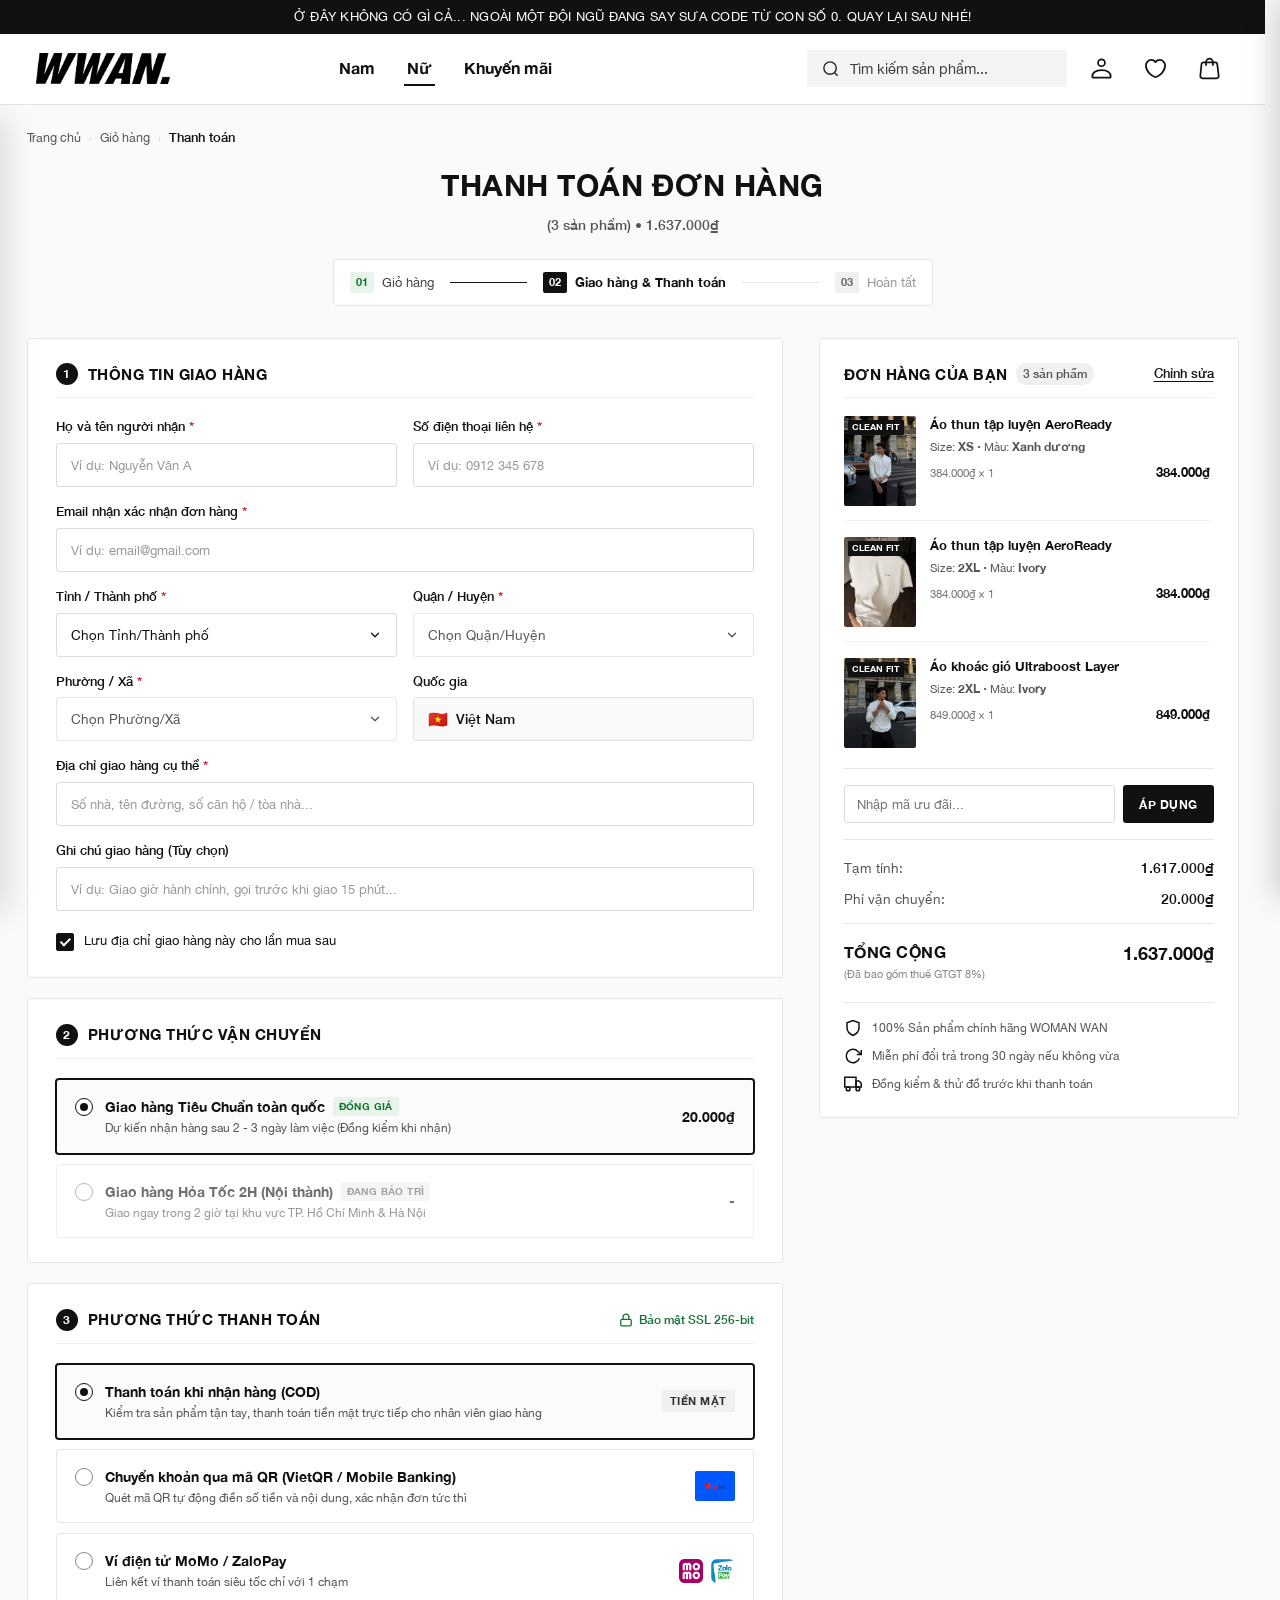
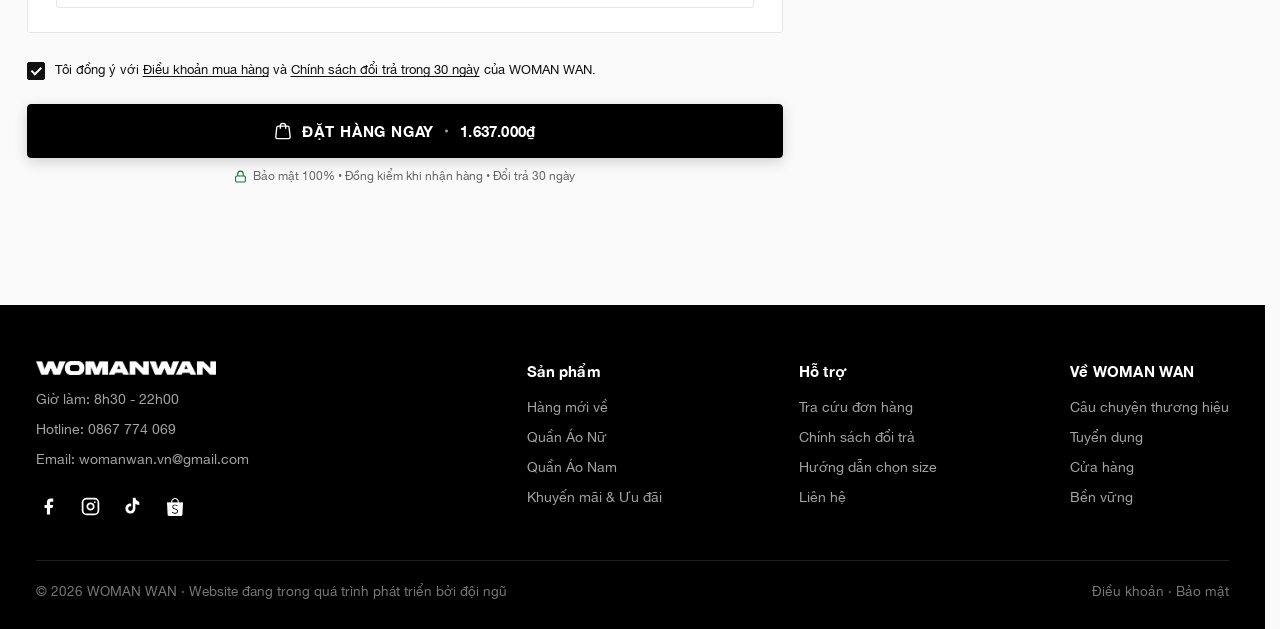
==== checkout/index.html @ 9030b816 "fix 2.1" ====
<!DOCTYPE html>
<html lang="vi">

<head>
  <meta charset="UTF-8">
  <meta name="viewport" content="width=device-width, initial-scale=1.0">
  <title>Thanh toán đơn hàng - WOMAN WAN</title>
  <meta name="description" content="Thanh toán an toàn, nhanh chóng các sản phẩm thời trang Clean Fit tại WOMAN WAN.">
  <link rel="stylesheet" href="../style.css?v=gs_mobile_2">
  <link rel="stylesheet" href="../css/components/page-transition.css?v=gs_mobile_2">
  <link rel="stylesheet" href="checkout.css?v=ww_brand_1">
  <script src="../components/header-widget.js?v=gs_mobile_2" defer></script>
  <script src="../components/footer-widget.js?v=gs_mobile_2" defer></script>
  <script src="../components/page-transition-widget.js?v=gs_mobile_2" defer></script>
</head>

<body class="checkout-page-body">
  <womanwan-header base-path="../"></womanwan-header>
  <womanwan-page-transition base-path="../"></womanwan-page-transition>

  <main class="checkout-page-container">

    <!-- Top Breadcrumb & Clean Header -->
    <div class="checkout-top-bar">
      <nav class="checkout-breadcrumb" aria-label="Đường dẫn">
        <a href="../index.html">Trang chủ</a>
        <span class="sep">›</span>
        <a href="../shop.html">Giỏ hàng</a>
        <span class="sep">›</span>
        <span class="current">Thanh toán</span>
      </nav>

      <div class="checkout-header-main">
        <h1 class="checkout-title">THANH TOÁN ĐƠN HÀNG</h1>
        <p class="checkout-header-summary" id="checkoutHeaderSummary">Đang tải thông tin đơn hàng...</p>
      </div>

      <!-- Checkout Process Indicator (Phong cách Clean Fit WOMAN WAN) -->
      <div class="checkout-stepper">
        <div class="step-item completed">
          <span class="step-num">01</span>
          <span class="step-label">Giỏ hàng</span>
        </div>
        <div class="step-line active"></div>
        <div class="step-item active">
          <span class="step-num">02</span>
          <span class="step-label">Giao hàng & Thanh toán</span>
        </div>
        <div class="step-line"></div>
        <div class="step-item">
          <span class="step-num">03</span>
          <span class="step-label">Hoàn tất</span>
        </div>
      </div>
    </div>

    <!-- Main 2-Column Grid -->
    <div class="checkout-wrapper">

      <!-- ================= LEFT COLUMN: MAIN FORM ================= -->
      <div class="checkout-left">

        <!-- BƯỚC 1: THÔNG TIN GIAO HÀNG -->
        <section class="checkout-card" id="stepShipping">
          <div class="card-header">
            <div class="card-header-left">
              <span class="step-badge">1</span>
              <h2 class="card-title">THÔNG TIN GIAO HÀNG</h2>
            </div>
            <div class="card-header-right">
              <span class="contact-email-tag" id="contactEmailDisplay" style="display: none;"></span>
            </div>
          </div>

          <form id="checkoutShippingForm" class="checkout-form" onsubmit="return false;">

            <!-- Họ tên & Số điện thoại -->
            <div class="form-row">
              <div class="form-group half">
                <label class="form-label" for="shippingFullName">Họ và tên người nhận <span class="req">*</span></label>
                <input type="text" class="form-control" id="shippingFullName" placeholder="Ví dụ: Nguyễn Văn A"
                  required>
              </div>
              <div class="form-group half">
                <label class="form-label" for="shippingPhone">Số điện thoại liên hệ <span class="req">*</span></label>
                <input type="tel" class="form-control" id="shippingPhone" placeholder="Ví dụ: 0912 345 678" required>
              </div>
            </div>

            <!-- Email nhận thông tin -->
            <div class="form-group">
              <label class="form-label" for="shippingEmail">Email nhận xác nhận đơn hàng <span
                  class="req">*</span></label>
              <input type="email" class="form-control" id="shippingEmail" placeholder="Ví dụ: email@gmail.com" required>
            </div>

            <!-- Tỉnh/Thành & Quận/Huyện -->
            <div class="form-row">
              <div class="form-group half">
                <label class="form-label" for="shippingProvince">Tỉnh / Thành phố <span class="req">*</span></label>
                <select class="form-control custom-select" id="shippingProvince" required>
                  <option value="" disabled selected>Chọn Tỉnh/Thành phố</option>
                </select>
              </div>
              <div class="form-group half">
                <label class="form-label" for="shippingDistrict">Quận / Huyện <span class="req">*</span></label>
                <select class="form-control custom-select" id="shippingDistrict" required disabled>
                  <option value="" disabled selected>Chọn Quận/Huyện</option>
                </select>
              </div>
            </div>

            <!-- Phường/Xã & Quốc gia -->
            <div class="form-row">
              <div class="form-group half">
                <label class="form-label" for="shippingWard">Phường / Xã <span class="req">*</span></label>
                <select class="form-control custom-select" id="shippingWard" required disabled>
                  <option value="" disabled selected>Chọn Phường/Xã</option>
                </select>
              </div>
              <div class="form-group half">
                <label class="form-label">Quốc gia</label>
                <div class="static-country-field">
                  <span class="flag-icon">🇻🇳</span>
                  <span class="country-name">Việt Nam</span>
                </div>
              </div>
            </div>

            <!-- Địa chỉ cụ thể -->
            <div class="form-group">
              <label class="form-label" for="shippingAddress">Địa chỉ giao hàng cụ thể <span
                  class="req">*</span></label>
              <input type="text" class="form-control" id="shippingAddress"
                placeholder="Số nhà, tên đường, số căn hộ / tòa nhà..." required>
            </div>

            <!-- Ghi chú cho shipper -->
            <div class="form-group">
              <label class="form-label" for="orderNotes">Ghi chú giao hàng (Tùy chọn)</label>
              <input type="text" class="form-control" id="orderNotes"
                placeholder="Ví dụ: Giao giờ hành chính, gọi trước khi giao 15 phút...">
            </div>

            <!-- Lưu địa chỉ -->
            <div class="checkbox-line">
              <label class="custom-check-wrap">
                <input type="checkbox" id="saveAddressCheck" checked>
                <span class="check-box"></span>
                <span class="check-label">Lưu địa chỉ giao hàng này cho lần mua sau</span>
              </label>
            </div>

          </form>
        </section>


        <!-- BƯỚC 2: PHƯƠNG THỨC VẬN CHUYỂN -->
        <section class="checkout-card" id="stepDelivery">
          <div class="card-header">
            <div class="card-header-left">
              <span class="step-badge">2</span>
              <h2 class="card-title">PHƯƠNG THỨC VẬN CHUYỂN</h2>
            </div>
          </div>

          <div class="shipping-methods-list">
            <!-- Tùy chọn 1: Tiêu chuẩn -->
            <label class="shipping-method-option active" for="shipStandard">
              <div class="option-left">
                <input type="radio" name="shippingMethod" id="shipStandard" value="standard" checked>
                <span class="radio-custom"></span>
                <div class="method-info">
                  <div class="method-title-row">
                    <span class="method-name">Giao hàng Tiêu Chuẩn toàn quốc</span>
                    <span class="badge-pill clean">Đồng giá</span>
                  </div>
                  <p class="method-desc">Dự kiến nhận hàng sau 2 - 3 ngày làm việc (Đồng kiểm khi nhận)</p>
                </div>
              </div>
              <div class="option-price">20.000₫</div>
            </label>

            <!-- Tùy chọn 2: Hỏa tốc -->
            <label class="shipping-method-option" for="shipExpress"
              style="opacity: 0.6; cursor: not-allowed; pointer-events: none;">
              <div class="option-left">
                <input type="radio" name="shippingMethod" id="shipExpress" value="express" disabled>
                <span class="radio-custom"></span>
                <div class="method-info">
                  <div class="method-title-row">
                    <span class="method-name">Giao hàng Hỏa Tốc 2H (Nội thành)</span>
                    <span class="badge-pill" style="background: #f0f0f0; color: #666; border-color: #ddd;">Đang bảo
                      trì</span>
                  </div>
                  <p class="method-desc">Giao ngay trong 2 giờ tại khu vực TP. Hồ Chí Minh & Hà Nội</p>
                </div>
              </div>
              <div class="option-price">-</div>
            </label>
          </div>
        </section>


        <!-- BƯỚC 3: PHƯƠNG THỨC THANH TOÁN -->
        <section class="checkout-card" id="stepPayment">
          <div class="card-header">
            <div class="card-header-left">
              <span class="step-badge">3</span>
              <h2 class="card-title">PHƯƠNG THỨC THANH TOÁN</h2>
            </div>
            <div class="secure-badge">
              <svg width="14" height="14" viewBox="0 0 24 24" fill="none" stroke="currentColor" stroke-width="2.2"
                stroke-linecap="round" stroke-linejoin="round">
                <rect x="3" y="11" width="18" height="11" rx="2" ry="2"></rect>
                <path d="M7 11V7a5 5 0 0 1 10 0v4"></path>
              </svg>
              <span>Bảo mật SSL 256-bit</span>
            </div>
          </div>

          <div class="payment-methods-list">

            <!-- COD -->
            <label class="payment-method-option active" for="payCod">
              <div class="option-header-row">
                <div class="option-left">
                  <input type="radio" name="paymentMethod" id="payCod" value="cod" checked>
                  <span class="radio-custom"></span>
                  <div class="method-info">
                    <span class="method-name">Thanh toán khi nhận hàng (COD)</span>
                    <p class="method-desc">Kiểm tra sản phẩm tận tay, thanh toán tiền mặt trực tiếp cho nhân viên giao
                      hàng</p>
                  </div>
                </div>
                <div class="method-icon-box">
                  <span class="cod-tag">TIỀN MẶT</span>
                </div>
              </div>
            </label>

            <!-- Chuyển khoản VietQR -->
            <label class="payment-method-option" for="payQr">
              <div class="option-header-row">
                <div class="option-left">
                  <input type="radio" name="paymentMethod" id="payQr" value="vietqr">
                  <span class="radio-custom"></span>
                  <div class="method-info">
                    <span class="method-name">Chuyển khoản qua mã QR (VietQR / Mobile Banking)</span>
                    <p class="method-desc">Quét mã QR tự động điền số tiền và nội dung, xác nhận đơn tức thì</p>
                  </div>
                </div>
                <div class="method-icon-box qr-badge" style="display: flex; align-items: center;">
                  <img src="../assets/bank/icon_vietqr.webp" alt="VietQR" style="height: 24px; width: auto; border-radius: 4px; object-fit: contain;">
                </div>
              </div>
            </label>

            <!-- Ví MoMo / ZaloPay -->
            <label class="payment-method-option" for="payEwallet">
              <div class="option-header-row">
                <div class="option-left">
                  <input type="radio" name="paymentMethod" id="payEwallet" value="ewallet">
                  <span class="radio-custom"></span>
                  <div class="method-info">
                    <span class="method-name">Ví điện tử MoMo / ZaloPay</span>
                    <p class="method-desc">Liên kết ví thanh toán siêu tốc chỉ với 1 chạm</p>
                  </div>
                </div>
                <div class="method-icon-box ewallet-badges" style="display: flex; gap: 8px; align-items: center;">
                  <img src="../assets/bank/icon_momo.png" alt="MoMo"
                    style="height: 24px; width: auto; border-radius: 4px; object-fit: contain;">
                  <img src="../assets/bank/icon_zalo.png" alt="ZaloPay"
                    style="height: 24px; width: auto; border-radius: 4px; object-fit: contain;">
                </div>
              </div>
            </label>

          </div>
        </section>


        <!-- BƯỚC 4: HÓA ĐƠN GTGT (VAT) -->
        <!-- <section class="checkout-card vat-card-section">
          <div class="checkbox-line vat-toggle-line">
            <label class="custom-check-wrap" style="opacity: 0.6; cursor: not-allowed; pointer-events: none;">
              <input type="checkbox" id="vatInvoiceCheck" disabled>
              <span class="check-box"></span>
              <span class="check-label font-bold">Yêu cầu xuất hóa đơn điện tử GTGT (VAT) cho doanh nghiệp / cá
                nhân <span class="badge-pill" style="background: #f0f0f0; color: #666; border-color: #ddd; margin-left: 8px; font-weight: 500;">Đang bảo trì</span></span>
            </label>
          </div>

          <div class="vat-expand-form hidden" id="vatExpandForm">
            <div class="vat-alert-info">
              <svg width="16" height="16" viewBox="0 0 24 24" fill="none" stroke="currentColor" stroke-width="2">
                <circle cx="12" cy="12" r="10"></circle>
                <line x1="12" y1="16" x2="12" y2="12"></line>
                <line x1="12" y1="8" x2="12.01" y2="8"></line>
              </svg>
              <span>Hóa đơn điện tử hợp lệ sẽ được gửi tự động qua email sau khi đơn hàng giao thành công.</span>
            </div>

            <div class="form-row">
              <div class="form-group half">
                <label class="form-label">Loại đối tượng xuất</label>
                <select class="form-control custom-select" id="vatCustomerType">
                  <option value="company">Công ty / Doanh nghiệp</option>
                  <option value="personal">Cá nhân</option>
                </select>
              </div>
              <div class="form-group half">
                <label class="form-label">Mã số thuế <span class="req">*</span></label>
                <input type="text" class="form-control" id="vatTaxCode" placeholder="Ví dụ: 0312345678">
              </div>
            </div>

            <div class="form-group">
              <label class="form-label">Tên đầy đủ công ty / đơn vị <span class="req">*</span></label>
              <input type="text" class="form-control" id="vatCompanyName" placeholder="Công ty TNHH / Cổ phần...">
            </div>

            <div class="form-group">
              <label class="form-label">Địa chỉ trụ sở theo đăng ký kinh doanh</label>
              <input type="text" class="form-control" id="vatCompanyAddress"
                placeholder="Địa chỉ ghi trên giấy phép ĐKKD...">
            </div>
          </div>
        </section> -->


        <!-- ĐIỀU KHOẢN & NÚT HOÀN TẤT ĐẶT HÀNG -->
        <div class="checkout-footer-action">
          <div class="checkbox-line terms-line">
            <label class="custom-check-wrap">
              <input type="checkbox" id="termsAgreementCheck" checked required>
              <span class="check-box"></span>
              <span class="check-label">Tôi đồng ý với <a href="#" target="_blank" class="terms-link">Điều khoản mua
                  hàng</a> và <a href="#" target="_blank" class="terms-link">Chính sách đổi trả trong 30 ngày</a> của
                WOMAN WAN.</span>
            </label>
          </div>

          <div class="submit-button-container">
            <button type="button" class="btn-submit-order" id="btnSubmitOrder" aria-label="Đặt hàng ngay">
              <svg class="btn-icon" width="18" height="18" viewBox="0 0 24 24" fill="none" stroke="currentColor"
                stroke-width="1.8" stroke-linecap="round" stroke-linejoin="round">
                <path
                  d="M15.5999 8.3998V5.39981C15.5999 3.41158 13.9881 1.7998 11.9999 1.7998C10.0117 1.7998 8.3999 3.41158 8.3999 5.3998V8.3998M4.72717 22.1998H19.2726C20.5579 22.1998 21.5999 21.1772 21.5999 19.9158L20.109 7.79977C20.109 6.53835 19.067 5.51576 17.7817 5.51576H5.92717C4.64186 5.51576 3.5999 6.53835 3.5999 7.79977L2.3999 19.9158C2.3999 21.1772 3.44186 22.1998 4.72717 22.1998Z">
                </path>
              </svg>
              <span>ĐẶT HÀNG NGAY</span>
              <span class="btn-dot">•</span>
              <span class="btn-total-val" id="btnOrderTotal">1.617.000₫</span>
            </button>
            <p class="btn-guarantee-hint">
              <svg width="13" height="13" viewBox="0 0 24 24" fill="none" stroke="currentColor" stroke-width="2">
                <rect x="3" y="11" width="18" height="11" rx="2" ry="2"></rect>
                <path d="M7 11V7a5 5 0 0 1 10 0v4"></path>
              </svg>
              <span>Bảo mật 100% • Đồng kiểm khi nhận hàng • Đổi trả 30 ngày</span>
            </p>
          </div>
        </div>

      </div>

      <!-- ================= RIGHT COLUMN: ORDER SUMMARY ================= -->
      <aside class="checkout-right">
        <div class="summary-card-sticky">

          <!-- Summary Header -->
          <div class="summary-top">
            <div class="summary-title-wrap">
              <h2 class="summary-heading">ĐƠN HÀNG CỦA BẠN</h2>
              <span class="summary-items-badge" id="summaryItemsBadge">3 sản phẩm</span>
            </div>
            <a href="../shop.html" class="summary-edit-btn" title="Chỉnh sửa giỏ hàng">Chỉnh sửa</a>
          </div>

          <!-- Product Items List -->
          <div class="summary-items-scroll" id="checkoutItemsList">
            <!-- Populated dynamically by checkout.js -->
          </div>

          <!-- Voucher Promo Code -->
          <div class="summary-promo-box">
            <div class="promo-input-group">
              <input type="text" class="promo-input" id="promoInput" placeholder="Nhập mã ưu đãi..." autocomplete="off">
              <button type="button" class="promo-apply-btn" id="promoApplyBtn">Áp dụng</button>
            </div>
            <!-- Quick Voucher Chips gợi ý phong cách WOMAN WAN -->
            <div class="promo-suggestions" style="display: none;">
            </div>
            <div class="promo-feedback-msg" id="promoFeedbackMsg"></div>
          </div>

          <!-- Price Calculation Lines -->
          <div class="summary-financials">
            <div class="fin-row">
              <span class="fin-label">Tạm tính:</span>
              <span class="fin-val" id="summarySubtotal">1.617.000₫</span>
            </div>
            <div class="fin-row">
              <span class="fin-label">Phí vận chuyển:</span>
              <span class="fin-val" id="summaryShippingFee">Miễn phí</span>
            </div>
            <div class="fin-row discount-row hidden" id="summaryDiscountRow">
              <span class="fin-label">Mã giảm giá (<span id="discountCodeName">WOMANWAN</span>):</span>
              <span class="fin-val discount-val" id="summaryDiscountVal">-161.700₫</span>
            </div>
            <div class="fin-divider"></div>
            <div class="fin-row total-row">
              <div class="total-col">
                <span class="fin-total-label">TỔNG CỘNG</span>
                <span class="fin-tax-note">(Đã bao gồm thuế GTGT 8%)</span>
              </div>
              <span class="fin-total-val" id="summaryTotal">1.617.000₫</span>
            </div>
          </div>

          <!-- Brand Commitments / Trust Box (WOMAN WAN Clean Fit Style) -->
          <div class="brand-commitments-box">
            <div class="commitment-item">
              <svg width="18" height="18" viewBox="0 0 24 24" fill="none" stroke="currentColor" stroke-width="2">
                <path d="M12 22s8-4 8-10V5l-8-3-8 3v7c0 6 8 10 8 10z"></path>
              </svg>
              <span>100% Sản phẩm chính hãng WOMAN WAN</span>
            </div>
            <div class="commitment-item">
              <svg width="18" height="18" viewBox="0 0 24 24" fill="none" stroke="currentColor" stroke-width="2">
                <polyline points="23 4 23 10 17 10"></polyline>
                <path d="M20.49 15a9 9 0 1 1-2.12-9.36L23 10"></path>
              </svg>
              <span>Miễn phí đổi trả trong 30 ngày nếu không vừa</span>
            </div>
            <div class="commitment-item">
              <svg width="18" height="18" viewBox="0 0 24 24" fill="none" stroke="currentColor" stroke-width="2">
                <rect x="1" y="3" width="15" height="13"></rect>
                <polygon points="16 8 20 8 23 11 23 16 16 16 16 8"></polygon>
                <circle cx="5.5" cy="18.5" r="2.5"></circle>
                <circle cx="18.5" cy="18.5" r="2.5"></circle>
              </svg>
              <span>Đồng kiểm & thử đồ trước khi thanh toán</span>
            </div>
          </div>

        </div>
      </aside>

    </div>
  </main>

  <!-- ================= SUCCESS CONFIRMATION MODAL ================= -->
  <div class="order-success-modal-backdrop" id="orderSuccessModal" aria-hidden="true">
    <div class="order-success-dialog">
      <div class="success-icon-circle">
        <svg width="36" height="36" viewBox="0 0 24 24" fill="none" stroke="#ffffff" stroke-width="2.6"
          stroke-linecap="round" stroke-linejoin="round">
          <polyline points="20 6 9 17 4 12"></polyline>
        </svg>
      </div>
      <h3 class="success-dialog-title">ĐẶT HÀNG THÀNH CÔNG!</h3>
      <p class="success-dialog-subtitle">Cảm ơn bạn đã lựa chọn phong cách Clean Fit của WOMAN WAN.</p>

      <div class="order-info-card">
        <div class="order-info-line">
          <span>Mã đơn hàng:</span>
          <strong id="modalOrderCode">WW-928471</strong>
        </div>
        <div class="order-info-line">
          <span>Người nhận:</span>
          <strong id="modalCustomerName">Lê Minh Mạnh</strong>
        </div>
        <div class="order-info-line">
          <span>Tổng thanh toán:</span>
          <strong class="highlight-total" id="modalFinalTotal">1.617.000₫</strong>
        </div>
        <div class="order-info-line">
          <span>Phương thức:</span>
          <strong id="modalPaymentMethod">Thanh toán khi nhận hàng (COD)</strong>
        </div>
      </div>

      <p class="order-confirm-hint">Thông báo xác nhận chi tiết đã được gửi tới email của bạn. Chuyên viên chăm sóc
        khách hàng WOMAN WAN sẽ sớm liên hệ xác nhận lộ trình giao hàng.</p>

      <div class="modal-actions">
        <a href="../shop.html" class="btn-continue-shopping">Tiếp tục khám phá</a>
        <a href="../index.html" class="btn-home-return">Về trang chủ</a>
      </div>
    </div>
  </div>

  <womanwan-footer base-path="../"></womanwan-footer>

  <script src="checkout.js?v=ww_brand_1"></script>
</body>

</html>
---- style.css ----
@import url("css/components/site-intro.css");

/* ===== Typography: Helvetica Neue Local Web Fonts ===== */
@font-face {
  font-family: "Helvetica Neue";
  src: local("Helvetica Neue Light"), local("HelveticaNeue-Light"), url("assets/fonts/HelveticaNeue-Light.ttf") format("truetype");
  font-weight: 300;
  font-style: normal;
  font-display: swap;
}

@font-face {
  font-family: "Helvetica Neue";
  src: local("Helvetica Neue"), local("HelveticaNeue"), url("assets/fonts/HelveticaNeue-Regular.ttf") format("truetype");
  font-weight: 400;
  font-style: normal;
  font-display: swap;
}

@font-face {
  font-family: "Helvetica Neue";
  src: local("Helvetica Neue Italic"), local("HelveticaNeue-Italic"), url("assets/fonts/HelveticaNeue-Italic.ttf") format("truetype");
  font-weight: 400;
  font-style: italic;
  font-display: swap;
}

@font-face {
  font-family: "Helvetica Neue";
  src: local("Helvetica Neue Medium"), local("HelveticaNeue-Medium"), url("assets/fonts/HelveticaNeue-Medium.ttf") format("truetype");
  font-weight: 500;
  font-style: normal;
  font-display: swap;
}

@font-face {
  font-family: "Helvetica Neue";
  src: local("Helvetica Neue Medium"), local("HelveticaNeue-Medium"), url("assets/fonts/HelveticaNeue-Medium.ttf") format("truetype");
  font-weight: 600;
  font-style: normal;
  font-display: swap;
}

@font-face {
  font-family: "Helvetica Neue";
  src: local("Helvetica Neue Bold"), local("HelveticaNeue-Bold"), url("assets/fonts/HelveticaNeue-Bold.ttf") format("truetype");
  font-weight: 700;
  font-style: normal;
  font-display: swap;
}

@font-face {
  font-family: "Helvetica Neue";
  src: local("Helvetica Neue Bold"), local("HelveticaNeue-Bold"), url("assets/fonts/HelveticaNeue-Bold.ttf") format("truetype");
  font-weight: 800;
  font-style: normal;
  font-display: swap;
}

@font-face {
  font-family: "Helvetica Neue";
  src: local("Helvetica Neue Bold"), local("HelveticaNeue-Bold"), url("assets/fonts/HelveticaNeue-Bold.ttf") format("truetype");
  font-weight: 900;
  font-style: normal;
  font-display: swap;
}

@font-face {
  font-family: "Helvetica Neue";
  src: local("Helvetica Neue Bold Italic"), local("HelveticaNeue-BoldItalic"), url("assets/fonts/HelveticaNeue-BoldItalic.ttf") format("truetype");
  font-weight: 700;
  font-style: italic;
  font-display: swap;
}

:root {
  --ink: #111111;
  --ink-soft: #4d4d4d;
  --line: #e2e2e2;
  --bg: #ffffff;
  --panel: #f6f6f6;
  --accent: #0057ff;
  --accent-red: #e2231a;
  --radius: 2px;
  --header-bottom: 84px;

  /* Responsive Container & Adaptive Side Gutters (Đồng bộ tỉ lệ chuẩn Image 1 trên mọi màn hình Laptop, Full HD, 2K, 4K) */
  --container-max-width: 100%;
  --container-gutter: clamp(20px, 2.8vw, 64px);
  --container-side-offset: var(--container-gutter);
}

* {
  box-sizing: border-box;
  margin: 0;
  padding: 0;
}

html {
  scrollbar-gutter: stable;
}

body {
  font-family: "Helvetica Neue", Arial, sans-serif;
  font-size: 15px;
  line-height: 1.5;
  color: var(--ink);
  background: var(--bg);
  -webkit-font-smoothing: antialiased;
}

a {
  color: inherit;
  text-decoration: none;
}

img,
svg {
  display: block;
}

ul {
  list-style: none;
}

button {
  font-family: inherit;
  cursor: pointer;
  border: none;
  background: none;
  color: inherit;
  border-radius: 0;
}

/* ===== Top utility bar ===== */
.util-bar {
  background: #111;
  color: #fff;
  font-size: 13px;
  display: flex;
  justify-content: center;
  align-items: center;
  padding: 7px 16px;
  letter-spacing: .02em;
  position: relative;
  z-index: 1005;
}

/* ===== Header ===== */
header.main {
  display: flex;
  align-items: center;
  padding: 15px var(--container-side-offset);
  border-bottom: 1px solid var(--line);
  position: sticky;
  top: 0;
  background: #ffffff;
  z-index: 1005;
}

.header-mobile-left {
  display: none;
}

.mobile-search-dropdown {
  display: none;
}

.logo {
  width: 270px;
  flex-shrink: 0;
  display: flex;
  align-items: center;
  text-decoration: none;
  color: inherit;
}

.logo img {
  height: 32px;
  width: auto;
  object-fit: contain;
  display: block;
}

nav.primary {
  display: flex;
  align-items: center;
  padding-left: 30px;
  font-size: 15.5px;
  font-weight: 650;
  flex: 1;
}

nav.primary ul {
  display: flex;
  gap: 28px;
  margin: 0;
  padding: 0;
  list-style: none;
}

nav.primary a {
  display: inline-block;
  padding: 6px 3px;
  color: inherit;
  text-decoration: none;
  transition: color 0.15s ease;
}

nav.primary a:hover {
  color: var(--muted);
}

nav.primary li.active a {
  color: var(--ink);
  border-bottom: 2px solid var(--ink);
  padding-bottom: 4px;
}

.header-actions {
  display: flex;
  align-items: center;
  gap: 14px;
  margin-left: auto;
}

.action-icon {
  width: 23px;
  height: 23px;
  object-fit: contain;
  display: block;
}

.search-box {
  display: flex;
  align-items: center;
  gap: 10px;
  border-radius: 0px;
  padding: 9px 14px;
  min-width: 260px;
  background: #f4f4f4;
  transition: background .2s, border-color .2s;
}

.search-box:focus-within {
  background: #ffffff;
  border-color: #000000;
}

.search-box .search-icon {
  width: 19px;
  height: 19px;
  opacity: 0.9;
  flex-shrink: 0;
}

.search-input {
  border: none;
  outline: none;
  background: transparent;
  font-family: inherit;
  font-size: 14.5px;
  color: var(--ink);
  width: 100%;
  padding: 0;
}

.search-input::placeholder {
  color: #111111;
  opacity: 0.8;
}

.icon-btn {
  position: relative;
  display: flex;
  align-items: center;
  justify-content: center;
  width: 40px;
  height: 40px;
  border-radius: 50%;
  color: var(--ink);
  cursor: pointer;
  transition: background .15s, transform .15s;
}

.icon-btn:hover {
  background: #f2f2f2;
}

.icon-btn:active {
  transform: scale(0.95);
}

.badge-count {
  position: absolute;
  top: 2px;
  right: 2px;
  background: var(--accent-red);
  color: #fff;
  font-size: 11px;
  font-weight: 700;
  border-radius: 50%;
  width: 17px;
  height: 17px;
  display: flex;
  align-items: center;
  justify-content: center;
  line-height: 1;
  pointer-events: none;
  transform-origin: center center;
  transition: transform 0.2s cubic-bezier(0.175, 0.885, 0.32, 1.275);
}

@keyframes badgePop {
  0% {
    transform: scale(1);
  }

  45% {
    transform: scale(1.4);
  }

  100% {
    transform: scale(1);
  }
}

.badge-count.badge-pop {
  animation: badgePop 0.35s cubic-bezier(0.175, 0.885, 0.32, 1.275);
}

/* ===== Sub category nav ===== */
.subnav {
  display: flex;
  gap: 24px;
  padding: 13px var(--container-side-offset);
  border-bottom: 1px solid var(--line);
  font-size: 14px;
  color: var(--ink-soft);
  overflow-x: auto;
  white-space: nowrap;
}

.subnav a:hover {
  color: var(--ink);
}

.subnav a.active {
  color: var(--ink);
  font-weight: 700;
}

/* ===== Breadcrumb + Title (Hidden / Moved inside products header) ===== */
.page-head,
.breadcrumb {
  display: none !important;
}

/* ===== Layout ===== */
.layout {
  display: flex;
  gap: 0;
  padding: 12px var(--container-side-offset) 60px;
  align-items: flex-start;
}

/* ==========================================================================
   ENHANCED MODERN LUXURY ATHLETIC FILTER SIDEBAR
   ========================================================================== */
.filters {
  width: 280px;
  flex-shrink: 0;
  padding: 0 24px 32px 0;
  position: sticky;
  top: 64px;
  max-height: calc(100vh - 74px);
  overflow-y: auto;
  scrollbar-width: thin;
}

.filters::-webkit-scrollbar {
  width: 4px;
}

.filters::-webkit-scrollbar-thumb {
  background: #e2e2e2;
  border-radius: 4px;
}

.filters-top-title {
  margin-bottom: 10px;
}

.filters-top-title .page-title,
.page-title {
  font-size: 22px;
  font-weight: 900;
  letter-spacing: -0.4px;
  color: #111111;
  margin: 0;
  text-transform: uppercase;
  line-height: 1.15;
}

.filters-header-row {
  display: flex;
  align-items: center;
  justify-content: space-between;
  padding-bottom: 10px;
  border-bottom: 1px solid #111111;
  margin-bottom: 4px;
  min-height: 38px;
  box-sizing: border-box;
}

.filters-title-wrap {
  display: flex;
  align-items: center;
  gap: 8px;
}

.filters-title-wrap svg {
  color: #111111;
  width: 17px;
  height: 17px;
  flex-shrink: 0;
}

.filters-title-wrap h3 {
  font-size: 16px;
  font-weight: 800;
  letter-spacing: 0.5px;
  text-transform: uppercase;
  color: #111111;
  margin: 0;
}

.clear-filters-link {
  font-size: 12px;
  font-weight: 600;
  color: #888888;
  text-decoration: none;
  transition: all 0.2s ease;
  cursor: pointer;
}

.clear-filters-link:hover {
  color: #e2231a;
  text-decoration: underline;
}

.filter-group {
  border-bottom: 1px solid #eaeaea;
  padding: 15px 0;
  transition: border-color 0.2s ease;
}

.filter-group:last-of-type {
  border-bottom: 1px solid #eaeaea;
}

.filter-group summary {
  font-size: 13.5px;
  font-weight: 700;
  text-transform: uppercase;
  letter-spacing: 0.5px;
  color: #111111;
  cursor: pointer;
  display: flex;
  justify-content: space-between;
  align-items: center;
  list-style: none;
  user-select: none;
  transition: color 0.15s ease;
}

.filter-group summary::-webkit-details-marker {
  display: none;
}

.filter-group summary::marker {
  display: none;
}

.filter-group summary .filter-chevron {
  width: 13px;
  height: 13px;
  color: #777777;
  transition: transform 0.25s cubic-bezier(0.16, 1, 0.3, 1), color 0.2s ease;
  flex-shrink: 0;
}

.filter-group:hover summary .filter-chevron {
  color: #111111;
}

.filter-group[open] summary .filter-chevron {
  transform: rotate(180deg);
}

.filter-options {
  margin-top: 13px;
  display: flex;
  flex-direction: column;
  gap: 8px;
}

/* Custom Styled Checkboxes & Count Badges */
.filter-checkbox-item {
  display: flex;
  align-items: center;
  justify-content: space-between;
  gap: 10px;
  font-size: 13px;
  color: #4a4a4a;
  cursor: pointer;
  padding: 4px 0;
  user-select: none;
  transition: color 0.15s ease, transform 0.15s ease;
}

.filter-checkbox-item:hover {
  color: #111111;
  transform: translateX(2px);
}

.filter-checkbox-left {
  display: flex;
  align-items: center;
  gap: 10px;
  flex: 1;
}

.filter-checkbox-item input[type="checkbox"] {
  position: absolute;
  opacity: 0;
  width: 0;
  height: 0;
  pointer-events: none;
}

.custom-checkbox {
  width: 17px;
  height: 17px;
  min-width: 17px;
  border: 1.5px solid #cccccc;
  border-radius: 3px;
  background: #ffffff;
  display: flex;
  align-items: center;
  justify-content: center;
  transition: all 0.18s cubic-bezier(0.16, 1, 0.3, 1);
  box-sizing: border-box;
}

.custom-checkbox svg {
  width: 11px;
  height: 11px;
  color: #ffffff;
  opacity: 0;
  transform: scale(0.6);
  transition: all 0.18s cubic-bezier(0.16, 1, 0.3, 1);
}

.filter-checkbox-item input[type="checkbox"]:checked~.custom-checkbox,
.filter-checkbox-item input[type="checkbox"]:checked+.custom-checkbox,
.filter-checkbox-left input[type="checkbox"]:checked~.custom-checkbox {
  background: #111111;
  border-color: #111111;
}

.filter-checkbox-item input[type="checkbox"]:checked~.custom-checkbox svg,
.filter-checkbox-item input[type="checkbox"]:checked+.custom-checkbox svg,
.filter-checkbox-left input[type="checkbox"]:checked~.custom-checkbox svg {
  opacity: 1;
  transform: scale(1);
}

.filter-checkbox-item:hover .custom-checkbox {
  border-color: #111111;
}

.filter-label-text {
  font-weight: 500;
  line-height: 1.35;
}

.filter-checkbox-item input[type="checkbox"]:checked~.filter-label-text,
.filter-checkbox-left input[type="checkbox"]:checked~.filter-label-text {
  font-weight: 700;
  color: #111111;
}

.filter-count {
  font-size: 11px;
  font-weight: 600;
  color: #888888;
  background: #f4f4f4;
  padding: 2px 7px;
  border-radius: 10px;
  letter-spacing: 0.2px;
}

/* Color Swatches Grid */
.swatches {
  display: flex;
  flex-wrap: wrap;
  gap: 10px;
  margin-top: 13px;
}

.swatch {
  width: 30px;
  height: 30px;
  border-radius: 50%;
  border: 1.5px solid rgba(0, 0, 0, 0.08);
  cursor: pointer;
  position: relative;
  transition: all 0.2s cubic-bezier(0.16, 1, 0.3, 1);
  box-sizing: border-box;
}

.swatch.is-white {
  border-color: #d6d6d6;
}

.swatch:hover {
  transform: translateY(-2px) scale(1.12);
  box-shadow: 0 4px 10px rgba(0, 0, 0, 0.15);
}

.swatch.active {
  box-shadow: 0 0 0 2px #ffffff, 0 0 0 4px #111111;
  transform: scale(1.06);
}

/* Tactile Size Grid */
.size-grid {
  display: grid;
  grid-template-columns: repeat(4, 1fr);
  gap: 8px;
  margin-top: 13px;
}

.size-grid button {
  height: 40px;
  background: #ffffff;
  border: 1.5px solid #e0e0e0;
  border-radius: 3px;
  color: #111111;
  font-family: inherit;
  font-size: 12.5px;
  font-weight: 700;
  cursor: pointer;
  display: flex;
  align-items: center;
  justify-content: center;
  padding: 0;
  transition: all 0.18s cubic-bezier(0.16, 1, 0.3, 1);
}

.size-grid button:hover {
  border-color: #111111;
  background: #f9f9f9;
  transform: translateY(-1px);
}

.size-grid button.active {
  background: #111111 !important;
  color: #ffffff !important;
  border-color: #111111 !important;
  box-shadow: 0 3px 8px rgba(0, 0, 0, 0.18);
  transform: translateY(-1px);
}

/* Bottom Filter Action Button */
.apply-filters-btn,
.btn-apply-filters {
  display: flex;
  align-items: center;
  justify-content: center;
  gap: 8px;
  width: 100%;
  margin-top: 20px;
  padding: 12px 18px;
  background: #f4f4f4;
  color: #111111;
  border: 1px solid #111111;
  border-radius: 4px;
  font-size: 13px;
  font-weight: 700;
  text-transform: uppercase;
  letter-spacing: 0.8px;
  cursor: pointer;
  transition: background 0.2s ease, color 0.2s ease, border-color 0.2s ease, transform 0.2s ease, box-shadow 0.2s ease;
  box-sizing: border-box;
}

.apply-filters-btn:hover,
.btn-apply-filters:hover {
  background: #111111;
  color: #ffffff;
  border-color: #111111;
  transform: translateY(-1px);
  box-shadow: 0 4px 14px rgba(0, 0, 0, 0.18);
}

.apply-filters-btn svg,
.btn-apply-filters svg {
  width: 15px;
  height: 15px;
}

.clear-filters {
  display: flex;
  align-items: center;
  justify-content: center;
  gap: 8px;
  width: 100%;
  margin-top: 20px;
  padding: 11px 16px;
  background: #f6f6f6;
  border: 1px solid #e5e5e5;
  border-radius: 4px;
  font-size: 12.5px;
  font-weight: 700;
  text-transform: uppercase;
  letter-spacing: 0.5px;
  color: #444444;
  text-decoration: none;
  cursor: pointer;
  transition: all 0.2s ease;
  box-sizing: border-box;
}

.clear-filters:hover {
  background: #111111;
  color: #ffffff;
  border-color: #111111;
  transform: translateY(-1px);
  box-shadow: 0 4px 12px rgba(0, 0, 0, 0.12);
}

.clear-filters svg {
  width: 14px;
  height: 14px;
  transition: transform 0.3s ease;
}

.clear-filters:hover svg {
  transform: rotate(-90deg);
}

/* ===== Product area ===== */
.products-col {
  flex: 1;
  padding: 0 0 0 24px;
  border-left: 1px solid var(--line);
}

.results-bar {
  display: flex;
  justify-content: space-between;
  align-items: center;
  padding-bottom: 12px;
  border-bottom: 1px solid var(--line);
  margin-bottom: 16px;
  min-height: 42px;
  box-sizing: border-box;
}

.shop-heading-wrap {
  display: flex;
  align-items: baseline;
  gap: 12px;
  flex-wrap: wrap;
}

.page-title {
  font-size: 20px;
  font-weight: 800;
  letter-spacing: -0.3px;
  color: #111111;
  margin: 0;
  text-transform: uppercase;
  line-height: 1.2;
}

.results-count {
  font-size: 13.5px;
  color: #777777;
  font-weight: 500;
}

.sort-select {
  border: 1px solid var(--line);
  padding: 6px 12px;
  font-size: 13px;
  font-weight: 600;
  border-radius: var(--radius);
  background: #fff;
  color: #111111;
  outline: none;
  cursor: pointer;
}

.grid {
  display: grid;
  grid-template-columns: repeat(4, 1fr);
  gap: 14px 6px;
}

.card {
  display: flex;
  flex-direction: column;
  cursor: pointer;
}

.card-media {
  position: relative;
  aspect-ratio: 3 / 3.9;
  overflow: hidden;
  background: #f2f2f2;
  border-radius: 0;
  border: none;
}

.product-img-wrap {
  width: 100%;
  height: 100%;
  position: relative;
  overflow: hidden;
  border-radius: 0;
  border: none;
}

.product-img {
  width: 100%;
  height: 100%;
  object-fit: cover;
  display: block;
  transition: opacity 0.35s ease;
}

.product-img.primary-img {
  position: relative;
  opacity: 1;
  z-index: 1;
}

.product-img.hover-img {
  position: absolute;
  top: 0;
  left: 0;
  opacity: 0;
  z-index: 2;
  pointer-events: none;
}

.card:hover .product-img.hover-img {
  opacity: 1;
}

.card:hover .product-img.primary-img {
  opacity: 0;
}

.card-media .art {
  width: 100%;
  height: 100%;
  display: flex;
  align-items: center;
  justify-content: center;
}

.card:hover .art {
  /* Giữ nguyên kích thước, không zoom */
}

.tag {
  position: absolute;
  top: 10px;
  left: 10px;
  background: #fff;
  color: #111;
  font-size: 12px;
  font-weight: 700;
  padding: 5px 9px;
  border-radius: 0;
  border: none;
  z-index: 10;
}

.tag.sale {
  background: var(--accent-red);
  color: #fff;
}

.wishlist {
  position: absolute;
  top: 10px;
  right: 10px;
  background: rgba(255, 255, 255, 0.95);
  width: 36px;
  height: 36px;
  border-radius: 50%;
  display: flex;
  align-items: center;
  justify-content: center;
  cursor: pointer;
  z-index: 10;
  transition: transform .2s ease, background .2s ease, box-shadow .2s ease;
  box-shadow: 0 2px 8px rgba(0, 0, 0, 0.12);
}

.wishlist:hover {
  background: #ffffff;
  transform: scale(1.12);
  box-shadow: 0 4px 12px rgba(0, 0, 0, 0.2);
}

.wishlist .card-icon {
  width: 20px;
  height: 20px;
  display: block;
  transition: transform 0.2s ease;
}

/* 1. Mặc định chưa lưu: hiển thị heart.svg (viền) */
.wishlist .heart-icon-outline {
  display: block;
}

.wishlist .heart-icon-filled {
  display: none;
}

/* 2. Di chuột qua khi chưa lưu: chuyển sang heart_click.svg (đậm) */
.wishlist:not(.active):hover .heart-icon-outline {
  display: none;
}

.wishlist:not(.active):hover .heart-icon-filled {
  display: block;
}

/* 3. Trạng thái đã lưu (active): hiển thị heart_click.svg (đậm) */
.wishlist.active {
  background: #ffffff;
  box-shadow: 0 2px 10px rgba(0, 0, 0, 0.18);
}

.wishlist.active .heart-icon-outline {
  display: none;
}

.wishlist.active .heart-icon-filled {
  display: block;
}

/* 4. Khi đã lưu mà di chuột qua: chuyển sang heart.svg (viền) để báo hiệu click sẽ bỏ lưu */
.wishlist.active:hover .heart-icon-outline {
  display: block;
}

.wishlist.active:hover .heart-icon-filled {
  display: none;
}

.quick-add-btn {
  position: absolute;
  bottom: 12px;
  right: 12px;
  background: rgba(17, 17, 17, 0.92);
  color: #ffffff;
  font-size: 12.5px;
  font-weight: 700;
  padding: 9px 16px;
  border-radius: 0;
  border: none;
  display: flex;
  align-items: center;
  gap: 5px;
  cursor: pointer;
  z-index: 10;
  opacity: 0;
  transform: translateY(6px);
  transition: opacity 0.25s ease, transform 0.25s ease, background 0.2s ease;
  backdrop-filter: blur(4px);
  -webkit-backdrop-filter: blur(4px);
  box-shadow: 0 4px 12px rgba(0, 0, 0, 0.2);
}

.card:hover .quick-add-btn {
  opacity: 1;
  transform: translateY(0);
}

.quick-add-btn:hover {
  background: #000000;
  transform: scale(1.04) translateY(0);
}

.quick-add-btn:active {
  transform: scale(0.96);
}

.swatch-row {
  display: none !important;
}

.card-info {
  padding: 12px 2px 6px;
}

.card-info .name {
  font-size: clamp(14.5px, 1.05vw, 17px);
  font-weight: 700;
  margin-bottom: 4px;
  line-height: 1.35;
}

.card-info .desc {
  font-size: clamp(12.5px, 0.9vw, 14.5px);
  color: var(--ink-soft);
  margin-bottom: 6px;
  line-height: 1.4;
}

.price-row {
  display: flex;
  gap: 10px;
  align-items: baseline;
  font-size: clamp(15px, 1.1vw, 18px);
}

.price-row .old {
  color: var(--ink-soft);
  text-decoration: line-through;
  font-size: clamp(12.5px, 0.9vw, 14.5px);
}

.price-row .now {
  font-weight: 700;
}

.price-row .now.sale {
  color: var(--accent-red);
}

.load-more {
  display: flex;
  justify-content: center;
  margin: 40px 0 10px;
}

.load-more button {
  background: #111111;
  color: #ffffff;
  border: none;
  padding: 15px 44px;
  font-size: 15px;
  font-weight: 700;
  border-radius: 0;
  transition: .2s;
  cursor: pointer;
}

.load-more button:hover {
  background: #333333;
  color: #fff;
  transform: translateY(-2px);
}

footer,
.womanwan-footer {
  background: #000000;
  padding: 56px var(--container-gutter) 28px;
  margin-top: 40px;
  font-size: 14px;
  color: #a3a3a3;
}

.footer-grid {
  display: flex;
  justify-content: space-between;
  align-items: flex-start;
  gap: clamp(24px, 4vw, 64px);
  margin-bottom: 40px;
  width: 100%;
}

.footer-brand-col {
  flex: 0 1 360px;
  min-width: 260px;
  display: flex;
  flex-direction: column;
  align-items: flex-start;
}

.footer-grid>div:not(.footer-brand-col) {
  flex: 0 0 auto;
  min-width: 140px;
}

.footer-logo {
  display: inline-block;
  margin-bottom: 14px;
  text-decoration: none;
}

.footer-logo-img {
  width: 180px;
  max-width: 100%;
  height: auto;
  display: block;
  filter: brightness(0) invert(1);
}

.footer-brand-desc {
  font-size: 13.5px;
  color: #a3a3a3;
  line-height: 1.6;
  margin-bottom: 12px;
  max-width: 320px;
}

.footer-brand-info {
  font-size: 14px;
  color: #a3a3a3;
  line-height: 1.5;
  margin-bottom: 20px;
}

.footer-brand-info div {
  margin-bottom: 9px;
}

.footer-brand-info div:last-child {
  margin-bottom: 0;
}

.footer-brand-info a {
  color: #a3a3a3;
  text-decoration: none;
  font-weight: 400;
  transition: color 0.15s ease;
}

.footer-brand-info a:hover {
  color: #ffffff;
  text-decoration: underline;
}

.footer-socials {
  display: flex;
  align-items: center;
  gap: 16px;
  margin-top: 4px;
}

.footer-social-btn {
  background: transparent;
  border: none;
  display: inline-flex;
  align-items: center;
  justify-content: center;
  width: 26px;
  height: 26px;
  padding: 0;
  text-decoration: none;
  line-height: 1;
  transition: transform 0.2s ease, opacity 0.2s ease;
  flex-shrink: 0;
}

.footer-grid .footer-social-btn {
  color: #ffffff !important;
}

.footer-grid .footer-social-btn:hover {
  color: #ffffff !important;
  transform: translateY(-2px);
  opacity: 0.7;
}

.footer-social-btn svg {
  display: block;
  width: 19px;
  height: 19px;
  flex-shrink: 0;
}

.footer-social-btn .icon-tiktok-svg {
  transform: translateY(-0.8px);
}

.footer-social-btn .footer-social-img {
  display: block;
  height: 18px;
  width: auto;
  max-width: 17px;
  object-fit: contain;
  flex-shrink: 0;
  filter: brightness(0) invert(1);
}

.footer-grid h4 {
  font-size: 14.5px;
  font-weight: 700;
  color: #ffffff;
  margin-bottom: 14px;
  letter-spacing: 0.2px;
}

.footer-grid li {
  margin-bottom: 9px;
}

.footer-grid a {
  color: #a3a3a3;
  text-decoration: none;
  transition: color 0.15s ease;
}

.footer-grid a:hover {
  color: #ffffff;
}

.footer-bottom {
  border-top: 1px solid rgba(255, 255, 255, 0.12);
  padding-top: 20px;
  display: flex;
  justify-content: space-between;
  align-items: center;
  font-size: 13.5px;
  color: #777777;
  width: 100%;
}

@media(max-width:1024px) {
  .grid {
    grid-template-columns: repeat(2, 1fr);
  }

  .footer-grid {
    display: grid;
    grid-template-columns: repeat(2, 1fr);
    gap: 36px 24px;
  }
}

@media(max-width:600px) {
  .footer-grid {
    grid-template-columns: 1fr;
    gap: 28px;
  }

  .footer-bottom {
    flex-direction: column;
    gap: 12px;
    align-items: flex-start;
  }
}

@keyframes mobileSearchSlide {
  from {
    opacity: 0;
    transform: translateY(-6px);
  }

  to {
    opacity: 1;
    transform: translateY(0);
  }
}

@media(max-width:860px) {

  /* Gymshark-Style Symmetrical Mobile Header: Left (Menu + Search) - Center (Logo) - Right (User + Bag) */
  header.main {
    display: grid !important;
    grid-template-columns: 1fr auto 1fr !important;
    align-items: center !important;
    padding: 10px var(--container-gutter, 16px) !important;
    column-gap: 8px !important;
    row-gap: 6px !important;
    position: sticky !important;
    top: 0 !important;
    background: #ffffff !important;
    z-index: 1005 !important;
    box-shadow: 0 1px 0 rgba(0, 0, 0, 0.08) !important;
    box-sizing: border-box !important;
    width: 100% !important;
  }

  /* Left controls: 2-line Hamburger Menu + Search */
  .header-mobile-left {
    display: flex !important;
    align-items: center !important;
    gap: 14px !important;
    justify-self: start !important;
  }

  .mobile-menu-btn {
    background: none !important;
    border: none !important;
    padding: 3px !important;
    cursor: pointer !important;
    display: flex !important;
    align-items: center !important;
    justify-content: center !important;
    color: #111111 !important;
    line-height: 1 !important;
  }

  .mobile-menu-btn svg {
    width: 22px !important;
    height: 22px !important;
    display: block !important;
    stroke: currentColor !important;
  }

  .mobile-search-btn {
    background: none !important;
    border: none !important;
    padding: 3px !important;
    cursor: pointer !important;
    display: flex !important;
    align-items: center !important;
    justify-content: center !important;
    color: #111111 !important;
    line-height: 1 !important;
  }

  .mobile-search-btn svg,
  .mobile-search-btn .action-icon {
    width: 20px !important;
    height: 20px !important;
    display: block !important;
    stroke: currentColor !important;
  }

  /* Centered Brand Logo */
  header.main .logo {
    justify-self: center !important;
    margin: 0 auto !important;
    width: auto !important;
    display: flex !important;
    align-items: center !important;
    justify-content: center !important;
    text-decoration: none !important;
  }

  header.main .logo img {
    height: 22px !important;
    width: auto !important;
    max-width: 140px !important;
    object-fit: contain !important;
    display: block !important;
  }

  nav.primary,
  .subnav {
    display: none !important;
  }

  /* Right controls: User Profile + Cart Bag with Badge */
  header.main .header-actions {
    display: flex !important;
    align-items: center !important;
    gap: 14px !important;
    justify-self: end !important;
    margin-left: 0 !important;
  }

  header.main .header-actions .search-box {
    display: none !important;
  }

  header.main .header-actions .icon-btn {
    display: inline-flex !important;
    align-items: center !important;
    justify-content: center !important;
    position: relative !important;
    padding: 3px !important;
    color: #111111 !important;
  }

  header.main .header-actions .action-icon {
    width: 21px !important;
    height: 21px !important;
    display: block !important;
  }

  header.main .header-actions .header-wishlist-btn {
    display: none !important;
    /* Balances header with 2 icons on left, 2 icons on right like Gymshark */
  }

  /* Mobile Search Dropdown */
  .mobile-search-dropdown {
    display: none;
    grid-column: 1 / -1;
    width: 100%;
    padding: 6px 0 2px;
    animation: mobileSearchSlide 0.2s ease forwards;
  }

  .mobile-search-dropdown.open {
    display: block;
  }

  .mobile-search-inner {
    display: flex;
    align-items: center;
    background: #f4f4f4;
    border-radius: 4px;
    padding: 8px 12px;
    gap: 10px;
  }

  .mobile-search-inner .action-icon {
    width: 18px;
    height: 18px;
    opacity: 0.7;
  }

  .mobile-search-input {
    flex: 1;
    border: none;
    background: transparent;
    font-size: 14px;
    color: #111111;
    outline: none;
    padding: 0;
  }

  .mobile-search-close-btn {
    background: none;
    border: none;
    font-size: 14px;
    color: #767676;
    cursor: pointer;
    padding: 2px 4px;
  }

  .layout {
    flex-direction: column;
  }

  .filters {
    width: 100%;
    position: static;
    padding: 16px 0;
  }

  .products-col {
    border-left: none;
    padding-left: 0;
  }
}

@media(max-width:520px) {
  .grid {
    grid-template-columns: 1fr 1fr;
    gap: 6px 10px;
  }

  .page-title {
    font-size: 22px;
  }
}

/* =========================================================
   MEGA NAVIGATION DRAWER (LEFT SLIDE-OUT - GYMSHARK STYLE)
   ========================================================= */

/* Backdrop Overlay for Mega Nav (Starts below header) */
.mega-nav-overlay {
  position: fixed;
  top: var(--header-bottom, 84px);
  left: 0;
  right: 0;
  bottom: 0;
  background: rgba(0, 0, 0, 0.45);
  backdrop-filter: blur(2px);
  -webkit-backdrop-filter: blur(2px);
  z-index: 990;
  opacity: 0;
  pointer-events: none;
  transition: opacity 0.35s cubic-bezier(0.16, 1, 0.3, 1);
}

.mega-nav-overlay.open {
  opacity: 1;
  pointer-events: auto;
}

/* Left Drawer Container (Slides out right below header) */
.mega-nav-drawer {
  position: fixed;
  top: var(--header-bottom, 84px);
  left: 0;
  bottom: 0;
  width: 395px;
  max-width: 90vw;
  background: #ffffff;
  z-index: 1000;
  display: flex;
  flex-direction: column;
  box-shadow: 8px 12px 28px rgba(0, 0, 0, 0.12);
  transform: translateX(-100%);
  transition: transform 0.35s cubic-bezier(0.16, 1, 0.3, 1);
  font-family: inherit;
}

.mega-nav-drawer.open {
  transform: translateX(0);
}

/* Mega Nav Header (Tabs + Close - Matching Image 2) */
.mega-nav-header {
  display: flex;
  align-items: center;
  justify-content: space-between;
  padding: 15px 26px 11px;
  border-bottom: 1px solid #eaeaea;
  background: #ffffff;
  position: sticky;
  top: 0;
  z-index: 10;
}

.mega-nav-tabs {
  display: flex;
  align-items: center;
  gap: 24px;
}

.mega-tab {
  background: none;
  border: none;
  font-size: 16px;
  font-weight: 700;
  color: #767676;
  padding: 7px 0 11px;
  cursor: pointer;
  position: relative;
  transition: color 0.2s;
  font-family: inherit;
}

.mega-tab:hover {
  color: #111111;
}

.mega-tab.active {
  color: #111111;
  font-weight: 800;
}

.mega-tab.active::after {
  content: "";
  position: absolute;
  bottom: 0;
  left: 0;
  right: 0;
  height: 2.5px;
  background: #111111;
  border-radius: 2px;
}

.mega-close-btn {
  width: 38px;
  height: 38px;
  display: flex;
  align-items: center;
  justify-content: center;
  border-radius: 4px;
  color: #111111;
  cursor: pointer;
  background: none;
  border: none;
  transition: background 0.15s, transform 0.15s;
}

.mega-close-btn:hover {
  background: #f2f2f2;
}

.mega-close-btn:active {
  transform: scale(0.92);
}

/* Scrollable Body */
.mega-nav-body {
  flex: 1;
  overflow-y: auto;
  padding: 16px 22px 30px;
  display: flex;
  flex-direction: column;
  gap: 24px;
}

.mega-nav-body::-webkit-scrollbar {
  width: 5px;
}

.mega-nav-body::-webkit-scrollbar-thumb {
  background: #dcdcdc;
  border-radius: 4px;
}

/* Category List */
.mega-nav-list {
  list-style: none;
  margin: 0;
  padding: 0;
  display: flex;
  flex-direction: column;
}

.mega-nav-item {
  border-bottom: 1px solid #f2f2f2;
}

.mega-nav-link {
  display: flex;
  align-items: center;
  justify-content: space-between;
  padding: 16px 8px;
  font-size: 16px;
  font-weight: 700;
  color: #111111;
  text-decoration: none;
  transition: color 0.15s, padding-left 0.15s;
  cursor: pointer;
}

.mega-nav-link:hover {
  color: #000000;
  padding-left: 14px;
}

.mega-chevron {
  width: 18px;
  height: 18px;
  stroke: #222;
  transition: transform 0.2s;
  flex-shrink: 0;
}

.mega-nav-link:hover .mega-chevron {
  transform: translateX(3px);
}

/* Mega Drawer Footer Logo */
.mega-nav-footer {
  padding: 24px 24px 30px;
  display: flex;
  align-items: center;
  justify-content: center;
  margin-top: auto;
  border-top: 1px solid #f2f2f2;
  background: #ffffff;
}

.mega-footer-logo {
  width: 190px;
  max-width: 80%;
  height: auto;
  max-height: 28px;
  object-fit: contain;
  display: block;
}

/* =========================================================
   CART DRAWER & OVERLAY (MATCHING SCREENSHOT)
   ========================================================= */

/* Backdrop Overlay */
.cart-overlay {
  position: fixed;
  inset: 0;
  background: rgba(0, 0, 0, 0.5);
  backdrop-filter: blur(2px);
  -webkit-backdrop-filter: blur(2px);
  z-index: 1010;
  opacity: 0;
  pointer-events: none;
  transition: opacity 0.35s cubic-bezier(0.16, 1, 0.3, 1);
}

.cart-overlay.open {
  opacity: 1;
  pointer-events: auto;
}

/* Slide-out Drawer */
.cart-drawer {
  position: fixed;
  top: 0;
  right: 0;
  bottom: 0;
  width: 450px;
  max-width: 100vw;
  background: #ffffff;
  z-index: 1020;
  display: flex;
  flex-direction: column;
  box-shadow: -6px 0 28px rgba(0, 0, 0, 0.16);
  transform: translateX(100%);
  transition: transform 0.35s cubic-bezier(0.16, 1, 0.3, 1);
  font-family: inherit;
}

.cart-drawer.open {
  transform: translateX(0);
}

/* Cart Header */
.cart-header {
  display: flex;
  align-items: center;
  justify-content: space-between;
  padding: 18px 24px 14px;
  background: #ffffff;
}

.cart-title {
  font-size: 19px;
  font-weight: 800;
  letter-spacing: 0.06em;
  color: #111111;
  text-transform: uppercase;
}

.cart-header-actions {
  display: flex;
  align-items: center;
  gap: 8px;
}

.cart-header-tab {
  width: 40px;
  height: 40px;
  display: flex;
  align-items: center;
  justify-content: center;
  border-radius: 4px;
  border: 1px solid transparent;
  color: #111111;
  background: #ffffff;
  transition: all 0.2s;
  cursor: pointer;
}

.cart-header-tab.active {
  border-color: #111111;
  background: #fafafa;
}

.cart-header-tab:hover:not(.active) {
  background: #f4f4f4;
}

.cart-close-btn {
  width: 40px;
  height: 40px;
  display: flex;
  align-items: center;
  justify-content: center;
  border-radius: 4px;
  color: #111111;
  cursor: pointer;
  transition: background 0.15s, transform 0.15s;
  margin-left: 6px;
}

.cart-close-btn:hover {
  background: #f2f2f2;
}

.cart-close-btn:active {
  transform: scale(0.92);
}

/* Scrollable Body */
.cart-body {
  flex: 1;
  overflow-y: auto;
  overflow-x: hidden;
  padding: 20px 24px;
  display: flex;
  flex-direction: column;
  gap: 20px;
}

.cart-body::-webkit-scrollbar {
  width: 5px;
}

.cart-body::-webkit-scrollbar-thumb {
  background: #d4d4d4;
  border-radius: 3px;
}

/* Free Shipping Box */
.shipping-progress-box {
  display: flex;
  flex-direction: column;
  gap: 6px;
}

.shipping-progress-text {
  display: flex;
  align-items: center;
  justify-content: space-between;
  font-size: 14px;
  color: #111111;
  font-weight: 500;
}

.shipping-progress-text strong {
  font-weight: 700;
}

.shipping-progress-text .info-icon {
  font-size: 14px;
  color: #555555;
  cursor: help;
}

.progress-track {
  width: 100%;
  height: 5px;
  background: #e4e4e4;
  border-radius: 3px;
  overflow: hidden;
}

.progress-bar {
  height: 100%;
  background: #0050d8;
  border-radius: 3px;
  transition: width 0.3s ease;
}

.progress-labels {
  display: flex;
  justify-content: space-between;
  font-size: 11.5px;
  font-weight: 600;
  color: #767676;
}

/* Cart Alert / Reservation Notice */
.cart-alert {
  display: flex;
  align-items: flex-start;
  gap: 10px;
  background: #f4f4f4;
  padding: 11px 15px;
  border-radius: 4px;
  font-size: 13px;
  line-height: 1.45;
  color: #111111;
}

.cart-alert .alert-icon {
  font-size: 14px;
  line-height: 1.2;
  font-weight: 800;
  flex-shrink: 0;
}

.cart-alert p strong {
  font-weight: 700;
}

/* Cart Items List */
.cart-items-list {
  display: flex;
  flex-direction: column;
  gap: 16px;
}

.empty-cart-state {
  text-align: center;
  padding: 36px 12px;
  color: #767676;
  font-size: 14px;
}

.cart-item {
  display: flex;
  gap: 14px;
  padding-bottom: 18px;
  border-bottom: 1px solid #f0f0f0;
}

.cart-item-img {
  width: 74px;
  height: 94px;
  border-radius: 4px;
  overflow: hidden;
  background: #f7f7f7;
  flex-shrink: 0;
}

.cart-item-img img {
  width: 100%;
  height: 100%;
  object-fit: cover;
  display: block;
}

.cart-item-details {
  flex: 1;
  display: flex;
  flex-direction: column;
}

.cart-item-top {
  display: flex;
  align-items: center;
  justify-content: space-between;
  margin-bottom: 4px;
}

.item-tag {
  font-size: 9px;
  font-weight: 800;
  letter-spacing: 0.05em;
  background: #f0f0f0;
  border: none;
  padding: 2px 5px;
  border-radius: 0;
  text-transform: uppercase;
}

.item-fav-btn {
  width: 24px;
  height: 24px;
  display: flex;
  align-items: center;
  justify-content: center;
  cursor: pointer;
  background: none;
  border: none;
  padding: 0;
  transition: transform 0.18s ease;
}

.item-fav-btn:hover {
  transform: scale(1.15);
}

.item-fav-btn .cart-fav-icon {
  width: 17px;
  height: 17px;
  display: block;
  transition: transform 0.18s ease;
}

/* 1. Mặc định chưa lưu trong giỏ: hiển thị heart.svg (viền) */
.item-fav-btn .heart-icon-outline {
  display: block;
}

.item-fav-btn .heart-icon-filled {
  display: none;
}

/* 2. Di chuột qua khi chưa lưu trong giỏ: chuyển sang heart_click.svg (đậm) */
.item-fav-btn:not(.active):hover .heart-icon-outline {
  display: none;
}

.item-fav-btn:not(.active):hover .heart-icon-filled {
  display: block;
}

/* 3. Trạng thái đã lưu trong giỏ (active): hiển thị heart_click.svg (đậm) */
.item-fav-btn.active .heart-icon-outline {
  display: none;
}

.item-fav-btn.active .heart-icon-filled {
  display: block;
}

/* 4. Khi đã lưu trong giỏ mà di chuột qua: chuyển sang heart.svg (viền) */
.item-fav-btn.active:hover .heart-icon-outline {
  display: block;
}

.item-fav-btn.active:hover .heart-icon-filled {
  display: none;
}

.cart-item-name {
  font-size: 14.5px;
  font-weight: 700;
  color: #111111;
  line-height: 1.35;
  margin-bottom: 3px;
}

.cart-item-variant {
  font-size: 13px;
  color: #767676;
  margin-bottom: 8px;
}

.cart-item-bottom {
  display: flex;
  align-items: center;
  justify-content: space-between;
  margin-top: auto;
}

.cart-item-price {
  font-size: 15.5px;
  font-weight: 700;
  color: #111111;
}

/* Quantity Stepper */
.qty-stepper {
  display: flex;
  align-items: center;
  border: 1px solid #d4d4d4;
  border-radius: 3px;
  background: #ffffff;
  height: 30px;
}

.qty-btn {
  width: 30px;
  height: 100%;
  display: flex;
  align-items: center;
  justify-content: center;
  font-size: 15px;
  font-weight: 600;
  color: #111111;
  background: #ffffff;
  transition: background 0.15s;
  cursor: pointer;
}

.qty-btn:hover {
  background: #f2f2f2;
}

.qty-val {
  min-width: 24px;
  text-align: center;
  font-size: 13px;
  font-weight: 700;
  color: #111111;
  user-select: none;
}

/* Cross-Sell Section (ADD A LITTLE EXTRA) */
.cross-sell-section {
  background: #f7f7f7;
  margin: 0 -24px;
  padding: 18px 24px;
  border-top: 1px solid #ebebeb;
  border-bottom: 1px solid #ebebeb;
}

.cross-sell-header h3 {
  font-size: 14px;
  font-weight: 800;
  letter-spacing: 0.05em;
  color: #111111;
  text-transform: uppercase;
  margin-bottom: 2px;
}

.cross-sell-header p {
  font-size: 12px;
  color: #767676;
  margin-bottom: 12px;
}

.cross-sell-grid {
  display: flex;
  gap: 12px;
  overflow-x: auto;
  padding-bottom: 2px;
}

.cross-sell-grid::-webkit-scrollbar {
  height: 4px;
}

.cross-sell-grid::-webkit-scrollbar-thumb {
  background: #ccc;
  border-radius: 2px;
}

.cross-sell-card {
  flex: 0 0 215px;
  background: #ffffff;
  border: 1px solid #e7e7e7;
  border-radius: 6px;
  padding: 10px;
  display: flex;
  gap: 10px;
  align-items: center;
  position: relative;
  box-shadow: 0 1px 3px rgba(0, 0, 0, 0.04);
}

.cross-sell-thumb {
  width: 54px;
  height: 68px;
  border-radius: 4px;
  overflow: hidden;
  background: #eee;
  flex-shrink: 0;
}

.cross-sell-thumb img {
  width: 100%;
  height: 100%;
  object-fit: cover;
  display: block;
}

.cross-sell-info {
  flex: 1;
  min-width: 0;
  padding-right: 28px;
}

.cross-tag {
  font-size: 10px;
  font-weight: 700;
  color: #555;
  display: block;
  margin-bottom: 1px;
}

.cross-name {
  font-size: 12px;
  font-weight: 700;
  color: #111111;
  white-space: nowrap;
  overflow: hidden;
  text-overflow: ellipsis;
  margin-bottom: 3px;
}

.cross-price {
  font-size: 12.5px;
  font-weight: 700;
  color: #111111;
}

.cross-add-btn {
  position: absolute;
  right: 10px;
  bottom: 10px;
  font-size: 11.5px;
  font-weight: 700;
  color: #111111;
  background: none;
  border: none;
  cursor: pointer;
  transition: opacity 0.15s, transform 0.15s;
}

.cross-add-btn:hover {
  text-decoration: underline;
  transform: scale(1.05);
}

/* Discount Code Section */
.discount-section {
  display: flex;
  flex-direction: column;
  gap: 8px;
}

.section-heading {
  font-size: 13.5px;
  font-weight: 800;
  letter-spacing: 0.05em;
  color: #111111;
  text-transform: uppercase;
}

.discount-form {
  display: flex;
  gap: 8px;
}

.discount-input {
  flex: 1;
  height: 44px;
  border: 1px solid #d4d4d4;
  padding: 0 12px;
  font-size: 13.5px;
  font-family: inherit;
  outline: none;
  border-radius: 2px;
  background: #ffffff;
  transition: border-color 0.2s;
}

.discount-input:focus {
  border-color: #111111;
}

.discount-btn {
  width: 90px;
  height: 44px;
  background: #111111;
  color: #ffffff;
  font-size: 13px;
  font-weight: 700;
  letter-spacing: 0.04em;
  border-radius: 0;
  border: none;
  transition: background 0.2s;
  cursor: pointer;
}

.discount-btn:hover {
  background: #333333;
}

.discount-hint {
  font-size: 12px;
  color: #767676;
  line-height: 1.4;
}

/* Order Summary */
.summary-section {
  border-top: 1px solid #ebebeb;
  padding-top: 16px;
  display: flex;
  flex-direction: column;
  gap: 10px;
}

.summary-row {
  display: flex;
  justify-content: space-between;
  font-size: 14px;
  color: #444444;
}

.summary-row.total-row {
  font-size: 16px;
  font-weight: 800;
  color: #111111;
  border-top: 1px dashed #dcdcdc;
  padding-top: 12px;
  margin-top: 4px;
}

/* Cart Sticky Footer */
.cart-footer {
  border-top: 1px solid #eaeaea;
  padding: 16px 24px 20px;
  background: #ffffff;
  display: flex;
  flex-direction: column;
  gap: 12px;
  box-shadow: 0 -4px 16px rgba(0, 0, 0, 0.04);
}

.checkout-btn {
  width: 100%;
  height: 50px;
  background: #111111;
  color: #ffffff;
  font-size: 15px;
  font-weight: 700;
  border-radius: 0;
  border: none;
  display: flex;
  align-items: center;
  justify-content: center;
  gap: 8px;
  letter-spacing: 0.03em;
  transition: background 0.2s, transform 0.1s;
  cursor: pointer;
}

.checkout-btn:hover {
  background: #2a2a2a;
}

.checkout-btn:active {
  transform: scale(0.99);
}

/* Payment Badges */
.payment-badges {
  display: flex;
  justify-content: center;
  align-items: center;
  flex-wrap: wrap;
  gap: 6px;
}

.pay-badge {
  font-size: 9px;
  font-weight: 800;
  padding: 2px 7px;
  border-radius: 3px;
  display: inline-flex;
  align-items: center;
  justify-content: center;
  height: 18px;
  letter-spacing: 0.02em;
  user-select: none;
}

.pay-badge.visa {
  background: #1a1f71;
  color: #f7b600;
  font-style: italic;
  font-weight: 900;
}

.pay-badge.mc {
  background: #000000;
  color: #eb001b;
  font-weight: 900;
}

.pay-badge.paypal {
  background: #003087;
  color: #0079c1;
  font-weight: 800;
}

.pay-badge.apple {
  background: #000000;
  color: #ffffff;
}

.pay-badge.klarna {
  background: #ffb3c7;
  color: #000000;
  font-weight: 700;
}

.pay-badge.amex {
  background: #006fcf;
  color: #ffffff;
  font-weight: 800;
}

.pay-badge.sezzle {
  background: #5d29a6;
  color: #ffffff;
  font-weight: 700;
}

/* Toast Notification */
.wan-toast {
  position: fixed;
  bottom: 30px;
  left: 50%;
  transform: translateX(-50%) translateY(30px);
  background: #111111;
  color: #ffffff;
  padding: 12px 24px;
  border-radius: 30px;
  font-size: 13px;
  font-weight: 600;
  box-shadow: 0 10px 30px rgba(0, 0, 0, 0.3);
  z-index: 10000;
  opacity: 0;
  pointer-events: none;
  transition: opacity 0.3s cubic-bezier(0.16, 1, 0.3, 1), transform 0.3s cubic-bezier(0.16, 1, 0.3, 1);
  display: flex;
  align-items: center;
  gap: 8px;
}

.wan-toast.show {
  opacity: 1;
  transform: translateX(-50%) translateY(0);
  pointer-events: auto;
}

/* Saved Items View in Drawer */
.saved-items-view {
  display: none;
  flex-direction: column;
  gap: 16px;
}

.saved-items-view.active {
  display: flex;
}

.cart-items-view {
  display: flex;
  flex-direction: column;
  gap: 20px;
}

.cart-items-view.hidden {
  display: none;
}

.card {
  cursor: pointer;
}

/* ==========================================================================
   GYMSHARK-INSPIRED HOMEPAGE STYLES (WOMAN WAN)
   ========================================================================== */

/* --- 1. Hero Showcase Banner --- */
.gs-hero {
  position: relative;
  width: 100%;
  height: 76vh;
  min-height: 520px;
  background-color: #0b0b0b;
  display: flex;
  align-items: flex-end;
  color: #fff;
  overflow: hidden;
}

.gs-hero-video {
  position: absolute;
  top: 0;
  left: 0;
  width: 100%;
  height: 100%;
  object-fit: cover;
  object-position: center 22%;
  z-index: 0;
  pointer-events: none;
}

.gs-hero-overlay {
  display: none;
}

.gs-hero-inner {
  position: relative;
  z-index: 2;
  width: 100%;
  max-width: 100%;
  margin: 0;
  padding: 0 var(--container-gutter) clamp(26px, 3.5vh, 52px);
}

.gs-hero-inner .logo {
  width: auto;
  margin-bottom: 14px;
  display: inline-flex;
}

.gs-hero-inner .logo img {
  width: 380px;
  max-width: 100%;
  height: auto;
  display: block;
  object-fit: contain;
  filter: brightness(0) invert(1) drop-shadow(0 4px 12px rgba(0, 0, 0, 0.6));
}



.gs-hero-controls {
  position: absolute;
  bottom: clamp(20px, 2.8vh, 36px);
  right: var(--container-gutter);
  z-index: 3;
  display: flex;
  align-items: center;
  gap: 12px;
}

.gs-hero-ctrl-btn {
  width: clamp(38px, 3.8vh, 46px);
  height: clamp(38px, 3.8vh, 46px);
  border-radius: 50%;
  background: rgba(0, 0, 0, 0.5);
  backdrop-filter: blur(8px);
  -webkit-backdrop-filter: blur(8px);
  border: none;
  color: #ffffff;
  display: flex;
  align-items: center;
  justify-content: center;
  cursor: pointer;
  transition: all 0.2s ease;
}

.gs-hero-ctrl-btn:hover {
  background: rgba(255, 255, 255, 0.25);
  transform: scale(1.08);
}

.gs-hero-badge {
  display: inline-flex;
  align-items: center;
  gap: 6px;
  background: rgba(255, 255, 255, 0.22);
  backdrop-filter: blur(10px);
  -webkit-backdrop-filter: blur(10px);
  color: #ffffff;
  font-size: 13px;
  font-weight: 700;
  letter-spacing: 1.5px;
  text-transform: uppercase;
  padding: 6px 14px;
  border-radius: 0;
  margin-bottom: 16px;
  border: none;
}

.gs-hero-title {
  font-size: clamp(22px, 3.6vw, 44px);
  font-weight: 900;
  text-transform: uppercase;
  line-height: 1.05;
  letter-spacing: -0.5px;
  margin-bottom: 12px;
  max-width: 640px;
  text-shadow: 0 2px 14px rgba(0, 0, 0, 0.4);
}

.gs-hero-sub {
  font-size: 14.5px;
  font-weight: 400;
  color: rgba(255, 255, 255, 0.95);
  max-width: 520px;
  line-height: 1.5;
  margin-bottom: 20px;
  text-shadow: 0 1px 10px rgba(0, 0, 0, 0.75);
}

.gs-hero-actions {
  display: flex;
  flex-wrap: wrap;
  align-items: center;
  gap: 16px;
}

.gs-btn {
  display: inline-flex;
  align-items: center;
  justify-content: center;
  font-family: "Helvetica Neue", Arial, sans-serif;
  font-size: clamp(14px, 1.1vw, 15.5px);
  font-weight: 500;
  text-transform: none;
  letter-spacing: 0;
  padding: 13px 32px;
  /* <-- KÍCH THƯỚC NÚT TO/BÉ: 13px (trên-dưới) 32px (trái-phải) */
  border-radius: 0;
  transition: all 0.2s ease;
  cursor: pointer;
  text-decoration: none;
  outline: none;
  box-sizing: border-box;
}

.gs-btn-white {
  background: #ffffff;
  color: #111111;
  border: 1px solid #ffffff;
  /* <-- Độ dày viền nút trắng (đồng bộ với nút viền) */
}

.gs-btn-white:hover {
  background: #e6e6e6;
  border-color: #e6e6e6;
  color: #111111;
  transform: translateY(-2px);
}

.gs-btn-outline {
  background: transparent;
  color: #ffffff;
  border: 1px solid #ffffff;
  /* <====== CHỈNH ĐỘ DÀY LINE VIỀN TẠI ĐÂY (1px là mảnh nhất, 1.5px, 2px,...) ====== */
}

.gs-btn-outline:hover {
  background: #ffffff;
  color: #111111;
  transform: translateY(-2px);
}

.gs-btn-black {
  background: #111111;
  color: #ffffff;
  border: 2px solid #111111;
  font-weight: 700;
}

.gs-btn-black:hover {
  background: #333333;
  border-color: #333333;
  transform: translateY(-2px);
}

/* --- 2. Shop by Category (Quick Navigation Strip) --- */
.gs-category-section {
  width: 100%;
  max-width: var(--container-max-width);
  margin: 0 auto;
  padding: 28px var(--container-gutter) 16px;
}

.gs-section-header {
  display: flex;
  align-items: flex-end;
  justify-content: space-between;
  margin-bottom: 22px;
}

.gs-section-title {
  font-size: clamp(22px, 3vw, 28px);
  font-weight: 800;
  text-transform: uppercase;
  letter-spacing: -0.3px;
  color: #111;
}

.gs-section-subtitle {
  font-size: 14.5px;
  color: #666;
  margin-top: 4px;
}

.gs-category-grid {
  display: flex;
  gap: 20px;
  overflow-x: auto;
  padding-bottom: 12px;
  scrollbar-width: thin;
  scrollbar-color: #ddd transparent;
}

.gs-category-grid::-webkit-scrollbar {
  height: 4px;
}

.gs-category-grid::-webkit-scrollbar-thumb {
  background: #ccc;
  border-radius: 4px;
}

.gs-cat-card {
  flex: 0 0 calc((100% - 100px) / 6);
  min-width: 140px;
  display: flex;
  flex-direction: column;
  align-items: center;
  text-align: center;
  cursor: pointer;
  text-decoration: none;
  color: inherit;
  transition: transform 0.25s ease;
}

.gs-cat-card:hover {
  transform: translateY(-4px);
}

.gs-cat-circle {
  width: 110px;
  height: 110px;
  border-radius: 50%;
  background: #f3f3f3;
  overflow: hidden;
  display: flex;
  align-items: center;
  justify-content: center;
  margin-bottom: 12px;
  border: 2px solid transparent;
  box-shadow: 0 4px 12px rgba(0, 0, 0, 0.06);
  transition: border-color 0.25s ease, box-shadow 0.25s ease;
}

.gs-cat-card:hover .gs-cat-circle {
  border-color: #111;
  box-shadow: 0 8px 20px rgba(0, 0, 0, 0.12);
}

.gs-cat-img {
  width: 100%;
  height: 100%;
  object-fit: cover;
  transition: transform 0.35s ease;
}

.gs-cat-card:hover .gs-cat-img {
  transform: scale(1.08);
}

.gs-cat-title {
  font-size: 14.5px;
  font-weight: 700;
  color: #111;
  line-height: 1.3;
}

/* --- 3. Dual Campaign Split Banners --- */
.gs-split-section {
  width: 100%;
  max-width: var(--container-max-width);
  margin: 28px auto;
  padding: 0 var(--container-gutter);
}

.gs-split-grid {
  display: grid;
  grid-template-columns: 1fr 1fr;
  gap: 16px;
}

.gs-split-card {
  position: relative;
  height: clamp(520px, 48vh, 750px);
  border-radius: 0;
  border: none;
  overflow: hidden;
  display: flex;
  align-items: flex-end;
  color: #fff;
  text-decoration: none;
  box-shadow: none;
  cursor: pointer;
}

.gs-split-bg {
  position: absolute;
  inset: 0;
  background-size: cover;
  background-position: center;
  transition: transform 0.6s cubic-bezier(0.16, 1, 0.3, 1);
}

.gs-split-card:hover .gs-split-bg {
  transform: scale(1.04);
}

.gs-split-gradient {
  position: absolute;
  inset: 0;
  background: linear-gradient(0deg, rgba(0, 0, 0, 0.85) 0%, rgba(0, 0, 0, 0.3) 50%, rgba(0, 0, 0, 0.05) 100%);
  transition: opacity 0.3s ease;
}

.gs-split-content {
  position: relative;
  z-index: 2;
  padding: 36px;
  width: 100%;
}

.gs-split-tag {
  display: inline-block;
  font-size: 12px;
  font-weight: 800;
  text-transform: uppercase;
  letter-spacing: 1.5px;
  background: rgba(255, 255, 255, 0.25);
  backdrop-filter: blur(8px);
  -webkit-backdrop-filter: blur(8px);
  padding: 5px 12px;
  border-radius: 0;
  border: none;
  margin-bottom: 12px;
}

.gs-split-title {
  font-size: clamp(26px, 3.2vw, 36px);
  font-weight: 900;
  text-transform: uppercase;
  letter-spacing: -0.5px;
  line-height: 1.1;
  margin-bottom: 10px;
}

.gs-split-desc {
  font-size: 15px;
  color: rgba(255, 255, 255, 0.88);
  line-height: 1.4;
  margin-bottom: 20px;
  max-width: 440px;
}

.gs-split-btn {
  display: inline-flex;
  align-items: center;
  justify-content: center;
  padding: 12px 28px;
  background: #fff;
  color: #111;
  font-size: 13.5px;
  font-weight: 800;
  text-transform: uppercase;
  letter-spacing: 0.5px;
  border-radius: 0;
  border: none;
  transition: all 0.25s ease;
}

.gs-split-card:hover .gs-split-btn {
  background: #111;
  color: #fff;
  transform: translateY(-2px);
  box-shadow: 0 4px 14px rgba(0, 0, 0, 0.3);
}

/* --- 4. Trending / Bestsellers Section --- */
.gs-trending-section {
  width: 100%;
  max-width: var(--container-max-width);
  margin: 40px auto 30px;
  padding: 0 var(--container-gutter);
}

.gs-trending-section .grid {
  grid-template-columns: repeat(4, 1fr);
  gap: clamp(24px, 2.2vw, 36px) clamp(14px, 1.4vw, 22px);
}

@media (max-width: 1024px) {
  .gs-trending-section .grid {
    grid-template-columns: repeat(3, 1fr);
    gap: 18px 10px;
  }
}

@media (max-width: 680px) {
  .gs-trending-section .grid {
    grid-template-columns: repeat(2, 1fr);
    gap: 14px 8px;
  }
}

.gs-trending-toolbar {
  display: flex;
  flex-wrap: wrap;
  align-items: center;
  justify-content: space-between;
  gap: 16px;
  margin-bottom: 28px;
}

.gs-tab-group {
  display: flex;
  flex-wrap: wrap;
  gap: 10px;
}

.gs-tab-btn {
  padding: 9px 20px;
  background: #f5f5f5;
  color: #333;
  border: none;
  border-radius: 0;
  font-size: 14px;
  font-weight: 700;
  cursor: pointer;
  transition: all 0.2s ease;
}

.gs-tab-btn:hover {
  background: #ececec;
  color: #111;
}

.gs-tab-btn.active {
  background: #111111;
  color: #ffffff;
  border: none;
}

.gs-view-all-link {
  display: inline-flex;
  align-items: center;
  gap: 6px;
  font-size: 14.5px;
  font-weight: 700;
  color: #111;
  text-decoration: underline;
  text-underline-offset: 4px;
  cursor: pointer;
}

.gs-view-all-link:hover {
  color: var(--accent);
}

/* --- 5. Brand Inspiration Statement (PREMIUM DARK LUXURY) --- */
@keyframes statGlow {

  0%,
  100% {
    box-shadow: 0 0 0 rgba(255, 255, 255, 0);
  }

  50% {
    box-shadow: 0 0 20px rgba(255, 255, 255, 0.06);
  }
}

@keyframes revealUp {
  from {
    opacity: 0;
    transform: translateY(28px);
  }

  to {
    opacity: 1;
    transform: translateY(0);
  }
}

/* ==========================================================================
   5. BRAND INSPIRATION & COMMUNITY STATEMENT (CLEAN FIT LIGHT LUXURY)
   ========================================================================== */
.gs-statement-section {
  background: #ffffff;
  color: #111111;
  padding: 40px var(--container-side-offset) 48px;
  margin: 0;
  border: none;
  text-align: center;
  position: relative;
}

.gs-statement-section::before {
  display: none;
}

.gs-statement-inner {
  max-width: 1360px;
  margin: 0 auto;
  position: relative;
  z-index: 1;
}

/* Static clean reveal */
.gs-statement-inner .reveal-item {
  opacity: 1;
  transform: none;
  animation: none !important;
}

.gs-statement-eyebrow {
  font-size: 12px;
  font-weight: 800;
  letter-spacing: 4px;
  text-transform: uppercase;
  color: #888888;
  margin-bottom: 18px;
}

.gs-statement-heading {
  margin: 0 auto 20px;
  display: flex;
  justify-content: center;
  align-items: center;
}

.gs-statement-logo {
  width: 320px;
  max-width: 100%;
  height: auto;
  display: block;
  filter: none;
  margin: 0 auto;
}

/* Decorative separator hidden */
.gs-statement-separator {
  display: none;
}

.gs-statement-text {
  font-size: 15px;
  color: #444444;
  line-height: 1.8;
  margin-bottom: 36px;
  font-style: italic;
  max-width: 780px;
  margin-left: auto;
  margin-right: auto;
}

/* 4 STATS CARDS: MIDDLE TIER (COMPACT/NARROWER FOR PYRAMID SHAPE) */
.gs-statement-stats {
  display: grid;
  grid-template-columns: repeat(4, 1fr);
  gap: 16px;
  width: 100%;
  max-width: 980px;
  margin: 0 auto;
  padding-top: 0;
  border-top: none;
}

.gs-stat-item {
  display: flex;
  flex-direction: column;
  align-items: center;
  justify-content: center;
  padding: 24px 16px;
  background: #ffffff;
  border: 1px solid #e8e8e8;
  border-radius: 6px;
  cursor: default;
  box-sizing: border-box;
  box-shadow: none;
  transform: none !important;
}

.gs-stat-item:hover {
  border-color: #e8e8e8;
  transform: none;
  box-shadow: none;
}

.gs-stat-num {
  font-size: 32px;
  font-weight: 900;
  color: #111111;
  letter-spacing: -0.5px;
  line-height: 1.15;
  margin-bottom: 8px;
}

.gs-stat-label {
  font-size: 11.5px;
  font-weight: 700;
  color: #666666;
  text-transform: uppercase;
  letter-spacing: 0.8px;
  line-height: 1.4;
  text-align: center;
}

/* --- 6. Editorial & Workout Guides (PREMIUM MAGAZINE LAYOUT) --- */
.gs-guides-section {
  width: 100%;
  max-width: var(--container-max-width);
  margin: 40px auto;
  padding: 0 var(--container-gutter);
}

.gs-guides-grid {
  display: grid;
  grid-template-columns: 1fr 1fr;
  grid-template-rows: auto auto;
  gap: 16px;
}

.gs-guide-card {
  position: relative;
  display: flex;
  flex-direction: column;
  overflow: hidden;
  background: #000;
  text-decoration: none;
  color: #fff;
  cursor: pointer;
  border-radius: 0;
  border: none;
  box-shadow: none;
}

/* Featured (first) card spans full left column */
.gs-guide-card.featured {
  grid-row: 1 / 3;
}

.gs-guide-card.featured .gs-guide-media {
  aspect-ratio: auto;
  height: 100%;
  min-height: 520px;
}

.gs-guide-card:not(.featured) .gs-guide-media {
  aspect-ratio: 16 / 10;
  min-height: 260px;
}

.gs-guide-media {
  position: absolute;
  inset: 0;
  width: 100%;
  height: 100%;
  overflow: hidden;
  background: #111;
}

.gs-guide-img {
  width: 100%;
  height: 100%;
  object-fit: cover;
  transition: transform 0.7s cubic-bezier(0.16, 1, 0.3, 1), filter 0.5s ease;
  filter: brightness(0.82);
}

.gs-guide-card:hover .gs-guide-img {
  transform: scale(1.06);
  filter: brightness(0.7);
}

/* Overlay gradient - bottom heavy for text readability */
.gs-guide-card::after {
  content: "";
  position: absolute;
  inset: 0;
  background: linear-gradient(to top,
      rgba(0, 0, 0, 0.88) 0%,
      rgba(0, 0, 0, 0.45) 40%,
      rgba(0, 0, 0, 0.08) 70%,
      transparent 100%);
  z-index: 1;
  pointer-events: none;
  transition: opacity 0.4s ease;
}

.gs-guide-card:hover::after {
  background: linear-gradient(to top,
      rgba(0, 0, 0, 0.92) 0%,
      rgba(0, 0, 0, 0.55) 45%,
      rgba(0, 0, 0, 0.12) 75%,
      transparent 100%);
}

/* Body sits on top of overlay */
.gs-guide-body {
  position: relative;
  z-index: 2;
  padding: 28px 28px;
  display: flex;
  flex-direction: column;
  justify-content: flex-end;
  flex: 1;
  min-height: 260px;
}

.gs-guide-card.featured .gs-guide-body {
  padding: 36px 32px;
  min-height: 520px;
}

/* Tag with accent color glow */
.gs-guide-tag {
  font-size: 11px;
  font-weight: 800;
  letter-spacing: 2px;
  text-transform: uppercase;
  color: #ffffff;
  background: rgba(255, 255, 255, 0.15);
  backdrop-filter: blur(8px);
  -webkit-backdrop-filter: blur(8px);
  padding: 5px 12px;
  margin-bottom: 12px;
  display: inline-block;
  width: fit-content;
  border: 1px solid rgba(255, 255, 255, 0.12);
  transition: background 0.3s ease, border-color 0.3s ease;
}

.gs-guide-card:hover .gs-guide-tag {
  background: rgba(255, 255, 255, 0.22);
  border-color: rgba(255, 255, 255, 0.25);
}

.gs-guide-title {
  font-size: 18px;
  font-weight: 800;
  color: #ffffff;
  line-height: 1.3;
  margin-bottom: 10px;
  text-shadow: 0 2px 12px rgba(0, 0, 0, 0.5);
  transition: transform 0.35s ease;
}

.gs-guide-card.featured .gs-guide-title {
  font-size: 24px;
  line-height: 1.25;
  margin-bottom: 14px;
}

.gs-guide-card:hover .gs-guide-title {
  transform: translateY(-2px);
}

.gs-guide-excerpt {
  font-size: 13.5px;
  color: rgba(255, 255, 255, 0.78);
  line-height: 1.55;
  margin-bottom: 18px;
  max-width: 440px;
  text-shadow: 0 1px 6px rgba(0, 0, 0, 0.4);
}

.gs-guide-card.featured .gs-guide-excerpt {
  font-size: 15px;
}

.gs-guide-link {
  font-size: 13.5px;
  font-weight: 700;
  color: #ffffff;
  display: inline-flex;
  align-items: center;
  gap: 6px;
  text-decoration: none;
  position: relative;
  padding-bottom: 2px;
  transition: gap 0.3s ease;
}

.gs-guide-link::after {
  content: "";
  position: absolute;
  bottom: 0;
  left: 0;
  width: 0;
  height: 1.5px;
  background: #ffffff;
  transition: width 0.35s cubic-bezier(0.16, 1, 0.3, 1);
}

.gs-guide-card:hover .gs-guide-link {
  gap: 10px;
}

.gs-guide-card:hover .gs-guide-link::after {
  width: 100%;
}

/* --- 7. Features & Value Propositions Bar (GLASSMORPHISM STYLE) --- */
@keyframes featureIconPulse {

  0%,
  100% {
    transform: scale(1);
  }

  50% {
    transform: scale(1.08);
  }
}

@keyframes featureFadeUp {
  from {
    opacity: 0;
    transform: translateY(18px);
  }

  to {
    opacity: 1;
    transform: translateY(0);
  }
}

/* ==========================================================================
   7. VALUE PROPOSITIONS & TRUST FEATURES BAR (CLEAN FIT WHITE LUXURY)
   ========================================================================== */
.gs-features-bar {
  background: transparent;
  border: none;
  width: 100%;
  padding: 0;
  position: relative;
}

/* Subtle decorative dot pattern */
.gs-features-bar::before {
  display: none;
}

.gs-features-grid {
  width: 100%;
  max-width: 1320px;
  margin: 20px auto 0;
  padding: 0;
  display: grid;
  grid-template-columns: repeat(4, 1fr);
  gap: 16px;
  position: relative;
  z-index: 1;
  text-align: left;
}

.gs-feature-item {
  display: flex;
  align-items: flex-start;
  gap: 14px;
  padding: 20px 18px;
  background: #ffffff;
  border: 1px solid #e8e8e8;
  border-radius: 6px;
  box-shadow: none;
  transform: none !important;
  animation: none !important;
  box-sizing: border-box;
}

.gs-feature-item:hover {
  border-color: #e8e8e8;
  transform: none;
  box-shadow: none;
}

.gs-feature-icon {
  width: 40px;
  height: 40px;
  min-width: 40px;
  flex-shrink: 0;
  color: #111111;
  padding: 8px;
  background: #f5f5f5;
  border: 1px solid #e8e8e8;
  border-radius: 6px;
  box-sizing: border-box;
  animation: none !important;
  transform: none !important;
}

.gs-feature-item:hover .gs-feature-icon {
  background: #f5f5f5;
  color: #111111;
  border-color: #e8e8e8;
  transform: none;
}

.gs-feature-title {
  font-size: 14px;
  font-weight: 800;
  color: #111111;
  margin-bottom: 4px;
  letter-spacing: -0.2px;
  line-height: 1.35;
}

.gs-feature-desc {
  font-size: 12.5px;
  color: #666666;
  line-height: 1.45;
}

/* --- 8. Newsletter Signup --- */
.gs-newsletter-section {
  max-width: 900px;
  margin: 50px auto 70px;
  padding: 0 32px;
  text-align: center;
}

.gs-newsletter-box {
  background: var(--panel);
  border: none;
  border-radius: 0;
  padding: 44px 36px;
  box-shadow: none;
}

.gs-newsletter-title {
  font-size: clamp(22px, 3vw, 28px);
  font-weight: 900;
  text-transform: uppercase;
  letter-spacing: -0.3px;
  margin-bottom: 10px;
}

.gs-newsletter-sub {
  font-size: 15px;
  color: #666;
  max-width: 540px;
  margin: 0 auto 24px;
  line-height: 1.5;
}

.gs-newsletter-form {
  display: flex;
  max-width: 520px;
  margin: 0 auto;
  gap: 10px;
}

.gs-newsletter-input {
  flex: 1;
  padding: 14px 20px;
  border: 1.5px solid #ccc;
  border-radius: 0;
  font-size: 14.5px;
  outline: none;
  transition: border-color 0.2s ease;
}

.gs-newsletter-input:focus {
  border-color: #111;
}

.gs-newsletter-btn {
  padding: 14px 30px;
  background: #111;
  color: #fff;
  border: none;
  border-radius: 0;
  font-size: 14px;
  font-weight: 800;
  text-transform: uppercase;
  letter-spacing: 0.5px;
  cursor: pointer;
  transition: background 0.2s ease, transform 0.2s ease;
}

.gs-newsletter-btn:hover {
  background: #333;
  transform: translateY(-1px);
}

/* --- Responsive Breakpoints for Gymshark Homepage --- */
@media (max-width: 1024px) {
  .gs-hero {
    min-height: 380px;
    height: 50vh;
  }

  .gs-hero-inner {
    padding: 0 24px 28px;
  }


  .gs-hero-sub {
    font-size: 12px;
    line-height: 1.45;
    margin-bottom: 14px;
    max-width: 480px;
  }

  .gs-btn {
    padding: 10px 22px;
    font-size: 13px;
  }

  .gs-split-grid {
    gap: 16px;
  }

  .gs-split-card {
    height: 420px;
  }

  .gs-guides-grid {
    grid-template-columns: 1fr 1fr;
  }

  .gs-guide-card.featured {
    grid-row: auto;
  }

  .gs-guide-card.featured .gs-guide-media {
    min-height: 340px;
  }

  .gs-guide-card.featured .gs-guide-body {
    min-height: 340px;
  }

  .gs-features-grid {
    grid-template-columns: repeat(2, 1fr);
    gap: 16px;
  }

  .gs-stat-item {
    min-width: 140px;
    padding: 20px 24px;
  }
}

@media (max-width: 768px) {
  .gs-hero {
    min-height: 520px;
    height: calc(100svh - 56px);
    max-height: 740px;
    position: relative;
  }

  .gs-hero-inner {
    padding: 0 16px 28px;
    display: flex;
    flex-direction: column;
    justify-content: flex-end;
    align-items: flex-start;
    text-align: left;
    background: linear-gradient(to top, rgba(0, 0, 0, 0.85) 0%, rgba(0, 0, 0, 0.35) 45%, transparent 100%);
  }

  .gs-hero-inner .logo,
  .gs-hero-inner .hero-desktop-logo {
    display: inline-flex !important;
    margin-bottom: 16px;
  }

  .gs-hero-inner .logo img,
  .gs-hero-inner .hero-desktop-logo img {
    width: clamp(220px, 65vw, 340px);
    height: auto;
  }

  .gs-hero-sub {
    font-size: 13px;
    font-weight: 400;
    color: rgba(255, 255, 255, 0.92);
    line-height: 1.45;
    margin-bottom: 16px;
    text-shadow: 0 1px 8px rgba(0, 0, 0, 0.8);
    max-width: 100%;
  }

  .gs-hero-actions {
    display: flex !important;
    flex-direction: row !important;
    width: 100% !important;
    gap: 10px !important;
  }

  .gs-hero-actions .gs-btn,
  .gs-btn {
    flex: 1 1 0 !important;
    width: auto !important;
    padding: 13px 12px !important;
    font-size: 13.5px !important;
    font-weight: 700 !important;
    text-align: center !important;
    border-radius: 0 !important;
    white-space: nowrap !important;
    box-sizing: border-box !important;
    text-transform: none !important;
  }

  .gs-btn-white {
    background: #ffffff;
    color: #111111;
    border: 1.5px solid #ffffff;
  }

  .gs-btn-outline {
    background: rgba(0, 0, 0, 0.3);
    color: #ffffff;
    border: 1.5px solid #ffffff;
    backdrop-filter: blur(4px);
    -webkit-backdrop-filter: blur(4px);
  }

  .gs-hero-controls {
    top: 16px;
    bottom: auto;
    right: 16px;
    gap: 8px;
  }

  .gs-hero-ctrl-btn {
    width: 34px;
    height: 34px;
  }

  .gs-split-grid {
    grid-template-columns: 1fr;
  }

  .gs-split-card {
    height: 380px;
  }

  .gs-guides-grid {
    grid-template-columns: 1fr;
  }

  .gs-guide-card.featured {
    grid-row: auto;
  }

  .gs-guide-card.featured .gs-guide-media {
    min-height: 320px;
  }

  .gs-guide-card.featured .gs-guide-body {
    min-height: 320px;
    padding: 24px 20px;
  }

  .gs-guide-card:not(.featured) .gs-guide-media {
    min-height: 240px;
  }

  .gs-guide-body {
    min-height: 240px;
    padding: 20px 20px;
  }

  .gs-guide-card.featured .gs-guide-title {
    font-size: 20px;
  }

  .gs-features-grid {
    grid-template-columns: 1fr;
    gap: 12px;
  }

  .gs-statement-section {
    padding: 56px 20px 48px;
  }

  .gs-statement-stats {
    grid-template-columns: repeat(2, 1fr);
    gap: 12px;
  }

  .gs-stat-item {
    width: 100%;
    max-width: none;
    padding: 18px 14px;
  }

  .gs-stat-num {
    font-size: 26px;
  }

  .gs-newsletter-form {
    flex-direction: column;
  }

  .gs-newsletter-btn {
    width: 100%;
  }

  .gs-category-section,
  .gs-split-section,
  .gs-trending-section,
  .gs-guides-section,
  .gs-features-bar,
  .gs-newsletter-section {
    padding-left: 16px;
    padding-right: 16px;
  }
}
---- css/components/page-transition.css ----
/* ==========================================================================
   PAGE TRANSITION OVERLAY — WOMANWAN LOGO SPLASH
   Hiệu ứng chuyển trang: Trắng (logo đen) -> Đen (logo trắng) -> Chuyển trang
   Tương tự site-intro nhưng ngắn hơn (1.4s) để UX mượt mà
   ========================================================================== */

.page-transition-overlay {
  position: fixed;
  inset: 0;
  z-index: 2147483646;
  display: flex;
  align-items: center;
  justify-content: center;
  background-color: #ffffff;
  opacity: 0;
  visibility: hidden;
  pointer-events: none;
  will-change: opacity, background-color, transform;
  transition: none;
}

/* Khi active: chạy animation */
.page-transition-overlay.is-active {
  opacity: 1;
  visibility: visible;
  pointer-events: all;
  animation: ptBgTransition 1.4s cubic-bezier(0.65, 0, 0.35, 1) forwards;
}

.page-transition-overlay .pt-content {
  display: flex;
  flex-direction: column;
  align-items: center;
  justify-content: center;
  gap: 14px;
  will-change: transform, opacity;
}

.page-transition-overlay.is-active .pt-content {
  animation: ptContentScale 1.4s cubic-bezier(0.2, 0.8, 0.2, 1) forwards;
}

.page-transition-overlay .pt-logo {
  width: min(280px, 65vw);
  height: auto;
  display: block;
  will-change: filter, opacity, transform;
}

.page-transition-overlay.is-active .pt-logo {
  animation: ptLogoInvert 1.4s cubic-bezier(0.65, 0, 0.35, 1) forwards;
}

.page-transition-overlay .pt-tagline {
  font-family: -apple-system, BlinkMacSystemFont, "Segoe UI", Roboto, "Helvetica Neue", Arial, sans-serif;
  font-size: 10.5px;
  font-weight: 700;
  letter-spacing: 5px;
  text-transform: uppercase;
  color: #111111;
  padding-left: 5px;
  will-change: color, opacity;
}

.page-transition-overlay.is-active .pt-tagline {
  animation: ptTaglineColor 1.4s cubic-bezier(0.65, 0, 0.35, 1) forwards;
}

/*
   Keyframe Timeline (1.4s total):
   0.0s - 0.45s (0% - 32%):  Nền trắng, logo đen (fade-in nhanh)
   0.45s - 0.7s (32% - 50%): Chuyển sang nền đen, logo trắng
   0.7s - 1.0s (50% - 72%):  Giữ nền đen sang trọng
   1.0s - 1.4s (72% - 100%): Giữ nguyên (chuyển trang trong giai đoạn này)
*/
@keyframes ptBgTransition {
  0% {
    background-color: #ffffff;
    opacity: 1;
    visibility: visible;
  }
  32% {
    background-color: #ffffff;
  }
  50% {
    background-color: #000000;
    opacity: 1;
  }
  72% {
    background-color: #000000;
    opacity: 1;
  }
  100% {
    background-color: #000000;
    opacity: 1;
    visibility: visible;
  }
}

@keyframes ptLogoInvert {
  0% {
    filter: invert(1);
    opacity: 0;
    transform: scale(0.94);
  }
  15% {
    filter: invert(1);
    opacity: 1;
    transform: scale(1);
  }
  32% {
    filter: invert(1);
  }
  50% {
    filter: invert(0);
  }
  100% {
    filter: invert(0);
    opacity: 1;
  }
}

@keyframes ptTaglineColor {
  0% {
    color: #111111;
    opacity: 0;
  }
  15% {
    color: #111111;
    opacity: 0.9;
  }
  32% {
    color: #111111;
  }
  50% {
    color: #888888;
  }
  100% {
    color: #888888;
    opacity: 0.9;
  }
}

@keyframes ptContentScale {
  0% {
    transform: scale(0.94);
  }
  32% {
    transform: scale(1);
  }
  100% {
    transform: scale(1);
  }
}
---- checkout/checkout.css ----
/* ==========================================================================
   WOMAN WAN - CLEAN FIT LUXURY CHECKOUT STYLES
   Minimalist, High-Converting, Authentic Brand Aesthetics
   ========================================================================== */

:root {
  --ck-ink: #111111;
  --ck-ink-soft: #555555;
  --ck-line: #e6e6e6;
  --ck-line-subtle: #f0f0f0;
  --ck-bg: #ffffff;
  --ck-card-bg: #ffffff;
  --ck-accent: #0057ff;
  --ck-sale: #d01e29;
  --ck-radius: 3px;
  --ck-header-offset: 88px;
}

body.checkout-page-body {
  background-color: #fafafa;
  color: var(--ck-ink);
  font-family: "Helvetica Neue", -apple-system, BlinkMacSystemFont, "Segoe UI", Roboto, Arial, sans-serif;
  -webkit-font-smoothing: antialiased;
  margin: 0;
  padding: 0;
}

.checkout-page-container {
  max-width: 1260px;
  margin: 0 auto;
  padding: 24px 24px 80px;
  box-sizing: border-box;
}

/* --------------------------------------------------------------------------
   Top Bar, Breadcrumb & Stepper
   -------------------------------------------------------------------------- */
.checkout-top-bar {
  margin-bottom: 32px;
}

.checkout-breadcrumb {
  display: flex;
  align-items: center;
  gap: 8px;
  font-size: 12.5px;
  color: var(--ck-ink-soft);
  margin-bottom: 16px;
}

.checkout-breadcrumb a {
  color: var(--ck-ink-soft);
  text-decoration: none;
  transition: color 0.15s ease;
}

.checkout-breadcrumb a:hover {
  color: var(--ck-ink);
}

.checkout-breadcrumb .sep {
  color: #ccc;
  font-size: 11px;
}

.checkout-breadcrumb .current {
  color: var(--ck-ink);
  font-weight: 600;
}

.checkout-header-main {
  text-align: center;
  margin-bottom: 24px;
}

.checkout-title {
  font-size: clamp(24px, 2.5vw, 30px);
  font-weight: 800;
  letter-spacing: 0.5px;
  text-transform: uppercase;
  color: var(--ck-ink);
  margin: 0 0 6px 0;
}

.checkout-header-summary {
  font-size: 14px;
  font-weight: 500;
  color: var(--ck-ink-soft);
  margin: 0;
}

/* Progress Stepper */
.checkout-stepper {
  display: flex;
  align-items: center;
  justify-content: center;
  max-width: 600px;
  margin: 0 auto 12px;
  padding: 12px 16px;
  background: #ffffff;
  border: 1px solid var(--ck-line);
  border-radius: var(--ck-radius);
}

.step-item {
  display: flex;
  align-items: center;
  gap: 8px;
  font-size: 13px;
  color: #999999;
}

.step-item.active {
  color: var(--ck-ink);
  font-weight: 700;
}

.step-item.completed {
  color: #444444;
}

.step-num {
  font-size: 11px;
  font-weight: 800;
  padding: 2px 6px;
  border-radius: 2px;
  background: #f0f0f0;
  color: #666;
}

.step-item.active .step-num {
  background: var(--ck-ink);
  color: #ffffff;
}

.step-item.completed .step-num {
  background: #e6f4ea;
  color: #137333;
}

.step-line {
  flex: 1;
  height: 1px;
  background: var(--ck-line);
  margin: 0 16px;
}

.step-line.active {
  background: var(--ck-ink);
}

/* --------------------------------------------------------------------------
   Main 2-Column Grid
   -------------------------------------------------------------------------- */
.checkout-wrapper {
  display: grid;
  grid-template-columns: minmax(0, 1.4fr) minmax(360px, 420px);
  gap: 36px;
  align-items: start;
}

/* --------------------------------------------------------------------------
   LEFT COLUMN: FORM CARDS
   -------------------------------------------------------------------------- */
.checkout-left {
  display: flex;
  flex-direction: column;
  gap: 20px;
}

.checkout-card {
  background: var(--ck-card-bg);
  border: 1px solid var(--ck-line);
  border-radius: var(--ck-radius);
  padding: 24px 28px;
  box-sizing: border-box;
}

.card-header {
  display: flex;
  justify-content: space-between;
  align-items: center;
  margin-bottom: 20px;
  padding-bottom: 12px;
  border-bottom: 1px solid var(--ck-line-subtle);
}

.card-header-left {
  display: flex;
  align-items: center;
  gap: 10px;
}

.step-badge {
  display: inline-flex;
  align-items: center;
  justify-content: center;
  width: 22px;
  height: 22px;
  background: var(--ck-ink);
  color: #ffffff;
  font-size: 12px;
  font-weight: 800;
  border-radius: 50%;
}

.card-title {
  font-size: 15px;
  font-weight: 800;
  letter-spacing: 0.5px;
  text-transform: uppercase;
  color: var(--ck-ink);
  margin: 0;
}

.contact-email-tag {
  font-size: 12.5px;
  color: var(--ck-ink-soft);
  background: #f5f5f5;
  padding: 4px 10px;
  border-radius: 2px;
}

.secure-badge {
  display: flex;
  align-items: center;
  gap: 6px;
  font-size: 11.5px;
  font-weight: 600;
  color: #137333;
}

/* Forms & Fields */
.checkout-form {
  display: flex;
  flex-direction: column;
  gap: 16px;
}

.form-row {
  display: flex;
  gap: 16px;
}

.form-group {
  position: relative;
  display: flex;
  flex-direction: column;
}

.form-group.half {
  flex: 1;
}

.form-label {
  font-size: 12.5px;
  font-weight: 600;
  color: var(--ck-ink);
  margin-bottom: 6px;
}

.form-label .req {
  color: var(--ck-sale);
  font-weight: 700;
}

.form-control {
  width: 100%;
  height: 44px;
  padding: 0 14px;
  box-sizing: border-box;
  font-family: inherit;
  font-size: 13.5px;
  color: var(--ck-ink);
  background: #ffffff;
  border: 1px solid #dcdcdc;
  border-radius: var(--ck-radius);
  outline: none;
  transition: border-color 0.15s ease, box-shadow 0.15s ease;
}

.form-control::placeholder {
  color: #999999;
  font-size: 13px;
}

.form-control:focus {
  border-color: var(--ck-ink);
  box-shadow: 0 0 0 1px var(--ck-ink);
}

select.custom-select {
  appearance: none;
  -webkit-appearance: none;
  background-image: url("data:image/svg+xml,%3Csvg xmlns='http://www.w3.org/2000/svg' width='14' height='14' viewBox='0 0 24 24' fill='none' stroke='%23111111' stroke-width='2.2' stroke-linecap='round' stroke-linejoin='round'%3E%3Cpolyline points='6 9 12 15 18 9'%3E%3C/polyline%3E%3C/svg%3E");
  background-repeat: no-repeat;
  background-position: right 14px center;
  padding-right: 38px;
  cursor: pointer;
}

.static-country-field {
  height: 44px;
  display: flex;
  align-items: center;
  gap: 8px;
  padding: 0 14px;
  background: #f9f9f9;
  border: 1px solid #e2e2e2;
  border-radius: var(--ck-radius);
  font-size: 13.5px;
  font-weight: 600;
  color: var(--ck-ink);
  box-sizing: border-box;
}

.flag-icon {
  font-size: 16px;
}

/* Custom Checkbox */
.checkbox-line {
  margin-top: 4px;
}

.custom-check-wrap {
  display: inline-flex;
  align-items: flex-start;
  gap: 10px;
  cursor: pointer;
  user-select: none;
}

.custom-check-wrap input[type="checkbox"] {
  position: absolute;
  opacity: 0;
  width: 0;
  height: 0;
  pointer-events: none;
}

.check-box {
  width: 18px;
  height: 18px;
  border: 1.5px solid #888888;
  border-radius: 2px;
  background: #ffffff;
  display: inline-flex;
  align-items: center;
  justify-content: center;
  flex-shrink: 0;
  margin-top: 1px;
  transition: all 0.15s ease;
  box-sizing: border-box;
}

.custom-check-wrap input[type="checkbox"]:checked ~ .check-box {
  background: var(--ck-ink);
  border-color: var(--ck-ink);
}

.custom-check-wrap input[type="checkbox"]:checked ~ .check-box::after {
  content: "";
  width: 4px;
  height: 8px;
  border: solid #ffffff;
  border-width: 0 2px 2px 0;
  transform: rotate(45deg) translate(-0.5px, -1px);
  display: block;
}

.check-label {
  font-size: 13px;
  color: var(--ck-ink);
  line-height: 1.45;
}

.check-label.font-bold {
  font-weight: 600;
}

/* --------------------------------------------------------------------------
   SHIPPING & PAYMENT OPTIONS (INTERACTIVE RADIOS)
   -------------------------------------------------------------------------- */
.shipping-methods-list,
.payment-methods-list {
  display: flex;
  flex-direction: column;
  gap: 10px;
}

.shipping-method-option,
.payment-method-option {
  display: flex;
  justify-content: space-between;
  align-items: center;
  padding: 16px 18px;
  border: 1px solid var(--ck-line);
  border-radius: var(--ck-radius);
  background: #ffffff;
  cursor: pointer;
  transition: all 0.2s ease;
  user-select: none;
}

.shipping-method-option:hover,
.payment-method-option:hover {
  border-color: #b0b0b0;
}

.shipping-method-option.active,
.payment-method-option.active {
  border-color: var(--ck-ink);
  background: #fbfbfb;
  box-shadow: 0 0 0 1px var(--ck-ink);
}

.option-left {
  display: flex;
  align-items: flex-start;
  gap: 12px;
}

.shipping-method-option input[type="radio"],
.payment-method-option input[type="radio"] {
  position: absolute;
  opacity: 0;
  width: 0;
  height: 0;
  pointer-events: none;
}

.radio-custom {
  width: 18px;
  height: 18px;
  border: 1.5px solid #888888;
  border-radius: 50%;
  background: #ffffff;
  display: inline-flex;
  align-items: center;
  justify-content: center;
  flex-shrink: 0;
  margin-top: 2px;
  transition: all 0.15s ease;
}

.shipping-method-option input[type="radio"]:checked ~ .radio-custom,
.payment-method-option input[type="radio"]:checked ~ .radio-custom {
  border-color: var(--ck-ink);
}

.shipping-method-option input[type="radio"]:checked ~ .radio-custom::after,
.payment-method-option input[type="radio"]:checked ~ .radio-custom::after {
  content: "";
  width: 8px;
  height: 8px;
  background: var(--ck-ink);
  border-radius: 50%;
  display: block;
}

.method-info {
  display: flex;
  flex-direction: column;
  gap: 3px;
}

.method-title-row {
  display: flex;
  align-items: center;
  gap: 8px;
  flex-wrap: wrap;
}

.method-name {
  font-size: 14px;
  font-weight: 700;
  color: var(--ck-ink);
}

.method-desc {
  font-size: 12px;
  color: var(--ck-ink-soft);
  margin: 0;
  line-height: 1.4;
}

.badge-pill {
  font-size: 10px;
  font-weight: 700;
  text-transform: uppercase;
  letter-spacing: 0.4px;
  padding: 2px 6px;
  border-radius: 2px;
}

.badge-pill.clean {
  background: #e6f4ea;
  color: #137333;
}

.badge-pill.fast {
  background: #ffebe8;
  color: #d01e29;
}

.option-price {
  font-size: 14px;
  font-weight: 700;
  color: var(--ck-ink);
  white-space: nowrap;
}

/* Payment Badges */
.option-header-row {
  width: 100%;
  display: flex;
  justify-content: space-between;
  align-items: center;
}

.method-icon-box {
  display: flex;
  align-items: center;
  gap: 6px;
  flex-shrink: 0;
}

.cod-tag {
  font-size: 11px;
  font-weight: 800;
  padding: 3px 8px;
  background: #f0f0f0;
  color: #333;
  border-radius: 2px;
  letter-spacing: 0.5px;
}

.qr-badge {
  font-size: 11px;
  font-weight: 800;
  padding: 3px 8px;
  background: #0057ff;
  color: #ffffff;
  border-radius: 2px;
  letter-spacing: 0.5px;
}

.cards-row {
  display: flex;
  gap: 4px;
}

.card-logo {
  font-size: 10px;
  font-weight: 900;
  padding: 2px 6px;
  border: 1px solid #d0d0d0;
  border-radius: 2px;
  background: #fff;
}

.card-logo.visa {
  color: #0057ff;
}

.card-logo.mastercard {
  color: #eb001b;
}

.ewallet-badges .momo {
  font-size: 10px;
  font-weight: 800;
  padding: 2px 6px;
  background: #a50064;
  color: #ffffff;
  border-radius: 2px;
}

/* --------------------------------------------------------------------------
   VAT EXPAND FORM
   -------------------------------------------------------------------------- */
.vat-card-section {
  padding-bottom: 20px;
}

.vat-toggle-line {
  margin: 0;
}

.vat-expand-form {
  margin-top: 18px;
  padding-top: 16px;
  border-top: 1px dashed var(--ck-line);
  display: flex;
  flex-direction: column;
  gap: 14px;
}

.vat-expand-form.hidden {
  display: none;
}

.vat-alert-info {
  display: flex;
  align-items: flex-start;
  gap: 8px;
  font-size: 12px;
  color: var(--ck-ink-soft);
  background: #f8f9fa;
  padding: 10px 12px;
  border-radius: var(--ck-radius);
  line-height: 1.4;
}

/* --------------------------------------------------------------------------
   CTA Submit Button & Terms
   -------------------------------------------------------------------------- */
.checkout-footer-action {
  display: flex;
  flex-direction: column;
  gap: 16px;
  margin-top: 4px;
}

.terms-line {
  font-size: 12.5px;
}

.terms-link {
  color: var(--ck-ink);
  text-decoration: underline;
  text-underline-offset: 2px;
}

.submit-button-container {
  display: flex;
  flex-direction: column;
  align-items: center;
  gap: 10px;
  width: 100%;
  margin-top: 6px;
}

.btn-submit-order {
  width: 100%;
  height: 54px;
  padding: 0 28px;
  background: #000000;
  color: #ffffff;
  border: 1px solid #000000;
  border-radius: 4px;
  font-family: inherit;
  font-size: 15px;
  font-weight: 800;
  letter-spacing: 0.8px;
  text-transform: uppercase;
  cursor: pointer;
  display: flex;
  align-items: center;
  justify-content: center;
  gap: 10px;
  box-sizing: border-box;
  box-shadow: 0 4px 14px rgba(0, 0, 0, 0.16);
  transition: all 0.2s cubic-bezier(0.16, 1, 0.3, 1);
  user-select: none;
}

.btn-submit-order:hover {
  background: #222222;
  border-color: #222222;
  transform: translateY(-2px);
  box-shadow: 0 8px 22px rgba(0, 0, 0, 0.24);
}

.btn-submit-order:active {
  transform: translateY(1px) scale(0.99);
  box-shadow: 0 2px 8px rgba(0, 0, 0, 0.14);
}

.btn-submit-order .btn-icon {
  width: 18px;
  height: 18px;
  flex-shrink: 0;
  transition: transform 0.2s ease;
}

.btn-submit-order:hover .btn-icon {
  transform: scale(1.1);
}

.btn-submit-order .btn-dot {
  opacity: 0.6;
  font-size: 14px;
}

.btn-submit-order .btn-total-val {
  font-size: 15px;
  font-weight: 800;
  letter-spacing: 0.2px;
}

.btn-guarantee-hint {
  display: flex;
  align-items: center;
  justify-content: center;
  gap: 6px;
  font-size: 12px;
  color: #666666;
  margin: 0;
  line-height: 1.4;
  text-align: center;
}

.btn-guarantee-hint svg {
  color: #137333;
  flex-shrink: 0;
}

/* --------------------------------------------------------------------------
   RIGHT COLUMN: STICKY ORDER SUMMARY
   -------------------------------------------------------------------------- */
.checkout-right {
  position: sticky;
  top: calc(var(--ck-header-offset) + 16px);
}

.summary-card-sticky {
  background: #ffffff;
  border: 1px solid var(--ck-line);
  border-radius: var(--ck-radius);
  padding: 24px;
  box-sizing: border-box;
}

.summary-top {
  display: flex;
  justify-content: space-between;
  align-items: center;
  margin-bottom: 18px;
  padding-bottom: 12px;
  border-bottom: 1px solid var(--ck-line-subtle);
}

.summary-title-wrap {
  display: flex;
  align-items: center;
  gap: 8px;
}

.summary-heading {
  font-size: 15px;
  font-weight: 800;
  letter-spacing: 0.5px;
  text-transform: uppercase;
  color: var(--ck-ink);
  margin: 0;
}

.summary-items-badge {
  font-size: 11.5px;
  font-weight: 600;
  color: var(--ck-ink-soft);
  background: #f0f0f0;
  padding: 2px 7px;
  border-radius: 10px;
}

.summary-edit-btn {
  font-size: 12.5px;
  font-weight: 600;
  color: var(--ck-ink);
  text-decoration: underline;
  text-underline-offset: 3px;
  transition: opacity 0.15s ease;
}

.summary-edit-btn:hover {
  opacity: 0.7;
}

/* Scrollable Products List */
.summary-items-scroll {
  display: flex;
  flex-direction: column;
  gap: 16px;
  max-height: 360px;
  overflow-y: auto;
  padding-right: 4px;
  margin-bottom: 20px;
}

.summary-items-scroll::-webkit-scrollbar {
  width: 4px;
}
.summary-items-scroll::-webkit-scrollbar-thumb {
  background: #dcdcdc;
  border-radius: 4px;
}

.cart-item-card {
  display: flex;
  gap: 14px;
  align-items: flex-start;
  padding-bottom: 14px;
  border-bottom: 1px solid #f2f2f2;
}

.cart-item-card:last-child {
  border-bottom: none;
  padding-bottom: 0;
}

.item-thumb-frame {
  width: 72px;
  height: 90px;
  background: #f5f5f5;
  border-radius: 2px;
  overflow: hidden;
  flex-shrink: 0;
  position: relative;
}

.item-thumb-frame img {
  width: 100%;
  height: 100%;
  object-fit: cover;
  display: block;
}

.item-badge-corner {
  position: absolute;
  top: 4px;
  left: 4px;
  font-size: 8.5px;
  font-weight: 800;
  background: #111;
  color: #fff;
  padding: 1px 4px;
  border-radius: 1px;
  text-transform: uppercase;
}

.item-details-block {
  flex: 1;
  display: flex;
  flex-direction: column;
  gap: 2px;
}

.item-title-name {
  font-size: 13px;
  font-weight: 700;
  color: var(--ck-ink);
  line-height: 1.35;
  margin: 0;
  display: -webkit-box;
  -webkit-line-clamp: 2;
  -webkit-box-orient: vertical;
  overflow: hidden;
}

.item-variant-line {
  font-size: 11.5px;
  color: var(--ck-ink-soft);
  margin-top: 2px;
}

.item-price-calc {
  display: flex;
  justify-content: space-between;
  align-items: center;
  margin-top: 6px;
}

.item-unit-price {
  font-size: 11.5px;
  color: #777;
}

.item-total-price {
  font-size: 13px;
  font-weight: 800;
  color: var(--ck-ink);
}

/* Promo Voucher Box */
.summary-promo-box {
  padding: 16px 0;
  border-top: 1px solid var(--ck-line);
  border-bottom: 1px solid var(--ck-line);
  margin-bottom: 18px;
}

.promo-input-group {
  display: flex;
  gap: 8px;
}

.promo-input {
  flex: 1;
  height: 38px;
  padding: 0 12px;
  border: 1px solid #dcdcdc;
  border-radius: var(--ck-radius);
  font-family: inherit;
  font-size: 13px;
  outline: none;
  box-sizing: border-box;
}

.promo-input:focus {
  border-color: var(--ck-ink);
}

.promo-apply-btn {
  height: 38px;
  padding: 0 16px;
  background: #111111;
  color: #ffffff;
  font-family: inherit;
  font-size: 12px;
  font-weight: 700;
  text-transform: uppercase;
  letter-spacing: 0.5px;
  border: none;
  border-radius: var(--ck-radius);
  cursor: pointer;
  transition: background 0.15s ease;
}

.promo-apply-btn:hover {
  background: #333333;
}

.promo-suggestions {
  display: flex;
  gap: 8px;
  margin-top: 10px;
  flex-wrap: wrap;
}

.voucher-chip {
  background: #f4f4f4;
  border: 1px dashed #c8c8c8;
  border-radius: 2px;
  padding: 3px 8px;
  font-family: inherit;
  font-size: 11px;
  font-weight: 600;
  color: #333333;
  cursor: pointer;
  transition: all 0.15s ease;
}

.voucher-chip:hover {
  background: #e8e8e8;
  border-color: #111111;
  color: #111111;
}

.promo-feedback-msg {
  font-size: 11.5px;
  margin-top: 6px;
  display: none;
}

.promo-feedback-msg.success {
  display: block;
  color: #137333;
}

.promo-feedback-msg.error {
  display: block;
  color: #d01e29;
}

/* Financials Breakdown */
.summary-financials {
  display: flex;
  flex-direction: column;
  gap: 10px;
  margin-bottom: 20px;
}

.fin-row {
  display: flex;
  justify-content: space-between;
  align-items: center;
  font-size: 13.5px;
}

.fin-label {
  color: var(--ck-ink-soft);
}

.fin-val {
  font-weight: 600;
  color: var(--ck-ink);
}

.discount-row {
  color: #137333;
}

.discount-row .fin-label,
.discount-row .fin-val {
  color: #137333;
  font-weight: 700;
}

.discount-row.hidden {
  display: none;
}

.fin-divider {
  height: 1px;
  background: var(--ck-line);
  margin: 4px 0;
}

.fin-row.total-row {
  align-items: flex-start;
  margin-top: 2px;
}

.total-col {
  display: flex;
  flex-direction: column;
  gap: 2px;
}

.fin-total-label {
  font-size: 16px;
  font-weight: 800;
  letter-spacing: 0.5px;
  color: var(--ck-ink);
}

.fin-tax-note {
  font-size: 11px;
  color: #888888;
}

.fin-total-val {
  font-size: 18px;
  font-weight: 800;
  color: var(--ck-ink);
}

/* Trust Commitments Box */
.brand-commitments-box {
  padding-top: 16px;
  border-top: 1px solid var(--ck-line);
  display: flex;
  flex-direction: column;
  gap: 10px;
}

.commitment-item {
  display: flex;
  align-items: center;
  gap: 10px;
  font-size: 12px;
  color: var(--ck-ink-soft);
  line-height: 1.35;
}

.commitment-item svg {
  color: var(--ck-ink);
  flex-shrink: 0;
}

/* --------------------------------------------------------------------------
   ORDER SUCCESS MODAL DIALOG
   -------------------------------------------------------------------------- */
.order-success-modal-backdrop {
  position: fixed;
  inset: 0;
  background: rgba(0, 0, 0, 0.65);
  backdrop-filter: blur(4px);
  display: flex;
  align-items: center;
  justify-content: center;
  padding: 20px;
  z-index: 99999;
  opacity: 0;
  visibility: hidden;
  transition: opacity 0.25s ease, visibility 0.25s ease;
}

.order-success-modal-backdrop.is-open {
  opacity: 1;
  visibility: visible;
}

.order-success-dialog {
  background: #ffffff;
  border-radius: 4px;
  max-width: 480px;
  width: 100%;
  padding: 36px 32px;
  text-align: center;
  box-shadow: 0 20px 50px rgba(0, 0, 0, 0.25);
  box-sizing: border-box;
  transform: translateY(20px);
  transition: transform 0.25s cubic-bezier(0.16, 1, 0.3, 1);
}

.order-success-modal-backdrop.is-open .order-success-dialog {
  transform: translateY(0);
}

.success-icon-circle {
  width: 64px;
  height: 64px;
  background: #111111;
  border-radius: 50%;
  display: inline-flex;
  align-items: center;
  justify-content: center;
  margin-bottom: 20px;
}

.success-dialog-title {
  font-size: 20px;
  font-weight: 800;
  letter-spacing: 0.5px;
  text-transform: uppercase;
  margin: 0 0 8px 0;
  color: var(--ck-ink);
}

.success-dialog-subtitle {
  font-size: 13.5px;
  color: var(--ck-ink-soft);
  margin: 0 0 24px 0;
}

.order-info-card {
  background: #f8f8f8;
  border: 1px solid #eeeeee;
  border-radius: var(--ck-radius);
  padding: 16px;
  display: flex;
  flex-direction: column;
  gap: 10px;
  text-align: left;
  font-size: 13px;
  margin-bottom: 20px;
}

.order-info-line {
  display: flex;
  justify-content: space-between;
  align-items: center;
}

.order-info-line span {
  color: var(--ck-ink-soft);
}

.highlight-total {
  color: var(--ck-ink);
  font-size: 15px;
  font-weight: 800;
}

.order-confirm-hint {
  font-size: 12px;
  color: #777777;
  line-height: 1.5;
  margin: 0 0 24px 0;
}

.modal-actions {
  display: flex;
  gap: 12px;
}

.btn-continue-shopping {
  flex: 1;
  height: 44px;
  background: #111111;
  color: #ffffff;
  display: block;
  text-align: center;
  line-height: 44px;
  box-sizing: border-box;
  font-size: 13px;
  font-weight: 700;
  font-family: inherit;
  text-transform: uppercase;
  letter-spacing: 0.5px;
  text-decoration: none;
  border-radius: var(--ck-radius);
  transition: background 0.15s ease;
}

.btn-continue-shopping:hover {
  background: #333333;
}

.btn-home-return {
  flex: 1;
  height: 44px;
  background: #f0f0f0;
  color: #111111;
  display: block;
  text-align: center;
  line-height: 44px;
  box-sizing: border-box;
  font-size: 13px;
  font-weight: 700;
  font-family: inherit;
  text-transform: uppercase;
  letter-spacing: 0.5px;
  text-decoration: none;
  border-radius: var(--ck-radius);
  transition: background 0.15s ease;
}

.btn-home-return:hover {
  background: #e2e2e2;
}

/* --------------------------------------------------------------------------
   Responsive Layout
   -------------------------------------------------------------------------- */
@media (max-width: 980px) {
  .checkout-wrapper {
    grid-template-columns: 1fr;
    gap: 32px;
  }

  .checkout-right {
    position: static;
    order: 2;
  }

  .checkout-left {
    order: 1;
  }
}

@media (max-width: 640px) {
  .checkout-page-container {
    padding: 16px 14px 60px;
  }

  .checkout-card {
    padding: 18px 16px;
  }

  .form-row {
    flex-direction: column;
    gap: 14px;
  }

  .form-group.half {
    width: 100%;
  }

  .checkout-stepper {
    padding: 10px;
  }

  .step-label {
    display: none;
  }

  .modal-actions {
    flex-direction: column;
  }
}
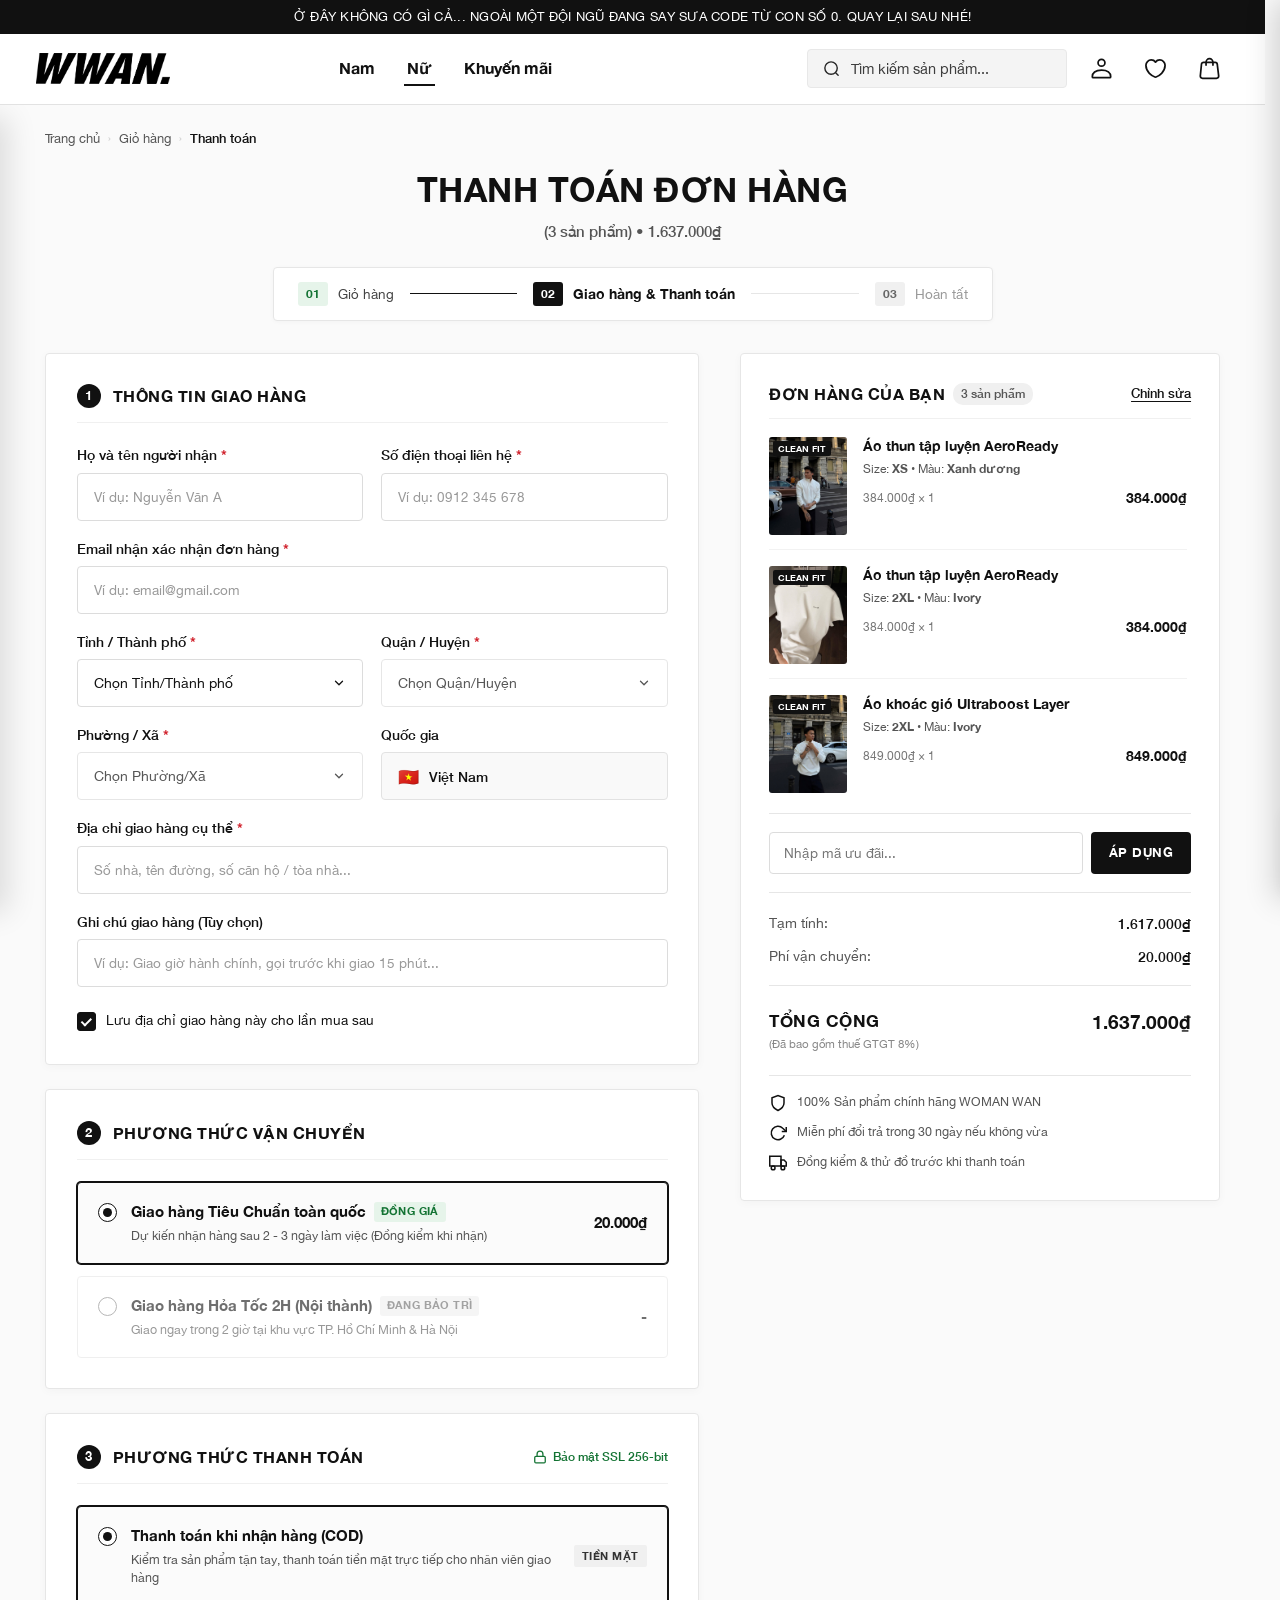
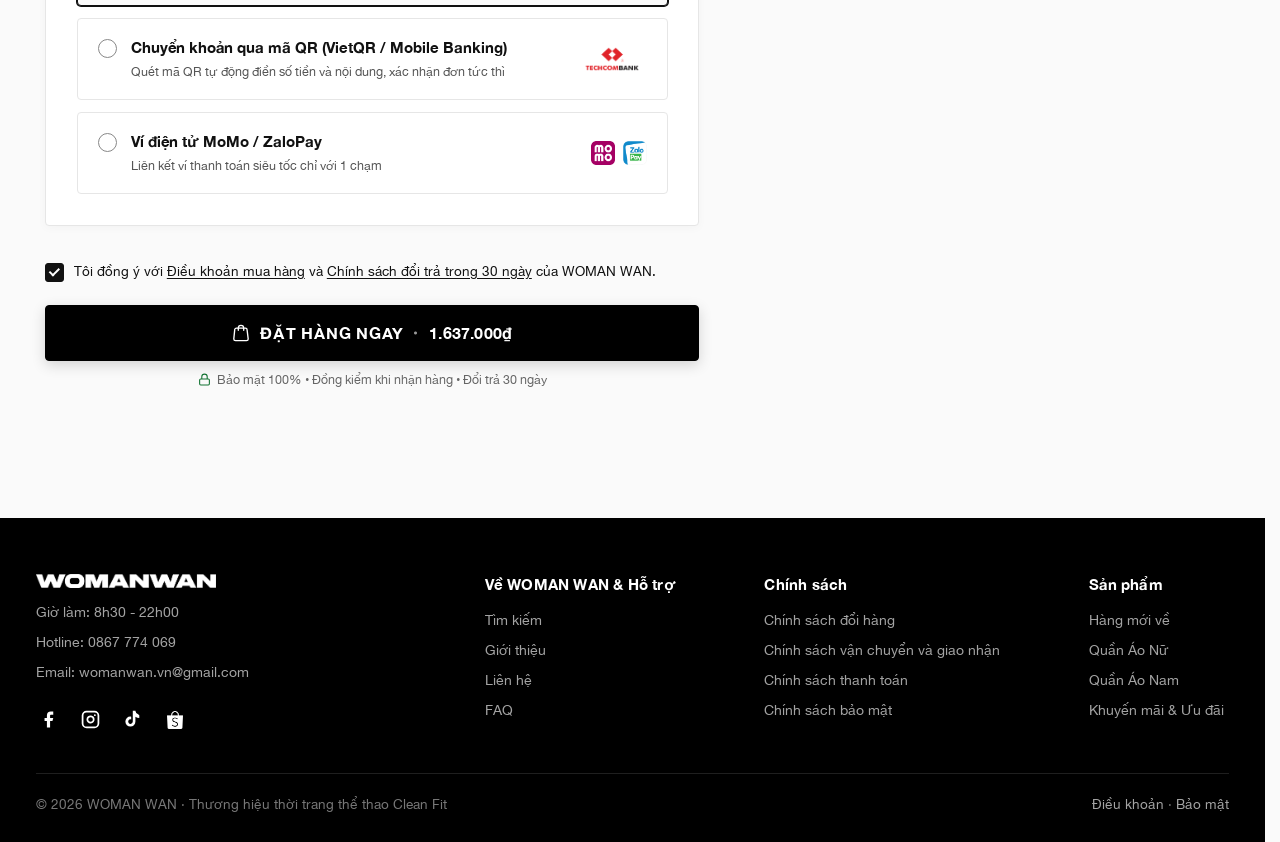
==== commit 415c3ece: "feat(ui): update brand statement layout, size filters, fast smooth page transition dissolve" ====
--- a/checkout/index.html
+++ b/checkout/index.html
@@ -6,12 +6,12 @@
   <meta name="viewport" content="width=device-width, initial-scale=1.0">
   <title>Thanh toán đơn hàng - WOMAN WAN</title>
   <meta name="description" content="Thanh toán an toàn, nhanh chóng các sản phẩm thời trang Clean Fit tại WOMAN WAN.">
-  <link rel="stylesheet" href="../style.css?v=gs_mobile_2">
-  <link rel="stylesheet" href="../css/components/page-transition.css?v=gs_mobile_2">
+  <link rel="stylesheet" href="../style.css?v=gs_dissolve_1">
+  <link rel="stylesheet" href="../css/components/page-transition.css?v=gs_dissolve_1">
   <link rel="stylesheet" href="checkout.css?v=ww_brand_1">
-  <script src="../components/header-widget.js?v=gs_mobile_2" defer></script>
-  <script src="../components/footer-widget.js?v=gs_mobile_2" defer></script>
-  <script src="../components/page-transition-widget.js?v=gs_mobile_2" defer></script>
+  <script src="../components/header-widget.js?v=gs_dissolve_1" defer></script>
+  <script src="../components/footer-widget.js?v=gs_dissolve_1" defer></script>
+  <script src="../components/page-transition-widget.js?v=gs_dissolve_1" defer></script>
 </head>
 
 <body class="checkout-page-body">
@@ -250,8 +250,9 @@
                     <p class="method-desc">Quét mã QR tự động điền số tiền và nội dung, xác nhận đơn tức thì</p>
                   </div>
                 </div>
-                <div class="method-icon-box qr-badge" style="display: flex; align-items: center;">
-                  <img src="../assets/bank/icon_vietqr.webp" alt="VietQR" style="height: 24px; width: auto; border-radius: 4px; object-fit: contain;">
+                <div class="method-icon-box" style="display: flex; align-items: center;">
+                  <img src="../assets/bank/icon_techcombank.png" alt="Techcombank"
+                    style="height: 26px; width: auto; object-fit: contain;">
                 </div>
               </div>
             </label>
--- a/style.css
+++ b/style.css
@@ -235,16 +235,23 @@
   display: flex;
   align-items: center;
   gap: 10px;
-  border-radius: 0px;
+  border-radius: 4px;
   padding: 9px 14px;
   min-width: 260px;
   background: #f4f4f4;
-  transition: background .2s, border-color .2s;
+  border: 1px solid #e8e8e8;
+  transition: background .2s ease, border-color .2s ease, box-shadow .2s ease;
+}
+
+.search-box:hover {
+  background: #ededed;
+  border-color: #d8d8d8;
 }
 
 .search-box:focus-within {
-  background: #ffffff;
-  border-color: #000000;
+  background: #f4f4f4;
+  border-color: #111111;
+  box-shadow: 0 0 0 1px #111111;
 }
 
 .search-box .search-icon {
@@ -257,12 +264,17 @@
 .search-input {
   border: none;
   outline: none;
-  background: transparent;
+  background: transparent !important;
   font-family: inherit;
   font-size: 14.5px;
   color: var(--ink);
   width: 100%;
   padding: 0;
+}
+
+.search-input:focus {
+  background: transparent !important;
+  outline: none;
 }
 
 .search-input::placeholder {
@@ -645,12 +657,12 @@
 .size-grid button {
   height: 40px;
   background: #ffffff;
-  border: 1.5px solid #e0e0e0;
+  border: 1px solid #e0e0e0;
   border-radius: 3px;
   color: #111111;
   font-family: inherit;
-  font-size: 12.5px;
-  font-weight: 700;
+  font-size: 13px;
+  font-weight: 500;
   cursor: pointer;
   display: flex;
   align-items: center;
@@ -668,6 +680,7 @@
 .size-grid button.active {
   background: #111111 !important;
   color: #ffffff !important;
+  font-weight: 600 !important;
   border-color: #111111 !important;
   box-shadow: 0 3px 8px rgba(0, 0, 0, 0.18);
   transform: translateY(-1px);
@@ -2831,7 +2844,7 @@
 .gs-trending-section {
   width: 100%;
   max-width: var(--container-max-width);
-  margin: 40px auto 30px;
+  margin: 40px auto 20px;
   padding: 0 var(--container-gutter);
 }
 
@@ -2939,7 +2952,7 @@
 .gs-statement-section {
   background: #ffffff;
   color: #111111;
-  padding: 40px var(--container-side-offset) 48px;
+  padding: 28px var(--container-side-offset) 48px;
   margin: 0;
   border: none;
   text-align: center;
@@ -2966,10 +2979,10 @@
 
 .gs-statement-eyebrow {
   font-size: 12px;
-  font-weight: 800;
-  letter-spacing: 4px;
+  font-weight: 600;
+  letter-spacing: 2.5px;
   text-transform: uppercase;
-  color: #888888;
+  color: #666666;
   margin-bottom: 18px;
 }
 
@@ -2981,7 +2994,7 @@
 }
 
 .gs-statement-logo {
-  width: 320px;
+  width: 290px;
   max-width: 100%;
   height: auto;
   display: block;
@@ -2995,12 +3008,12 @@
 }
 
 .gs-statement-text {
-  font-size: 15px;
+  font-size: 15.5px;
   color: #444444;
-  line-height: 1.8;
-  margin-bottom: 36px;
+  line-height: 1.85;
+  margin-bottom: 18px;
   font-style: italic;
-  max-width: 780px;
+  max-width: 760px;
   margin-left: auto;
   margin-right: auto;
 }
@@ -3012,7 +3025,7 @@
   gap: 16px;
   width: 100%;
   max-width: 980px;
-  margin: 0 auto;
+  margin: 0 auto 20px;
   padding-top: 0;
   border-top: none;
 }
@@ -3022,38 +3035,39 @@
   flex-direction: column;
   align-items: center;
   justify-content: center;
-  padding: 24px 16px;
+  padding: 24px 18px;
   background: #ffffff;
   border: 1px solid #e8e8e8;
   border-radius: 6px;
   cursor: default;
   box-sizing: border-box;
-  box-shadow: none;
-  transform: none !important;
+  box-shadow: 0 1px 3px rgba(0, 0, 0, 0.02);
+  transition: border-color 0.2s ease, transform 0.2s ease;
 }
 
 .gs-stat-item:hover {
-  border-color: #e8e8e8;
-  transform: none;
-  box-shadow: none;
+  border-color: #dcdcdc;
+  transform: translateY(-2px);
+  box-shadow: 0 4px 12px rgba(0, 0, 0, 0.04);
 }
 
 .gs-stat-num {
-  font-size: 32px;
-  font-weight: 900;
-  color: #111111;
-  letter-spacing: -0.5px;
-  line-height: 1.15;
+  font-size: 27px;
+  font-weight: 500;
+  color: #111111;
+  letter-spacing: -0.2px;
+  line-height: 1.2;
   margin-bottom: 8px;
+  font-feature-settings: "tnum" 1;
 }
 
 .gs-stat-label {
-  font-size: 11.5px;
-  font-weight: 700;
-  color: #666666;
+  font-size: 11px;
+  font-weight: 500;
+  color: #767676;
   text-transform: uppercase;
-  letter-spacing: 0.8px;
-  line-height: 1.4;
+  letter-spacing: 1.2px;
+  line-height: 1.45;
   text-align: center;
 }
 
@@ -3295,8 +3309,8 @@
 
 .gs-features-grid {
   width: 100%;
-  max-width: 1320px;
-  margin: 20px auto 0;
+  max-width: 1280px;
+  margin: 0 auto;
   padding: 0;
   display: grid;
   grid-template-columns: repeat(4, 1fr);
@@ -3628,6 +3642,10 @@
     padding: 56px 20px 48px;
   }
 
+  .gs-statement-text br.desktop-br {
+    display: none;
+  }
+
   .gs-statement-stats {
     grid-template-columns: repeat(2, 1fr);
     gap: 12px;
@@ -3640,7 +3658,8 @@
   }
 
   .gs-stat-num {
-    font-size: 26px;
+    font-size: 24px;
+    font-weight: 500;
   }
 
   .gs-newsletter-form {
--- a/css/components/page-transition.css
+++ b/css/components/page-transition.css
@@ -1,7 +1,7 @@
 /* ==========================================================================
    PAGE TRANSITION OVERLAY — WOMANWAN LOGO SPLASH
-   Hiệu ứng chuyển trang: Trắng (logo đen) -> Đen (logo trắng) -> Chuyển trang
-   Tương tự site-intro nhưng ngắn hơn (1.4s) để UX mượt mà
+   Hiệu ứng chuyển trang: Trắng (logo đen) -> Đen (logo trắng) -> Hòa tan mượt mà (Dissolve)
+   Thời lượng: 2.1s (Nhanh hơn 1/4), giai đoạn cuối hòa tan (75% - 100%) tránh cứng khi chuyển cảnh
    ========================================================================== */
 
 .page-transition-overlay {
@@ -19,12 +19,12 @@
   transition: none;
 }
 
-/* Khi active: chạy animation */
+/* Khi active: chạy animation chuyển trang */
 .page-transition-overlay.is-active {
   opacity: 1;
   visibility: visible;
   pointer-events: all;
-  animation: ptBgTransition 1.4s cubic-bezier(0.65, 0, 0.35, 1) forwards;
+  animation: ptBgTransition 2.1s cubic-bezier(0.65, 0, 0.35, 1) forwards;
 }
 
 .page-transition-overlay .pt-content {
@@ -32,46 +32,46 @@
   flex-direction: column;
   align-items: center;
   justify-content: center;
-  gap: 14px;
+  gap: 18px;
   will-change: transform, opacity;
 }
 
 .page-transition-overlay.is-active .pt-content {
-  animation: ptContentScale 1.4s cubic-bezier(0.2, 0.8, 0.2, 1) forwards;
+  animation: ptContentScale 2.1s cubic-bezier(0.2, 0.8, 0.2, 1) forwards;
 }
 
 .page-transition-overlay .pt-logo {
-  width: min(280px, 65vw);
+  width: min(390px, 82vw);
   height: auto;
   display: block;
   will-change: filter, opacity, transform;
 }
 
 .page-transition-overlay.is-active .pt-logo {
-  animation: ptLogoInvert 1.4s cubic-bezier(0.65, 0, 0.35, 1) forwards;
+  animation: ptLogoInvert 2.1s cubic-bezier(0.65, 0, 0.35, 1) forwards;
 }
 
 .page-transition-overlay .pt-tagline {
   font-family: -apple-system, BlinkMacSystemFont, "Segoe UI", Roboto, "Helvetica Neue", Arial, sans-serif;
-  font-size: 10.5px;
+  font-size: clamp(12.5px, 2.8vw, 15px);
   font-weight: 700;
-  letter-spacing: 5px;
+  letter-spacing: clamp(5px, 1.2vw, 7.5px);
   text-transform: uppercase;
   color: #111111;
-  padding-left: 5px;
-  will-change: color, opacity;
+  padding-left: clamp(5px, 1.2vw, 7.5px);
+  will-change: color, opacity, transform;
 }
 
 .page-transition-overlay.is-active .pt-tagline {
-  animation: ptTaglineColor 1.4s cubic-bezier(0.65, 0, 0.35, 1) forwards;
+  animation: ptTaglineColor 2.1s cubic-bezier(0.65, 0, 0.35, 1) forwards;
 }
 
 /*
-   Keyframe Timeline (1.4s total):
-   0.0s - 0.45s (0% - 32%):  Nền trắng, logo đen (fade-in nhanh)
-   0.45s - 0.7s (32% - 50%): Chuyển sang nền đen, logo trắng
-   0.7s - 1.0s (50% - 72%):  Giữ nền đen sang trọng
-   1.0s - 1.4s (72% - 100%): Giữ nguyên (chuyển trang trong giai đoạn này)
+   Keyframe Timeline (2.1s total):
+   0.0s - 0.67s (0% - 32%):  Nền trắng, logo đen (fade-in & hiển thị rõ)
+   0.67s - 1.05s (32% - 50%): Chuyển sắc tương phản sang nền đen, logo trắng
+   1.05s - 1.57s (50% - 75%): Giữ nền đen sang trọng
+   1.57s - 2.1s (75% - 100%): HÒA TAN (Dissolve fade-out mượt mà, tránh bị cứng khi chuyển cảnh)
 */
 @keyframes ptBgTransition {
   0% {
@@ -86,14 +86,17 @@
     background-color: #000000;
     opacity: 1;
   }
-  72% {
-    background-color: #000000;
-    opacity: 1;
-  }
-  100% {
-    background-color: #000000;
-    opacity: 1;
-    visibility: visible;
+  75% {
+    background-color: #000000;
+    opacity: 1;
+    transform: scale(1);
+  }
+  100% {
+    background-color: #000000;
+    opacity: 0;
+    visibility: hidden;
+    transform: scale(1.03);
+    pointer-events: none;
   }
 }
 
@@ -113,10 +116,18 @@
   }
   50% {
     filter: invert(0);
-  }
-  100% {
+    opacity: 1;
+    transform: scale(1);
+  }
+  75% {
     filter: invert(0);
     opacity: 1;
+    transform: scale(1);
+  }
+  100% {
+    filter: invert(0);
+    opacity: 0;
+    transform: scale(1.06);
   }
 }
 
@@ -134,10 +145,17 @@
   }
   50% {
     color: #888888;
-  }
-  100% {
+    opacity: 0.9;
+  }
+  75% {
     color: #888888;
     opacity: 0.9;
+    transform: translateY(0);
+  }
+  100% {
+    color: #888888;
+    opacity: 0;
+    transform: translateY(3px);
   }
 }
 
@@ -148,7 +166,53 @@
   32% {
     transform: scale(1);
   }
-  100% {
-    transform: scale(1);
-  }
-}
+  75% {
+    transform: scale(1);
+  }
+  100% {
+    transform: scale(1.03);
+  }
+}
+
+/* ==========================================================================
+   INCOMING PAGE REVEAL DISSOLVE
+   Khi trang mới tải lên sau khi chuyển cảnh: lớp màn đen hòa tan nhẹ nhàng hé lộ trang mới
+   ========================================================================== */
+.page-transition-overlay.is-revealing {
+  opacity: 1;
+  visibility: visible;
+  background-color: #000000;
+  animation: ptRevealDissolve 0.65s cubic-bezier(0.16, 1, 0.3, 1) forwards;
+  pointer-events: none;
+}
+
+.page-transition-overlay.is-revealing .pt-content {
+  animation: ptContentRevealDissolve 0.65s cubic-bezier(0.16, 1, 0.3, 1) forwards;
+}
+
+@keyframes ptRevealDissolve {
+  0% {
+    opacity: 1;
+    background-color: #000000;
+    backdrop-filter: blur(8px);
+    -webkit-backdrop-filter: blur(8px);
+  }
+  100% {
+    opacity: 0;
+    background-color: #000000;
+    backdrop-filter: blur(0px);
+    -webkit-backdrop-filter: blur(0px);
+    visibility: hidden;
+  }
+}
+
+@keyframes ptContentRevealDissolve {
+  0% {
+    opacity: 0.85;
+    transform: scale(1);
+  }
+  100% {
+    opacity: 0;
+    transform: scale(1.04);
+  }
+}
--- a/checkout/checkout.css
+++ b/checkout/checkout.css
@@ -12,7 +12,7 @@
   --ck-card-bg: #ffffff;
   --ck-accent: #0057ff;
   --ck-sale: #d01e29;
-  --ck-radius: 3px;
+  --ck-radius: 4px;
   --ck-header-offset: 88px;
 }
 
@@ -26,9 +26,9 @@
 }
 
 .checkout-page-container {
-  max-width: 1260px;
+  max-width: 1560px;
   margin: 0 auto;
-  padding: 24px 24px 80px;
+  padding: 24px clamp(20px, 3.5vw, 56px) 90px;
   box-sizing: border-box;
 }
 
@@ -43,7 +43,7 @@
   display: flex;
   align-items: center;
   gap: 8px;
-  font-size: 12.5px;
+  font-size: 13px;
   color: var(--ck-ink-soft);
   margin-bottom: 16px;
 }
@@ -74,7 +74,7 @@
 }
 
 .checkout-title {
-  font-size: clamp(24px, 2.5vw, 30px);
+  font-size: clamp(26px, 2.8vw, 34px);
   font-weight: 800;
   letter-spacing: 0.5px;
   text-transform: uppercase;
@@ -83,7 +83,7 @@
 }
 
 .checkout-header-summary {
-  font-size: 14px;
+  font-size: 14.5px;
   font-weight: 500;
   color: var(--ck-ink-soft);
   margin: 0;
@@ -94,19 +94,20 @@
   display: flex;
   align-items: center;
   justify-content: center;
-  max-width: 600px;
-  margin: 0 auto 12px;
-  padding: 12px 16px;
+  max-width: 720px;
+  margin: 0 auto 16px;
+  padding: 14px 24px;
   background: #ffffff;
   border: 1px solid var(--ck-line);
   border-radius: var(--ck-radius);
+  box-shadow: 0 1px 4px rgba(0, 0, 0, 0.03);
 }
 
 .step-item {
   display: flex;
   align-items: center;
-  gap: 8px;
-  font-size: 13px;
+  gap: 10px;
+  font-size: 13.5px;
   color: #999999;
 }
 
@@ -120,10 +121,10 @@
 }
 
 .step-num {
-  font-size: 11px;
-  font-weight: 800;
-  padding: 2px 6px;
-  border-radius: 2px;
+  font-size: 12px;
+  font-weight: 800;
+  padding: 3px 8px;
+  border-radius: 3px;
   background: #f0f0f0;
   color: #666;
 }
@@ -150,12 +151,12 @@
 }
 
 /* --------------------------------------------------------------------------
-   Main 2-Column Grid
+   Main 2-Column Grid (Sleek High-Res Proportions)
    -------------------------------------------------------------------------- */
 .checkout-wrapper {
   display: grid;
-  grid-template-columns: minmax(0, 1.4fr) minmax(360px, 420px);
-  gap: 36px;
+  grid-template-columns: minmax(0, 1.55fr) minmax(380px, 480px);
+  gap: clamp(28px, 3.2vw, 56px);
   align-items: start;
 }
 
@@ -165,47 +166,48 @@
 .checkout-left {
   display: flex;
   flex-direction: column;
-  gap: 20px;
+  gap: 24px;
 }
 
 .checkout-card {
   background: var(--ck-card-bg);
   border: 1px solid var(--ck-line);
   border-radius: var(--ck-radius);
-  padding: 24px 28px;
+  padding: clamp(26px, 2.4vw, 36px);
   box-sizing: border-box;
+  box-shadow: 0 2px 10px rgba(0, 0, 0, 0.03);
 }
 
 .card-header {
   display: flex;
   justify-content: space-between;
   align-items: center;
-  margin-bottom: 20px;
-  padding-bottom: 12px;
+  margin-bottom: 22px;
+  padding-bottom: 14px;
   border-bottom: 1px solid var(--ck-line-subtle);
 }
 
 .card-header-left {
   display: flex;
   align-items: center;
-  gap: 10px;
+  gap: 12px;
 }
 
 .step-badge {
   display: inline-flex;
   align-items: center;
   justify-content: center;
-  width: 22px;
-  height: 22px;
+  width: 24px;
+  height: 24px;
   background: var(--ck-ink);
   color: #ffffff;
-  font-size: 12px;
+  font-size: 12.5px;
   font-weight: 800;
   border-radius: 50%;
 }
 
 .card-title {
-  font-size: 15px;
+  font-size: 16px;
   font-weight: 800;
   letter-spacing: 0.5px;
   text-transform: uppercase;
@@ -214,18 +216,18 @@
 }
 
 .contact-email-tag {
-  font-size: 12.5px;
+  font-size: 13px;
   color: var(--ck-ink-soft);
   background: #f5f5f5;
-  padding: 4px 10px;
-  border-radius: 2px;
+  padding: 4px 12px;
+  border-radius: 3px;
 }
 
 .secure-badge {
   display: flex;
   align-items: center;
   gap: 6px;
-  font-size: 11.5px;
+  font-size: 12px;
   font-weight: 600;
   color: #137333;
 }
@@ -234,12 +236,12 @@
 .checkout-form {
   display: flex;
   flex-direction: column;
-  gap: 16px;
+  gap: 18px;
 }
 
 .form-row {
   display: flex;
-  gap: 16px;
+  gap: 18px;
 }
 
 .form-group {
@@ -253,10 +255,10 @@
 }
 
 .form-label {
-  font-size: 12.5px;
+  font-size: 13.5px;
   font-weight: 600;
   color: var(--ck-ink);
-  margin-bottom: 6px;
+  margin-bottom: 7px;
 }
 
 .form-label .req {
@@ -266,11 +268,11 @@
 
 .form-control {
   width: 100%;
-  height: 44px;
-  padding: 0 14px;
+  height: 48px;
+  padding: 0 16px;
   box-sizing: border-box;
   font-family: inherit;
-  font-size: 13.5px;
+  font-size: 14px;
   color: var(--ck-ink);
   background: #ffffff;
   border: 1px solid #dcdcdc;
@@ -281,7 +283,7 @@
 
 .form-control::placeholder {
   color: #999999;
-  font-size: 13px;
+  font-size: 13.5px;
 }
 
 .form-control:focus {
@@ -294,33 +296,33 @@
   -webkit-appearance: none;
   background-image: url("data:image/svg+xml,%3Csvg xmlns='http://www.w3.org/2000/svg' width='14' height='14' viewBox='0 0 24 24' fill='none' stroke='%23111111' stroke-width='2.2' stroke-linecap='round' stroke-linejoin='round'%3E%3Cpolyline points='6 9 12 15 18 9'%3E%3C/polyline%3E%3C/svg%3E");
   background-repeat: no-repeat;
-  background-position: right 14px center;
-  padding-right: 38px;
+  background-position: right 16px center;
+  padding-right: 42px;
   cursor: pointer;
 }
 
 .static-country-field {
-  height: 44px;
-  display: flex;
-  align-items: center;
-  gap: 8px;
-  padding: 0 14px;
+  height: 48px;
+  display: flex;
+  align-items: center;
+  gap: 10px;
+  padding: 0 16px;
   background: #f9f9f9;
   border: 1px solid #e2e2e2;
   border-radius: var(--ck-radius);
-  font-size: 13.5px;
+  font-size: 14px;
   font-weight: 600;
   color: var(--ck-ink);
   box-sizing: border-box;
 }
 
 .flag-icon {
-  font-size: 16px;
+  font-size: 17px;
 }
 
 /* Custom Checkbox */
 .checkbox-line {
-  margin-top: 4px;
+  margin-top: 6px;
 }
 
 .custom-check-wrap {
@@ -340,10 +342,10 @@
 }
 
 .check-box {
-  width: 18px;
-  height: 18px;
+  width: 19px;
+  height: 19px;
   border: 1.5px solid #888888;
-  border-radius: 2px;
+  border-radius: 3px;
   background: #ffffff;
   display: inline-flex;
   align-items: center;
@@ -370,7 +372,7 @@
 }
 
 .check-label {
-  font-size: 13px;
+  font-size: 13.5px;
   color: var(--ck-ink);
   line-height: 1.45;
 }
@@ -386,7 +388,7 @@
 .payment-methods-list {
   display: flex;
   flex-direction: column;
-  gap: 10px;
+  gap: 12px;
 }
 
 .shipping-method-option,
@@ -394,7 +396,7 @@
   display: flex;
   justify-content: space-between;
   align-items: center;
-  padding: 16px 18px;
+  padding: 18px 20px;
   border: 1px solid var(--ck-line);
   border-radius: var(--ck-radius);
   background: #ffffff;
@@ -418,7 +420,7 @@
 .option-left {
   display: flex;
   align-items: flex-start;
-  gap: 12px;
+  gap: 14px;
 }
 
 .shipping-method-option input[type="radio"],
@@ -431,8 +433,8 @@
 }
 
 .radio-custom {
-  width: 18px;
-  height: 18px;
+  width: 19px;
+  height: 19px;
   border: 1.5px solid #888888;
   border-radius: 50%;
   background: #ffffff;
@@ -452,8 +454,8 @@
 .shipping-method-option input[type="radio"]:checked ~ .radio-custom::after,
 .payment-method-option input[type="radio"]:checked ~ .radio-custom::after {
   content: "";
-  width: 8px;
-  height: 8px;
+  width: 9px;
+  height: 9px;
   background: var(--ck-ink);
   border-radius: 50%;
   display: block;
@@ -462,7 +464,7 @@
 .method-info {
   display: flex;
   flex-direction: column;
-  gap: 3px;
+  gap: 4px;
 }
 
 .method-title-row {
@@ -473,25 +475,25 @@
 }
 
 .method-name {
-  font-size: 14px;
+  font-size: 14.5px;
   font-weight: 700;
   color: var(--ck-ink);
 }
 
 .method-desc {
-  font-size: 12px;
+  font-size: 12.5px;
   color: var(--ck-ink-soft);
   margin: 0;
-  line-height: 1.4;
+  line-height: 1.45;
 }
 
 .badge-pill {
-  font-size: 10px;
+  font-size: 10.5px;
   font-weight: 700;
   text-transform: uppercase;
   letter-spacing: 0.4px;
-  padding: 2px 6px;
-  border-radius: 2px;
+  padding: 2px 7px;
+  border-radius: 3px;
 }
 
 .badge-pill.clean {
@@ -505,7 +507,7 @@
 }
 
 .option-price {
-  font-size: 14px;
+  font-size: 14.5px;
   font-weight: 700;
   color: var(--ck-ink);
   white-space: nowrap;
@@ -539,9 +541,9 @@
 .qr-badge {
   font-size: 11px;
   font-weight: 800;
-  padding: 3px 8px;
-  background: #0057ff;
-  color: #ffffff;
+  padding: 0;
+  background: transparent;
+  color: #111111;
   border-radius: 2px;
   letter-spacing: 0.5px;
 }
@@ -605,10 +607,10 @@
   display: flex;
   align-items: flex-start;
   gap: 8px;
-  font-size: 12px;
+  font-size: 12.5px;
   color: var(--ck-ink-soft);
   background: #f8f9fa;
-  padding: 10px 12px;
+  padding: 10px 14px;
   border-radius: var(--ck-radius);
   line-height: 1.4;
 }
@@ -620,11 +622,11 @@
   display: flex;
   flex-direction: column;
   gap: 16px;
-  margin-top: 4px;
+  margin-top: 6px;
 }
 
 .terms-line {
-  font-size: 12.5px;
+  font-size: 13px;
 }
 
 .terms-link {
@@ -644,14 +646,14 @@
 
 .btn-submit-order {
   width: 100%;
-  height: 54px;
+  height: 56px;
   padding: 0 28px;
   background: #000000;
   color: #ffffff;
   border: 1px solid #000000;
   border-radius: 4px;
   font-family: inherit;
-  font-size: 15px;
+  font-size: 15.5px;
   font-weight: 800;
   letter-spacing: 0.8px;
   text-transform: uppercase;
@@ -695,7 +697,7 @@
 }
 
 .btn-submit-order .btn-total-val {
-  font-size: 15px;
+  font-size: 16px;
   font-weight: 800;
   letter-spacing: 0.2px;
 }
@@ -705,7 +707,7 @@
   align-items: center;
   justify-content: center;
   gap: 6px;
-  font-size: 12px;
+  font-size: 12.5px;
   color: #666666;
   margin: 0;
   line-height: 1.4;
@@ -729,8 +731,9 @@
   background: #ffffff;
   border: 1px solid var(--ck-line);
   border-radius: var(--ck-radius);
-  padding: 24px;
+  padding: clamp(24px, 2.2vw, 34px);
   box-sizing: border-box;
+  box-shadow: 0 2px 10px rgba(0, 0, 0, 0.03);
 }
 
 .summary-top {
@@ -749,7 +752,7 @@
 }
 
 .summary-heading {
-  font-size: 15px;
+  font-size: 16px;
   font-weight: 800;
   letter-spacing: 0.5px;
   text-transform: uppercase;
@@ -758,16 +761,16 @@
 }
 
 .summary-items-badge {
-  font-size: 11.5px;
+  font-size: 12px;
   font-weight: 600;
   color: var(--ck-ink-soft);
   background: #f0f0f0;
-  padding: 2px 7px;
+  padding: 2px 8px;
   border-radius: 10px;
 }
 
 .summary-edit-btn {
-  font-size: 12.5px;
+  font-size: 13px;
   font-weight: 600;
   color: var(--ck-ink);
   text-decoration: underline;
@@ -784,7 +787,7 @@
   display: flex;
   flex-direction: column;
   gap: 16px;
-  max-height: 360px;
+  max-height: 380px;
   overflow-y: auto;
   padding-right: 4px;
   margin-bottom: 20px;
@@ -800,7 +803,7 @@
 
 .cart-item-card {
   display: flex;
-  gap: 14px;
+  gap: 16px;
   align-items: flex-start;
   padding-bottom: 14px;
   border-bottom: 1px solid #f2f2f2;
@@ -812,10 +815,10 @@
 }
 
 .item-thumb-frame {
-  width: 72px;
-  height: 90px;
+  width: 78px;
+  height: 98px;
   background: #f5f5f5;
-  border-radius: 2px;
+  border-radius: 3px;
   overflow: hidden;
   flex-shrink: 0;
   position: relative;
@@ -832,12 +835,12 @@
   position: absolute;
   top: 4px;
   left: 4px;
-  font-size: 8.5px;
+  font-size: 9px;
   font-weight: 800;
   background: #111;
   color: #fff;
-  padding: 1px 4px;
-  border-radius: 1px;
+  padding: 1px 5px;
+  border-radius: 2px;
   text-transform: uppercase;
 }
 
@@ -845,11 +848,11 @@
   flex: 1;
   display: flex;
   flex-direction: column;
-  gap: 2px;
+  gap: 3px;
 }
 
 .item-title-name {
-  font-size: 13px;
+  font-size: 13.5px;
   font-weight: 700;
   color: var(--ck-ink);
   line-height: 1.35;
@@ -861,7 +864,7 @@
 }
 
 .item-variant-line {
-  font-size: 11.5px;
+  font-size: 12px;
   color: var(--ck-ink-soft);
   margin-top: 2px;
 }
@@ -874,22 +877,22 @@
 }
 
 .item-unit-price {
-  font-size: 11.5px;
+  font-size: 12px;
   color: #777;
 }
 
 .item-total-price {
-  font-size: 13px;
+  font-size: 14px;
   font-weight: 800;
   color: var(--ck-ink);
 }
 
 /* Promo Voucher Box */
 .summary-promo-box {
-  padding: 16px 0;
+  padding: 18px 0;
   border-top: 1px solid var(--ck-line);
   border-bottom: 1px solid var(--ck-line);
-  margin-bottom: 18px;
+  margin-bottom: 20px;
 }
 
 .promo-input-group {
@@ -899,12 +902,12 @@
 
 .promo-input {
   flex: 1;
-  height: 38px;
-  padding: 0 12px;
+  height: 42px;
+  padding: 0 14px;
   border: 1px solid #dcdcdc;
   border-radius: var(--ck-radius);
   font-family: inherit;
-  font-size: 13px;
+  font-size: 13.5px;
   outline: none;
   box-sizing: border-box;
 }
@@ -914,12 +917,12 @@
 }
 
 .promo-apply-btn {
-  height: 38px;
-  padding: 0 16px;
+  height: 42px;
+  padding: 0 18px;
   background: #111111;
   color: #ffffff;
   font-family: inherit;
-  font-size: 12px;
+  font-size: 12.5px;
   font-weight: 700;
   text-transform: uppercase;
   letter-spacing: 0.5px;
@@ -943,10 +946,10 @@
 .voucher-chip {
   background: #f4f4f4;
   border: 1px dashed #c8c8c8;
-  border-radius: 2px;
-  padding: 3px 8px;
+  border-radius: 3px;
+  padding: 4px 10px;
   font-family: inherit;
-  font-size: 11px;
+  font-size: 11.5px;
   font-weight: 600;
   color: #333333;
   cursor: pointer;
@@ -960,7 +963,7 @@
 }
 
 .promo-feedback-msg {
-  font-size: 11.5px;
+  font-size: 12px;
   margin-top: 6px;
   display: none;
 }
@@ -979,15 +982,15 @@
 .summary-financials {
   display: flex;
   flex-direction: column;
-  gap: 10px;
-  margin-bottom: 20px;
+  gap: 12px;
+  margin-bottom: 22px;
 }
 
 .fin-row {
   display: flex;
   justify-content: space-between;
   align-items: center;
-  font-size: 13.5px;
+  font-size: 14px;
 }
 
 .fin-label {
@@ -1016,12 +1019,12 @@
 .fin-divider {
   height: 1px;
   background: var(--ck-line);
-  margin: 4px 0;
+  margin: 6px 0;
 }
 
 .fin-row.total-row {
   align-items: flex-start;
-  margin-top: 2px;
+  margin-top: 4px;
 }
 
 .total-col {
@@ -1031,37 +1034,38 @@
 }
 
 .fin-total-label {
-  font-size: 16px;
+  font-size: 17px;
   font-weight: 800;
   letter-spacing: 0.5px;
+  text-transform: uppercase;
   color: var(--ck-ink);
 }
 
 .fin-tax-note {
-  font-size: 11px;
+  font-size: 11.5px;
   color: #888888;
 }
 
 .fin-total-val {
-  font-size: 18px;
+  font-size: 19px;
   font-weight: 800;
   color: var(--ck-ink);
 }
 
 /* Trust Commitments Box */
 .brand-commitments-box {
-  padding-top: 16px;
+  padding-top: 18px;
   border-top: 1px solid var(--ck-line);
   display: flex;
   flex-direction: column;
+  gap: 12px;
+}
+
+.commitment-item {
+  display: flex;
+  align-items: center;
   gap: 10px;
-}
-
-.commitment-item {
-  display: flex;
-  align-items: center;
-  gap: 10px;
-  font-size: 12px;
+  font-size: 12.5px;
   color: var(--ck-ink-soft);
   line-height: 1.35;
 }
@@ -1096,81 +1100,77 @@
 
 .order-success-dialog {
   background: #ffffff;
-  border-radius: 4px;
-  max-width: 480px;
+  border-radius: 6px;
+  max-width: 500px;
   width: 100%;
-  padding: 36px 32px;
+  padding: 32px 28px 24px;
+  box-sizing: border-box;
+  box-shadow: 0 20px 48px rgba(0, 0, 0, 0.2);
   text-align: center;
-  box-shadow: 0 20px 50px rgba(0, 0, 0, 0.25);
-  box-sizing: border-box;
-  transform: translateY(20px);
+  transform: scale(0.94);
   transition: transform 0.25s cubic-bezier(0.16, 1, 0.3, 1);
 }
 
 .order-success-modal-backdrop.is-open .order-success-dialog {
-  transform: translateY(0);
-}
-
-.success-icon-circle {
-  width: 64px;
-  height: 64px;
-  background: #111111;
+  transform: scale(1);
+}
+
+.modal-icon-circle {
+  width: 54px;
+  height: 54px;
   border-radius: 50%;
-  display: inline-flex;
+  background: #e6f4ea;
+  color: #137333;
+  display: flex;
   align-items: center;
   justify-content: center;
-  margin-bottom: 20px;
-}
-
-.success-dialog-title {
+  margin: 0 auto 16px;
+}
+
+.modal-title {
   font-size: 20px;
   font-weight: 800;
-  letter-spacing: 0.5px;
-  text-transform: uppercase;
-  margin: 0 0 8px 0;
-  color: var(--ck-ink);
-}
-
-.success-dialog-subtitle {
+  color: var(--ck-ink);
+  margin: 0 0 8px;
+}
+
+.modal-desc {
   font-size: 13.5px;
   color: var(--ck-ink-soft);
-  margin: 0 0 24px 0;
-}
-
-.order-info-card {
-  background: #f8f8f8;
+  margin: 0 0 20px;
+  line-height: 1.5;
+}
+
+.modal-order-card {
+  background: #f9f9f9;
   border: 1px solid #eeeeee;
-  border-radius: var(--ck-radius);
+  border-radius: 4px;
   padding: 16px;
-  display: flex;
-  flex-direction: column;
-  gap: 10px;
+  margin-bottom: 24px;
   text-align: left;
+}
+
+.modal-info-row {
+  display: flex;
+  justify-content: space-between;
+  margin-bottom: 8px;
   font-size: 13px;
-  margin-bottom: 20px;
-}
-
-.order-info-line {
-  display: flex;
-  justify-content: space-between;
-  align-items: center;
-}
-
-.order-info-line span {
+}
+
+.modal-info-row:last-child {
+  margin-bottom: 0;
+  padding-top: 8px;
+  border-top: 1px solid #e8e8e8;
+  font-weight: 700;
+}
+
+.modal-info-row .lbl {
   color: var(--ck-ink-soft);
 }
 
-.highlight-total {
-  color: var(--ck-ink);
-  font-size: 15px;
-  font-weight: 800;
-}
-
-.order-confirm-hint {
-  font-size: 12px;
-  color: #777777;
-  line-height: 1.5;
-  margin: 0 0 24px 0;
+.modal-info-row .val {
+  color: var(--ck-ink);
+  font-weight: 600;
 }
 
 .modal-actions {
@@ -1178,45 +1178,37 @@
   gap: 12px;
 }
 
-.btn-continue-shopping {
+.btn-track-order,
+.btn-home-return {
   flex: 1;
-  height: 44px;
+  height: 46px;
+  border-radius: 4px;
+  font-family: inherit;
+  font-size: 13.5px;
+  font-weight: 700;
+  cursor: pointer;
+  display: flex;
+  align-items: center;
+  justify-content: center;
+  text-decoration: none;
+  box-sizing: border-box;
+}
+
+.btn-track-order {
   background: #111111;
   color: #ffffff;
-  display: block;
-  text-align: center;
-  line-height: 44px;
-  box-sizing: border-box;
-  font-size: 13px;
-  font-weight: 700;
-  font-family: inherit;
-  text-transform: uppercase;
-  letter-spacing: 0.5px;
-  text-decoration: none;
-  border-radius: var(--ck-radius);
+  border: 1px solid #111111;
   transition: background 0.15s ease;
 }
 
-.btn-continue-shopping:hover {
+.btn-track-order:hover {
   background: #333333;
 }
 
 .btn-home-return {
-  flex: 1;
-  height: 44px;
-  background: #f0f0f0;
+  background: #eeeeee;
   color: #111111;
-  display: block;
-  text-align: center;
-  line-height: 44px;
-  box-sizing: border-box;
-  font-size: 13px;
-  font-weight: 700;
-  font-family: inherit;
-  text-transform: uppercase;
-  letter-spacing: 0.5px;
-  text-decoration: none;
-  border-radius: var(--ck-radius);
+  border: 1px solid #dddddd;
   transition: background 0.15s ease;
 }
 
@@ -1225,8 +1217,43 @@
 }
 
 /* --------------------------------------------------------------------------
-   Responsive Layout
+   Responsive Layout & 2K Ultra-Wide Screen Optimizations
    -------------------------------------------------------------------------- */
+@media (min-width: 1600px) {
+  .checkout-page-container {
+    max-width: 1640px;
+    padding: 36px 64px 100px;
+  }
+
+  .checkout-wrapper {
+    grid-template-columns: minmax(0, 1.55fr) minmax(420px, 500px);
+    gap: 60px;
+  }
+
+  .checkout-card,
+  .summary-card-sticky {
+    padding: 36px 42px;
+  }
+
+  .form-control,
+  .static-country-field {
+    height: 50px;
+    font-size: 14.5px;
+  }
+
+  .btn-submit-order {
+    height: 58px;
+    font-size: 16px;
+  }
+}
+
+@media (max-width: 1100px) {
+  .checkout-wrapper {
+    grid-template-columns: minmax(0, 1.4fr) minmax(340px, 420px);
+    gap: 28px;
+  }
+}
+
 @media (max-width: 980px) {
   .checkout-wrapper {
     grid-template-columns: 1fr;
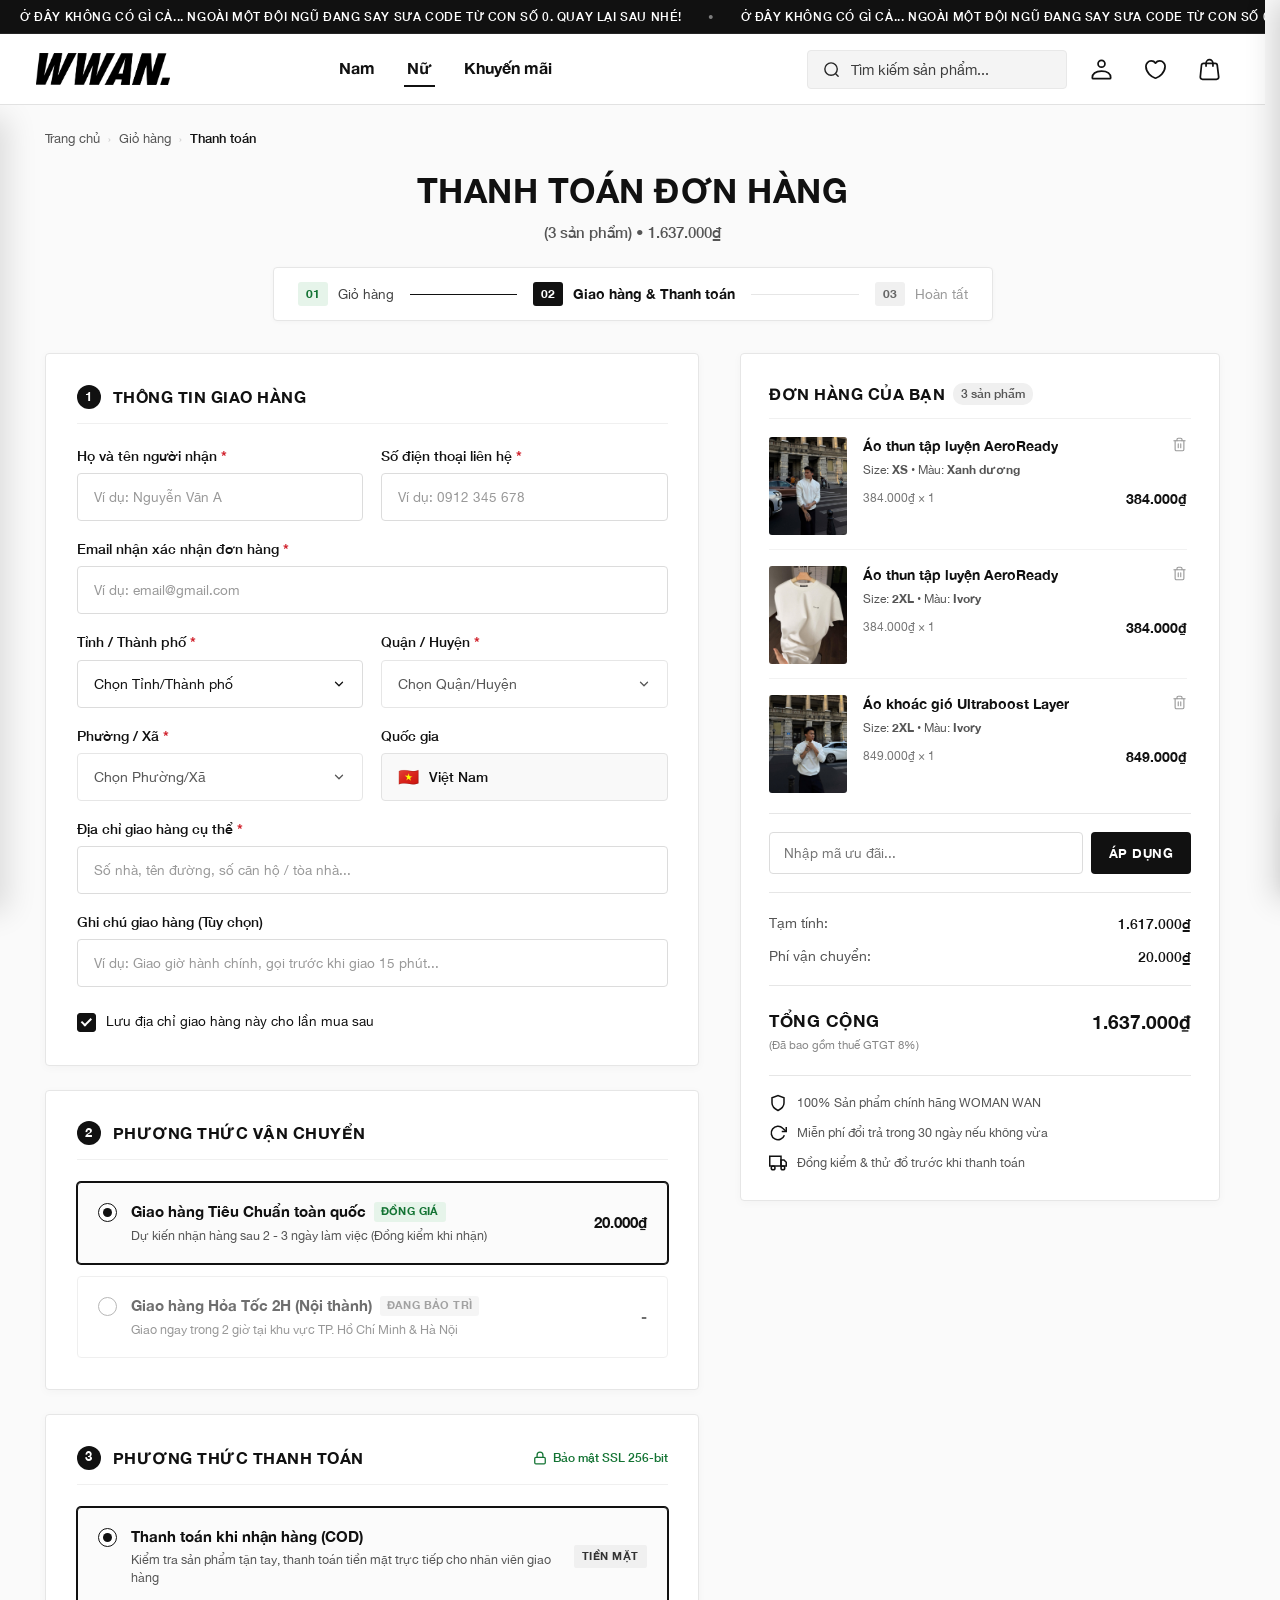
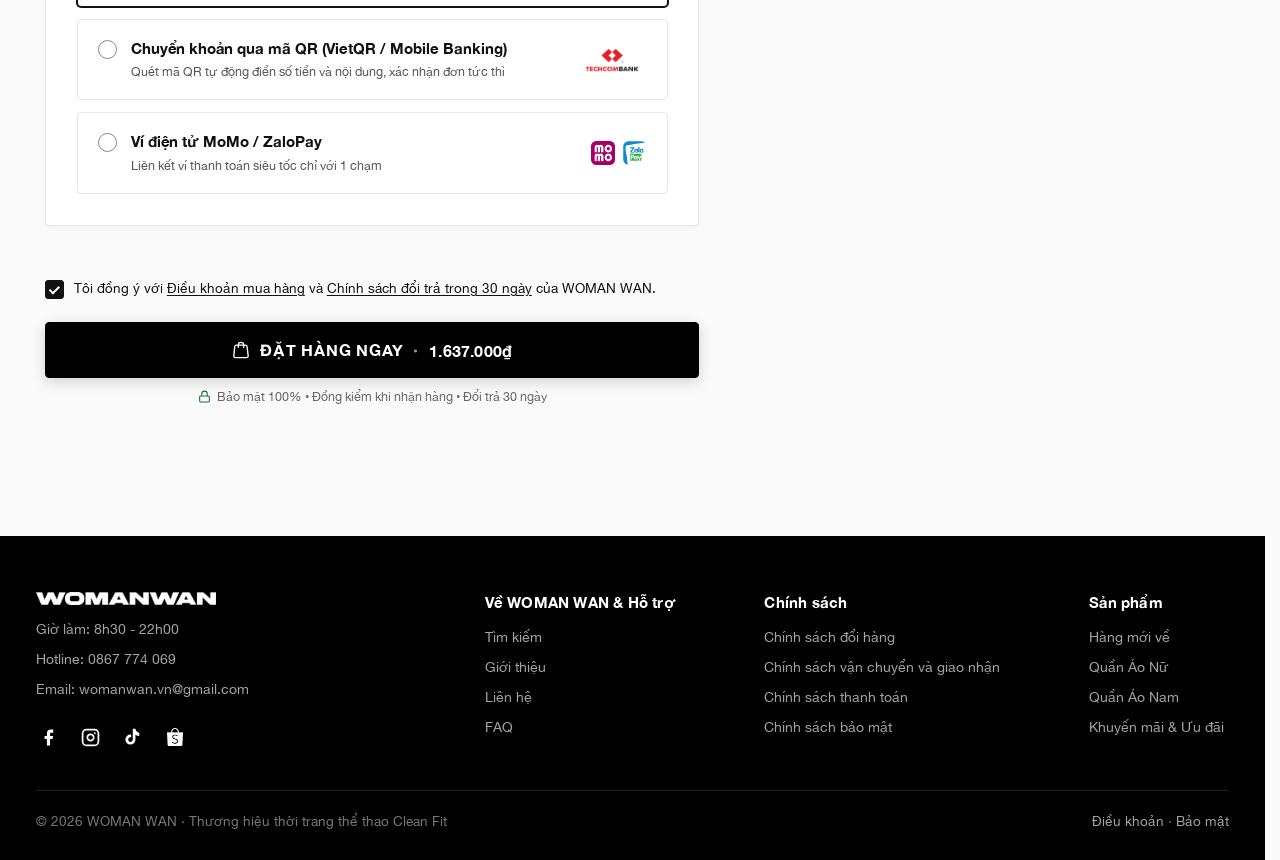
==== commit 466fd2a1: "fix 2.5" ====
--- a/checkout/index.html
+++ b/checkout/index.html
@@ -8,7 +8,7 @@
   <meta name="description" content="Thanh toán an toàn, nhanh chóng các sản phẩm thời trang Clean Fit tại WOMAN WAN.">
   <link rel="stylesheet" href="../style.css?v=gs_dissolve_1">
   <link rel="stylesheet" href="../css/components/page-transition.css?v=gs_dissolve_1">
-  <link rel="stylesheet" href="checkout.css?v=ww_brand_1">
+  <link rel="stylesheet" href="checkout.css?v=ww_mobile_3">
   <script src="../components/header-widget.js?v=gs_dissolve_1" defer></script>
   <script src="../components/footer-widget.js?v=gs_dissolve_1" defer></script>
   <script src="../components/page-transition-widget.js?v=gs_dissolve_1" defer></script>
@@ -160,7 +160,7 @@
           <div class="card-header">
             <div class="card-header-left">
               <span class="step-badge">2</span>
-              <h2 class="card-title">PHƯƠNG THỨC VẬN CHUYỂN</h2>
+              <h2 class="card-title"><span class="title-full">PHƯƠNG THỨC VẬN CHUYỂN</span><span class="title-short">VẬN CHUYỂN</span></h2>
             </div>
           </div>
 
@@ -207,7 +207,7 @@
           <div class="card-header">
             <div class="card-header-left">
               <span class="step-badge">3</span>
-              <h2 class="card-title">PHƯƠNG THỨC THANH TOÁN</h2>
+              <h2 class="card-title"><span class="title-full">PHƯƠNG THỨC THANH TOÁN</span><span class="title-short">THANH TOÁN</span></h2>
             </div>
             <div class="secure-badge">
               <svg width="14" height="14" viewBox="0 0 24 24" fill="none" stroke="currentColor" stroke-width="2.2"
@@ -280,90 +280,6 @@
           </div>
         </section>
 
-
-        <!-- BƯỚC 4: HÓA ĐƠN GTGT (VAT) -->
-        <!-- <section class="checkout-card vat-card-section">
-          <div class="checkbox-line vat-toggle-line">
-            <label class="custom-check-wrap" style="opacity: 0.6; cursor: not-allowed; pointer-events: none;">
-              <input type="checkbox" id="vatInvoiceCheck" disabled>
-              <span class="check-box"></span>
-              <span class="check-label font-bold">Yêu cầu xuất hóa đơn điện tử GTGT (VAT) cho doanh nghiệp / cá
-                nhân <span class="badge-pill" style="background: #f0f0f0; color: #666; border-color: #ddd; margin-left: 8px; font-weight: 500;">Đang bảo trì</span></span>
-            </label>
-          </div>
-
-          <div class="vat-expand-form hidden" id="vatExpandForm">
-            <div class="vat-alert-info">
-              <svg width="16" height="16" viewBox="0 0 24 24" fill="none" stroke="currentColor" stroke-width="2">
-                <circle cx="12" cy="12" r="10"></circle>
-                <line x1="12" y1="16" x2="12" y2="12"></line>
-                <line x1="12" y1="8" x2="12.01" y2="8"></line>
-              </svg>
-              <span>Hóa đơn điện tử hợp lệ sẽ được gửi tự động qua email sau khi đơn hàng giao thành công.</span>
-            </div>
-
-            <div class="form-row">
-              <div class="form-group half">
-                <label class="form-label">Loại đối tượng xuất</label>
-                <select class="form-control custom-select" id="vatCustomerType">
-                  <option value="company">Công ty / Doanh nghiệp</option>
-                  <option value="personal">Cá nhân</option>
-                </select>
-              </div>
-              <div class="form-group half">
-                <label class="form-label">Mã số thuế <span class="req">*</span></label>
-                <input type="text" class="form-control" id="vatTaxCode" placeholder="Ví dụ: 0312345678">
-              </div>
-            </div>
-
-            <div class="form-group">
-              <label class="form-label">Tên đầy đủ công ty / đơn vị <span class="req">*</span></label>
-              <input type="text" class="form-control" id="vatCompanyName" placeholder="Công ty TNHH / Cổ phần...">
-            </div>
-
-            <div class="form-group">
-              <label class="form-label">Địa chỉ trụ sở theo đăng ký kinh doanh</label>
-              <input type="text" class="form-control" id="vatCompanyAddress"
-                placeholder="Địa chỉ ghi trên giấy phép ĐKKD...">
-            </div>
-          </div>
-        </section> -->
-
-
-        <!-- ĐIỀU KHOẢN & NÚT HOÀN TẤT ĐẶT HÀNG -->
-        <div class="checkout-footer-action">
-          <div class="checkbox-line terms-line">
-            <label class="custom-check-wrap">
-              <input type="checkbox" id="termsAgreementCheck" checked required>
-              <span class="check-box"></span>
-              <span class="check-label">Tôi đồng ý với <a href="#" target="_blank" class="terms-link">Điều khoản mua
-                  hàng</a> và <a href="#" target="_blank" class="terms-link">Chính sách đổi trả trong 30 ngày</a> của
-                WOMAN WAN.</span>
-            </label>
-          </div>
-
-          <div class="submit-button-container">
-            <button type="button" class="btn-submit-order" id="btnSubmitOrder" aria-label="Đặt hàng ngay">
-              <svg class="btn-icon" width="18" height="18" viewBox="0 0 24 24" fill="none" stroke="currentColor"
-                stroke-width="1.8" stroke-linecap="round" stroke-linejoin="round">
-                <path
-                  d="M15.5999 8.3998V5.39981C15.5999 3.41158 13.9881 1.7998 11.9999 1.7998C10.0117 1.7998 8.3999 3.41158 8.3999 5.3998V8.3998M4.72717 22.1998H19.2726C20.5579 22.1998 21.5999 21.1772 21.5999 19.9158L20.109 7.79977C20.109 6.53835 19.067 5.51576 17.7817 5.51576H5.92717C4.64186 5.51576 3.5999 6.53835 3.5999 7.79977L2.3999 19.9158C2.3999 21.1772 3.44186 22.1998 4.72717 22.1998Z">
-                </path>
-              </svg>
-              <span>ĐẶT HÀNG NGAY</span>
-              <span class="btn-dot">•</span>
-              <span class="btn-total-val" id="btnOrderTotal">1.617.000₫</span>
-            </button>
-            <p class="btn-guarantee-hint">
-              <svg width="13" height="13" viewBox="0 0 24 24" fill="none" stroke="currentColor" stroke-width="2">
-                <rect x="3" y="11" width="18" height="11" rx="2" ry="2"></rect>
-                <path d="M7 11V7a5 5 0 0 1 10 0v4"></path>
-              </svg>
-              <span>Bảo mật 100% • Đồng kiểm khi nhận hàng • Đổi trả 30 ngày</span>
-            </p>
-          </div>
-        </div>
-
       </div>
 
       <!-- ================= RIGHT COLUMN: ORDER SUMMARY ================= -->
@@ -376,7 +292,6 @@
               <h2 class="summary-heading">ĐƠN HÀNG CỦA BẠN</h2>
               <span class="summary-items-badge" id="summaryItemsBadge">3 sản phẩm</span>
             </div>
-            <a href="../shop.html" class="summary-edit-btn" title="Chỉnh sửa giỏ hàng">Chỉnh sửa</a>
           </div>
 
           <!-- Product Items List -->
@@ -442,12 +357,46 @@
                 <circle cx="5.5" cy="18.5" r="2.5"></circle>
                 <circle cx="18.5" cy="18.5" r="2.5"></circle>
               </svg>
-              <span>Đồng kiểm & thử đồ trước khi thanh toán</span>
+              <span>Đồng kiểm &amp; thử đồ trước khi thanh toán</span>
             </div>
           </div>
 
         </div>
       </aside>
+
+      <!-- ================= FOOTER ACTION: TERMS & SUBMIT ================= -->
+      <div class="checkout-footer-action">
+        <div class="checkbox-line terms-line">
+          <label class="custom-check-wrap">
+            <input type="checkbox" id="termsAgreementCheck" checked required>
+            <span class="check-box"></span>
+            <span class="check-label">Tôi đồng ý với <a href="#" target="_blank" class="terms-link">Điều khoản mua
+                hàng</a> và <a href="#" target="_blank" class="terms-link">Chính sách đổi trả trong 30 ngày</a> của
+              WOMAN WAN.</span>
+          </label>
+        </div>
+
+        <div class="submit-button-container">
+          <button type="button" class="btn-submit-order" id="btnSubmitOrder" aria-label="Đặt hàng ngay">
+            <svg class="btn-icon" width="18" height="18" viewBox="0 0 24 24" fill="none" stroke="currentColor"
+              stroke-width="1.8" stroke-linecap="round" stroke-linejoin="round">
+              <path
+                d="M15.5999 8.3998V5.39981C15.5999 3.41158 13.9881 1.7998 11.9999 1.7998C10.0117 1.7998 8.3999 3.41158 8.3999 5.3998V8.3998M4.72717 22.1998H19.2726C20.5579 22.1998 21.5999 21.1772 21.5999 19.9158L20.109 7.79977C20.109 6.53835 19.067 5.51576 17.7817 5.51576H5.92717C4.64186 5.51576 3.5999 6.53835 3.5999 7.79977L2.3999 19.9158C2.3999 21.1772 3.44186 22.1998 4.72717 22.1998Z">
+              </path>
+            </svg>
+            <span>ĐẶT HÀNG NGAY</span>
+            <span class="btn-dot">•</span>
+            <span class="btn-total-val" id="btnOrderTotal">1.617.000₫</span>
+          </button>
+          <p class="btn-guarantee-hint">
+            <svg width="13" height="13" viewBox="0 0 24 24" fill="none" stroke="currentColor" stroke-width="2">
+              <rect x="3" y="11" width="18" height="11" rx="2" ry="2"></rect>
+              <path d="M7 11V7a5 5 0 0 1 10 0v4"></path>
+            </svg>
+            <span>Bảo mật 100% • Đồng kiểm khi nhận hàng • Đổi trả 30 ngày</span>
+          </p>
+        </div>
+      </div>
 
     </div>
   </main>
@@ -495,7 +444,7 @@
 
   <womanwan-footer base-path="../"></womanwan-footer>
 
-  <script src="checkout.js?v=ww_brand_1"></script>
+  <script src="checkout.js?v=ww_mobile_3"></script>
 </body>
 
 </html>
--- a/style.css
+++ b/style.css
@@ -98,6 +98,8 @@
 
 html {
   scrollbar-gutter: stable;
+  overflow-x: hidden;
+  max-width: 100vw;
 }
 
 body {
@@ -107,6 +109,8 @@
   color: var(--ink);
   background: var(--bg);
   -webkit-font-smoothing: antialiased;
+  overflow-x: hidden;
+  max-width: 100vw;
 }
 
 a {
@@ -132,18 +136,75 @@
   border-radius: 0;
 }
 
-/* ===== Top utility bar ===== */
+/* ===== Top utility bar (Infinite Marquee) ===== */
 .util-bar {
-  background: #111;
-  color: #fff;
-  font-size: 13px;
-  display: flex;
-  justify-content: center;
-  align-items: center;
-  padding: 7px 16px;
-  letter-spacing: .02em;
+  background: #111111;
+  color: #ffffff;
+  font-size: 12px;
+  font-weight: 600;
+  letter-spacing: 0.05em;
+  text-transform: uppercase;
+  height: 34px;
+  display: flex;
+  align-items: center;
+  overflow: hidden;
   position: relative;
   z-index: 1005;
+  user-select: none;
+  border-bottom: 1px solid rgba(255, 255, 255, 0.08);
+}
+
+.util-bar:hover .util-track {
+  animation-play-state: paused;
+}
+
+.util-track {
+  display: flex;
+  align-items: center;
+  width: max-content;
+  will-change: transform;
+  animation: utilMarquee 32s linear infinite;
+}
+
+.util-content {
+  display: flex;
+  align-items: center;
+  flex-shrink: 0;
+}
+
+.util-item {
+  display: inline-flex;
+  align-items: center;
+  white-space: nowrap;
+  padding: 0 20px;
+}
+
+.util-item a,
+.util-item .util-link {
+  color: #ffffff;
+  text-decoration: none;
+  transition: opacity 0.2s ease;
+}
+
+.util-item a:hover,
+.util-item .util-link:hover {
+  opacity: 0.75;
+}
+
+.util-sep {
+  display: inline-block;
+  opacity: 0.45;
+  font-size: 11px;
+  padding: 0 6px;
+}
+
+@keyframes utilMarquee {
+  0% {
+    transform: translateX(0);
+  }
+  100% {
+    transform: translateX(-50%);
+  }
 }
 
 /* ===== Header ===== */
@@ -819,7 +880,7 @@
 
 .grid {
   display: grid;
-  grid-template-columns: repeat(4, 1fr);
+  grid-template-columns: repeat(4, minmax(0, 1fr));
   gap: 14px 6px;
 }
 
@@ -827,6 +888,8 @@
   display: flex;
   flex-direction: column;
   cursor: pointer;
+  min-width: 0;
+  max-width: 100%;
 }
 
 .card-media {
@@ -911,31 +974,41 @@
 
 .wishlist {
   position: absolute;
-  top: 10px;
-  right: 10px;
-  background: rgba(255, 255, 255, 0.95);
-  width: 36px;
-  height: 36px;
-  border-radius: 50%;
+  bottom: 12px;
+  left: 12px;
+  background: transparent;
+  width: 42px;
+  height: 42px;
+  padding: 0;
+  border-radius: 0;
   display: flex;
   align-items: center;
   justify-content: center;
   cursor: pointer;
   z-index: 10;
-  transition: transform .2s ease, background .2s ease, box-shadow .2s ease;
-  box-shadow: 0 2px 8px rgba(0, 0, 0, 0.12);
+  border: none;
+  box-shadow: none !important;
+  filter: none !important;
+  transition: transform 0.2s cubic-bezier(0.16, 1, 0.3, 1);
 }
 
 .wishlist:hover {
-  background: #ffffff;
-  transform: scale(1.12);
-  box-shadow: 0 4px 12px rgba(0, 0, 0, 0.2);
+  background: transparent;
+  transform: scale(1.18);
+  box-shadow: none !important;
+  filter: none !important;
+}
+
+.wishlist:active {
+  transform: scale(0.92);
 }
 
 .wishlist .card-icon {
-  width: 20px;
-  height: 20px;
+  width: 28px;
+  height: 28px;
   display: block;
+  filter: none !important;
+  box-shadow: none !important;
   transition: transform 0.2s ease;
 }
 
@@ -959,8 +1032,9 @@
 
 /* 3. Trạng thái đã lưu (active): hiển thị heart_click.svg (đậm) */
 .wishlist.active {
-  background: #ffffff;
-  box-shadow: 0 2px 10px rgba(0, 0, 0, 0.18);
+  background: transparent;
+  box-shadow: none !important;
+  filter: none !important;
 }
 
 .wishlist.active .heart-icon-outline {
@@ -984,38 +1058,39 @@
   position: absolute;
   bottom: 12px;
   right: 12px;
-  background: rgba(17, 17, 17, 0.92);
-  color: #ffffff;
-  font-size: 12.5px;
-  font-weight: 700;
-  padding: 9px 16px;
-  border-radius: 0;
-  border: none;
-  display: flex;
-  align-items: center;
-  gap: 5px;
+  background: transparent;
+  width: 42px;
+  height: 42px;
+  padding: 0;
+  display: flex;
+  align-items: center;
+  justify-content: center;
   cursor: pointer;
   z-index: 10;
-  opacity: 0;
-  transform: translateY(6px);
-  transition: opacity 0.25s ease, transform 0.25s ease, background 0.2s ease;
-  backdrop-filter: blur(4px);
-  -webkit-backdrop-filter: blur(4px);
-  box-shadow: 0 4px 12px rgba(0, 0, 0, 0.2);
-}
-
-.card:hover .quick-add-btn {
-  opacity: 1;
-  transform: translateY(0);
+  border: none;
+  box-shadow: none !important;
+  filter: none !important;
+  transition: transform 0.2s cubic-bezier(0.16, 1, 0.3, 1);
 }
 
 .quick-add-btn:hover {
-  background: #000000;
-  transform: scale(1.04) translateY(0);
+  background: transparent;
+  transform: scale(1.18);
+  box-shadow: none !important;
+  filter: none !important;
 }
 
 .quick-add-btn:active {
-  transform: scale(0.96);
+  transform: scale(0.92);
+}
+
+.quick-add-btn .card-icon,
+.quick-add-btn img {
+  width: 28px;
+  height: 28px;
+  display: block;
+  filter: none !important;
+  box-shadow: none !important;
 }
 
 .swatch-row {
@@ -1024,6 +1099,9 @@
 
 .card-info {
   padding: 12px 2px 6px;
+  min-width: 0;
+  width: 100%;
+  overflow: hidden;
 }
 
 .card-info .name {
@@ -1031,6 +1109,9 @@
   font-weight: 700;
   margin-bottom: 4px;
   line-height: 1.35;
+  min-width: 0;
+  white-space: normal;
+  word-break: break-word;
 }
 
 .card-info .desc {
@@ -1038,6 +1119,11 @@
   color: var(--ink-soft);
   margin-bottom: 6px;
   line-height: 1.4;
+  white-space: nowrap;
+  overflow: hidden;
+  text-overflow: ellipsis;
+  min-width: 0;
+  display: block;
 }
 
 .price-row {
@@ -1253,7 +1339,7 @@
 
 @media(max-width:1024px) {
   .grid {
-    grid-template-columns: repeat(2, 1fr);
+    grid-template-columns: repeat(2, minmax(0, 1fr));
   }
 
   .footer-grid {
@@ -1289,8 +1375,11 @@
 }
 
 @media(max-width:860px) {
-
-  /* Gymshark-Style Symmetrical Mobile Header: Left (Menu + Search) - Center (Logo) - Right (User + Bag) */
+  html {
+    scrollbar-gutter: auto;
+  }
+
+  /* Gymshark-Style Symmetrical Mobile Header: Left (Menu) - Center (Logo) - Right (Bag) */
   header.main {
     display: grid !important;
     grid-template-columns: 1fr auto 1fr !important;
@@ -1307,7 +1396,7 @@
     width: 100% !important;
   }
 
-  /* Left controls: 2-line Hamburger Menu + Search */
+  /* Left controls: 3-line Hamburger Menu */
   .header-mobile-left {
     display: flex !important;
     align-items: center !important;
@@ -1335,23 +1424,7 @@
   }
 
   .mobile-search-btn {
-    background: none !important;
-    border: none !important;
-    padding: 3px !important;
-    cursor: pointer !important;
-    display: flex !important;
-    align-items: center !important;
-    justify-content: center !important;
-    color: #111111 !important;
-    line-height: 1 !important;
-  }
-
-  .mobile-search-btn svg,
-  .mobile-search-btn .action-icon {
-    width: 20px !important;
-    height: 20px !important;
-    display: block !important;
-    stroke: currentColor !important;
+    display: none !important;
   }
 
   /* Centered Brand Logo */
@@ -1378,17 +1451,13 @@
     display: none !important;
   }
 
-  /* Right controls: User Profile + Cart Bag with Badge */
+  /* Right controls: Cart Bag with Badge */
   header.main .header-actions {
     display: flex !important;
     align-items: center !important;
     gap: 14px !important;
     justify-self: end !important;
     margin-left: 0 !important;
-  }
-
-  header.main .header-actions .search-box {
-    display: none !important;
   }
 
   header.main .header-actions .icon-btn {
@@ -1406,9 +1475,36 @@
     display: block !important;
   }
 
+  header.main .header-actions .search-box,
+  header.main .header-actions .header-user-btn,
   header.main .header-actions .header-wishlist-btn {
     display: none !important;
-    /* Balances header with 2 icons on left, 2 icons on right like Gymshark */
+  }
+
+  .tag {
+    display: none !important;
+  }
+
+  .wishlist,
+  .quick-add-btn {
+    bottom: 8px !important;
+    width: 34px !important;
+    height: 34px !important;
+  }
+
+  .wishlist {
+    left: 8px !important;
+  }
+
+  .quick-add-btn {
+    right: 8px !important;
+  }
+
+  .wishlist .card-icon,
+  .quick-add-btn .card-icon,
+  .quick-add-btn img {
+    width: 22px !important;
+    height: 22px !important;
   }
 
   /* Mobile Search Dropdown */
@@ -2849,20 +2945,20 @@
 }
 
 .gs-trending-section .grid {
-  grid-template-columns: repeat(4, 1fr);
+  grid-template-columns: repeat(4, minmax(0, 1fr));
   gap: clamp(24px, 2.2vw, 36px) clamp(14px, 1.4vw, 22px);
 }
 
 @media (max-width: 1024px) {
   .gs-trending-section .grid {
-    grid-template-columns: repeat(3, 1fr);
+    grid-template-columns: repeat(3, minmax(0, 1fr));
     gap: 18px 10px;
   }
 }
 
 @media (max-width: 680px) {
   .gs-trending-section .grid {
-    grid-template-columns: repeat(2, 1fr);
+    grid-template-columns: repeat(2, minmax(0, 1fr));
     gap: 14px 8px;
   }
 }
@@ -3633,33 +3729,17 @@
     font-size: 20px;
   }
 
+  .gs-statement-stats,
   .gs-features-grid {
-    grid-template-columns: 1fr;
-    gap: 12px;
+    display: none !important;
   }
 
   .gs-statement-section {
-    padding: 56px 20px 48px;
+    padding: 44px 20px 36px;
   }
 
   .gs-statement-text br.desktop-br {
     display: none;
-  }
-
-  .gs-statement-stats {
-    grid-template-columns: repeat(2, 1fr);
-    gap: 12px;
-  }
-
-  .gs-stat-item {
-    width: 100%;
-    max-width: none;
-    padding: 18px 14px;
-  }
-
-  .gs-stat-num {
-    font-size: 24px;
-    font-weight: 500;
   }
 
   .gs-newsletter-form {
--- a/checkout/checkout.css
+++ b/checkout/checkout.css
@@ -215,6 +215,14 @@
   margin: 0;
 }
 
+/* Desktop: show full, hide short */
+.title-short {
+  display: none;
+}
+.title-full {
+  display: inline;
+}
+
 .contact-email-tag {
   font-size: 13px;
   color: var(--ck-ink-soft);
@@ -623,6 +631,8 @@
   flex-direction: column;
   gap: 16px;
   margin-top: 6px;
+  /* Desktop: nằm ở cột trái của grid 2 cột */
+  grid-column: 1;
 }
 
 .terms-line {
@@ -849,6 +859,35 @@
   display: flex;
   flex-direction: column;
   gap: 3px;
+}
+
+.item-details-top {
+  display: flex;
+  justify-content: space-between;
+  align-items: flex-start;
+  gap: 8px;
+}
+
+.item-delete-btn {
+  background: transparent;
+  border: none;
+  padding: 3px;
+  margin: -3px -3px 0 0;
+  cursor: pointer;
+  color: #999;
+  display: inline-flex;
+  align-items: center;
+  justify-content: center;
+  border-radius: 4px;
+  transition: color 0.18s ease, background 0.18s ease, transform 0.18s ease;
+  flex-shrink: 0;
+  line-height: 1;
+}
+
+.item-delete-btn:hover {
+  color: #e53935;
+  background: rgba(229, 57, 53, 0.08);
+  transform: scale(1.08);
 }
 
 .item-title-name {
@@ -1260,13 +1299,18 @@
     gap: 32px;
   }
 
+  /* Mobile: Thông tin giao hàng → Vận chuyển → Thanh toán → Đơn hàng → Điều khoản → Đặt hàng */
+  .checkout-left {
+    order: 1;
+  }
+
   .checkout-right {
     position: static;
     order: 2;
   }
 
-  .checkout-left {
-    order: 1;
+  .checkout-footer-action {
+    order: 3;
   }
 }
 
@@ -1299,4 +1343,43 @@
   .modal-actions {
     flex-direction: column;
   }
-}
+
+  /* Ẩn khối cam kết thương hiệu trên điện thoại */
+  .brand-commitments-box {
+    display: none;
+  }
+
+  /* Rút gọn tiêu đề các bước trên mobile */
+  .card-title {
+    font-size: 13.5px;
+    letter-spacing: 0.3px;
+  }
+
+  /* Mobile: ẩn tên đầy đủ, hiện tên ngắn */
+  .title-full {
+    display: none;
+  }
+  .title-short {
+    display: inline;
+  }
+
+  /* Rút gọn tên phương thức vận chuyển / thanh toán */
+  .method-name {
+    font-size: 13px;
+  }
+
+  .method-desc {
+    font-size: 11.5px;
+  }
+
+  /* Thu gọn option padding trên mobile */
+  .shipping-method-option,
+  .payment-method-option {
+    padding: 14px 14px;
+  }
+
+  /* Summary card gọn hơn */
+  .summary-card-sticky {
+    padding: 18px 16px;
+  }
+}
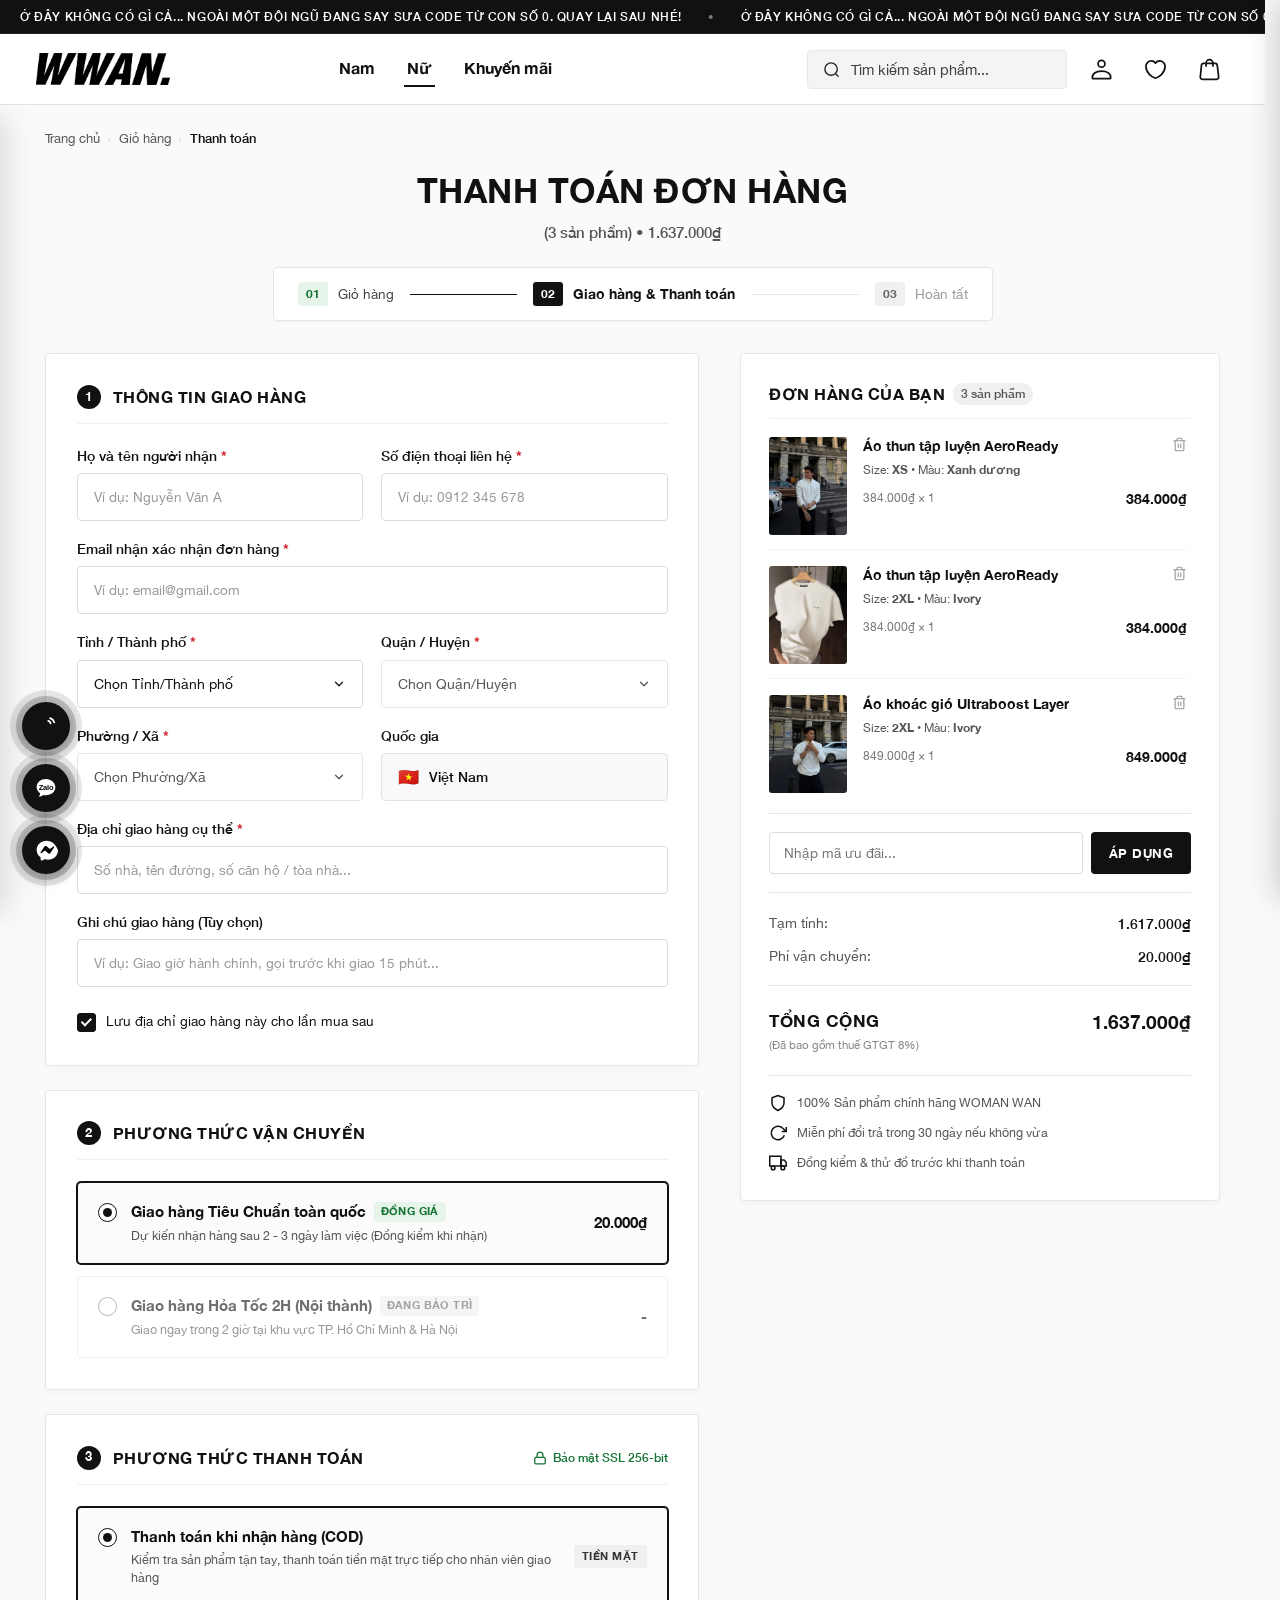
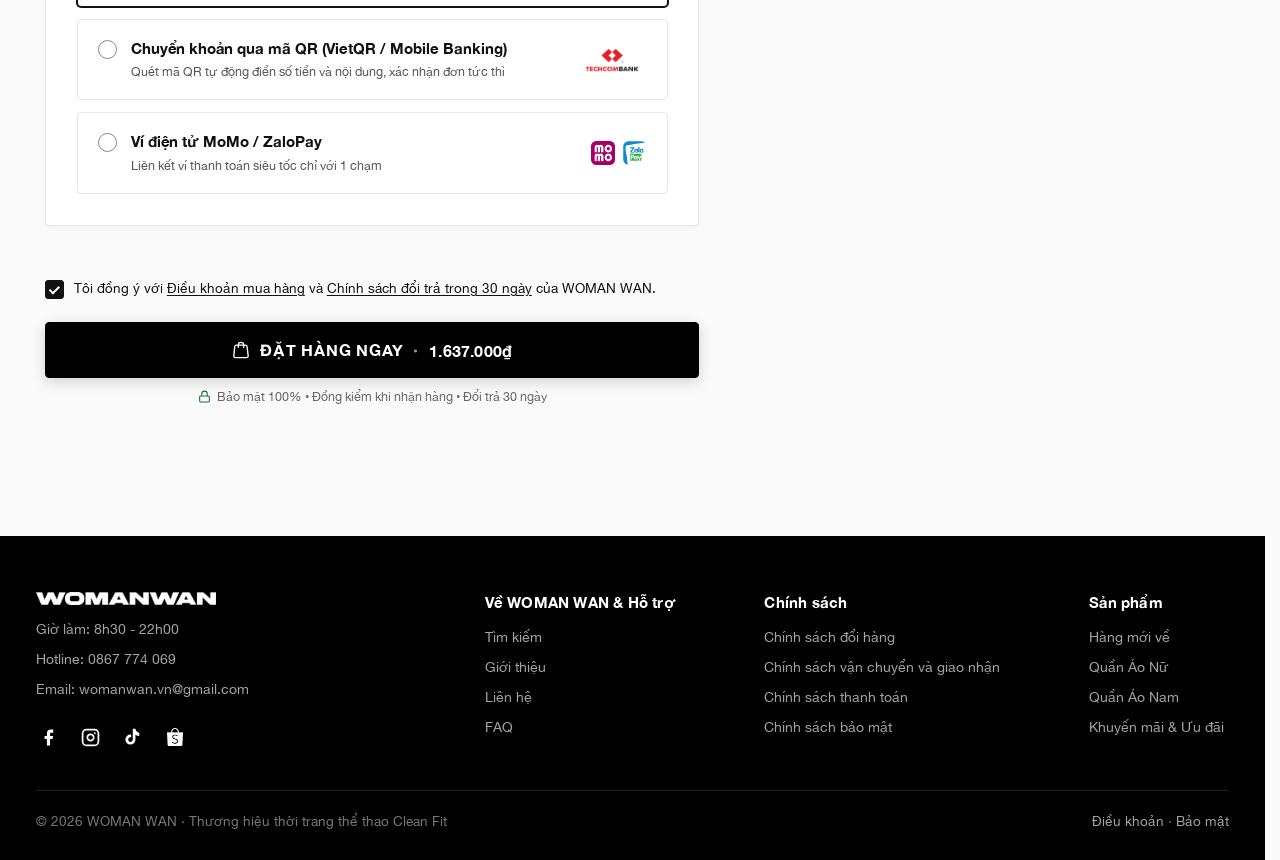
==== commit 7fe273d3: "fix 2.7" ====
--- a/checkout/index.html
+++ b/checkout/index.html
@@ -6,12 +6,12 @@
   <meta name="viewport" content="width=device-width, initial-scale=1.0">
   <title>Thanh toán đơn hàng - WOMAN WAN</title>
   <meta name="description" content="Thanh toán an toàn, nhanh chóng các sản phẩm thời trang Clean Fit tại WOMAN WAN.">
-  <link rel="stylesheet" href="../style.css?v=gs_dissolve_1">
-  <link rel="stylesheet" href="../css/components/page-transition.css?v=gs_dissolve_1">
-  <link rel="stylesheet" href="checkout.css?v=ww_mobile_3">
-  <script src="../components/header-widget.js?v=gs_dissolve_1" defer></script>
-  <script src="../components/footer-widget.js?v=gs_dissolve_1" defer></script>
-  <script src="../components/page-transition-widget.js?v=gs_dissolve_1" defer></script>
+  <link rel="stylesheet" href="../style.css?v=ww_contact_v2">
+  <link rel="stylesheet" href="../css/components/page-transition.css?v=ww_contact_v2">
+  <link rel="stylesheet" href="checkout.css?v=ww_contact_v2">
+  <script src="../components/header-widget.js?v=ww_contact_v2" defer></script>
+  <script src="../components/footer-widget.js?v=ww_contact_v2" defer></script>
+  <script src="../components/page-transition-widget.js?v=ww_contact_v2" defer></script>
 </head>
 
 <body class="checkout-page-body">
@@ -444,6 +444,29 @@
 
   <womanwan-footer base-path="../"></womanwan-footer>
 
+  <!-- 3 Nút Liên hệ Nổi (Góc trái màn hình) -->
+  <div class="ww-floating-contact" id="womanwanFloatingContact" role="region" aria-label="Liên hệ nhanh WOMAN WAN">
+    <a href="tel:0867774069" class="ww-float-btn phone-btn" aria-label="Gọi hotline 0867 774 069">
+      <svg width="22" height="22" viewBox="0 0 24 24" fill="currentColor">
+        <path d="M6.62 10.79c1.44 2.83 3.76 5.15 6.59l2.2-2.2c.28-.28.67-.36 1.02-.25 1.12.37 2.32.57 3.57.57.55 0 1 .45 1 1V20c0 .55-.45 1-1 1-9.39 0-17-7.61-17-17 0-.55.45-1 1-1h3.5c.55 0 1 .45 1 1 0 1.25.2 2.45.57 3.57.11.35.03.74-.25 1.02l-2.2 2.2z"/>
+        <path d="M16.5 3.5a7 7 0 0 1 4.5 4.5" fill="none" stroke="currentColor" stroke-width="2" stroke-linecap="round"/>
+        <path d="M14.5 6.5a3.5 3.5 0 0 1 2.5 2.5" fill="none" stroke="currentColor" stroke-width="2" stroke-linecap="round"/>
+      </svg>
+    </a>
+    <a href="https://zalo.me/0867774069" target="_blank" rel="noopener noreferrer" class="ww-float-btn zalo-btn" aria-label="Chat Zalo">
+      <svg width="26" height="26" viewBox="0 0 36 36" fill="none">
+        <path d="M18 5.5C10.8 5.5 5 10.4 5 16.5c0 3.5 1.9 6.6 4.9 8.6-.2 2-1 3.9-2.2 5.1 2.6-.2 5.3-1.2 7.2-2.4 1 .2 2 .3 3.1.3 7.2 0 13-4.9 13-11S25.2 5.5 18 5.5z" fill="#ffffff"/>
+        <text x="18" y="20.2" font-family="-apple-system, BlinkMacSystemFont, 'Segoe UI', Roboto, Helvetica, Arial, sans-serif" font-weight="900" font-size="10.5" fill="#000000" text-anchor="middle" letter-spacing="-0.3px">Zalo</text>
+      </svg>
+    </a>
+    <a href="https://m.me/womanwan.vn" target="_blank" rel="noopener noreferrer" class="ww-float-btn messenger-btn" aria-label="Chat Messenger">
+      <svg width="23" height="23" viewBox="0 0 28 28" fill="none">
+        <path d="M14 2C7.37 2 2 7.05 2 13.28c0 3.54 1.73 6.7 4.45 8.78.23.18.37.45.38.74l.08 2.3c.03.88.94 1.45 1.71 1.05l2.58-1.34c.24-.12.51-.15.77-.08 1.3.36 2.68.55 4.03.55 6.63 0 12-5.05 12-11.28C26 7.05 20.63 2 14 2z" fill="#ffffff"/>
+        <path d="M6.8 16.5l4.5-7.15c.6-.95 1.95-1.15 2.8-.42l3.55 3.05c.27.23.66.23.93 0l3.82-2.9c.56-.42 1.3.26.9 0.82l-4.5 7.15c-.6.95-1.95 1.15-2.8.42l-3.55-3.05c-.27-.23-.66-.23-.93 0l-3.82 2.9c-.56.42-1.3-.26-.9-.82z" fill="#000000"/>
+      </svg>
+    </a>
+  </div>
+
   <script src="checkout.js?v=ww_mobile_3"></script>
 </body>
 
--- a/style.css
+++ b/style.css
@@ -202,6 +202,7 @@
   0% {
     transform: translateX(0);
   }
+
   100% {
     transform: translateX(-50%);
   }
@@ -881,7 +882,7 @@
 .grid {
   display: grid;
   grid-template-columns: repeat(4, minmax(0, 1fr));
-  gap: 14px 6px;
+  gap: clamp(36px, 3.5vw, 48px) clamp(10px, 1.2vw, 16px);
 }
 
 .card {
@@ -953,23 +954,10 @@
   /* Giữ nguyên kích thước, không zoom */
 }
 
-.tag {
-  position: absolute;
-  top: 10px;
-  left: 10px;
-  background: #fff;
-  color: #111;
-  font-size: 12px;
-  font-weight: 700;
-  padding: 5px 9px;
-  border-radius: 0;
-  border: none;
-  z-index: 10;
-}
-
-.tag.sale {
-  background: var(--accent-red);
-  color: #fff;
+.tag,
+.card .tag,
+.card-media .tag {
+  display: none !important;
 }
 
 .wishlist {
@@ -1098,45 +1086,47 @@
 }
 
 .card-info {
-  padding: 12px 2px 6px;
+  padding: 10px 4px 6px;
   min-width: 0;
   width: 100%;
   overflow: hidden;
+  text-align: center;
+  display: flex;
+  flex-direction: column;
+  align-items: center;
+  justify-content: center;
 }
 
 .card-info .name {
-  font-size: clamp(14.5px, 1.05vw, 17px);
+  font-size: clamp(14px, 1.05vw, 16px);
   font-weight: 700;
   margin-bottom: 4px;
   line-height: 1.35;
   min-width: 0;
   white-space: normal;
   word-break: break-word;
+  text-align: center;
+  width: 100%;
 }
 
 .card-info .desc {
-  font-size: clamp(12.5px, 0.9vw, 14.5px);
-  color: var(--ink-soft);
-  margin-bottom: 6px;
-  line-height: 1.4;
-  white-space: nowrap;
-  overflow: hidden;
-  text-overflow: ellipsis;
-  min-width: 0;
-  display: block;
+  display: none !important;
 }
 
 .price-row {
   display: flex;
-  gap: 10px;
+  gap: 8px;
   align-items: baseline;
-  font-size: clamp(15px, 1.1vw, 18px);
+  justify-content: center;
+  font-size: clamp(14.5px, 1.1vw, 17px);
+  width: 100%;
+  text-align: center;
 }
 
 .price-row .old {
   color: var(--ink-soft);
   text-decoration: line-through;
-  font-size: clamp(12.5px, 0.9vw, 14.5px);
+  font-size: clamp(12.5px, 0.9vw, 14px);
 }
 
 .price-row .now {
@@ -1340,6 +1330,7 @@
 @media(max-width:1024px) {
   .grid {
     grid-template-columns: repeat(2, minmax(0, 1fr));
+    gap: 32px 12px;
   }
 
   .footer-grid {
@@ -1568,12 +1559,46 @@
     border-left: none;
     padding-left: 0;
   }
+
+  /* Clean Centered Product Card Typography on Mobile (Hide Description & Center Content) */
+  .card-info {
+    text-align: center;
+    padding: 8px 4px 4px;
+    display: flex;
+    flex-direction: column;
+    align-items: center;
+    justify-content: center;
+  }
+
+  .card-info .name {
+    text-align: center;
+    font-size: 14px;
+    margin-bottom: 3px;
+    width: 100%;
+  }
+
+  .card-info .desc {
+    display: none !important;
+  }
+
+  .price-row {
+    justify-content: center;
+    align-items: center;
+    width: 100%;
+    gap: 8px;
+    font-size: 15px;
+    text-align: center;
+  }
+
+  .price-row .old {
+    font-size: 12.5px;
+  }
 }
 
 @media(max-width:520px) {
   .grid {
     grid-template-columns: 1fr 1fr;
-    gap: 6px 10px;
+    gap: 28px 10px;
   }
 
   .page-title {
@@ -2946,20 +2971,20 @@
 
 .gs-trending-section .grid {
   grid-template-columns: repeat(4, minmax(0, 1fr));
-  gap: clamp(24px, 2.2vw, 36px) clamp(14px, 1.4vw, 22px);
+  gap: clamp(36px, 3.5vw, 48px) clamp(12px, 1.4vw, 20px);
 }
 
 @media (max-width: 1024px) {
   .gs-trending-section .grid {
     grid-template-columns: repeat(3, minmax(0, 1fr));
-    gap: 18px 10px;
+    gap: 32px 12px;
   }
 }
 
 @media (max-width: 680px) {
   .gs-trending-section .grid {
     grid-template-columns: repeat(2, minmax(0, 1fr));
-    gap: 14px 8px;
+    gap: 28px 10px;
   }
 }
 
@@ -3759,4 +3784,151 @@
     padding-left: 16px;
     padding-right: 16px;
   }
+}
+
+/* ==========================================================================
+   WOMAN WAN - FLOATING CONTACT SPEED DIAL (LEFT BOTTOM WITH PULSE RIPPLE)
+   ========================================================================== */
+.ww-floating-contact {
+  position: fixed;
+  left: 22px;
+  bottom: 26px;
+  z-index: 9990;
+  display: flex;
+  flex-direction: column;
+  gap: 14px;
+  align-items: center;
+  pointer-events: auto;
+}
+
+.ww-float-btn {
+  position: relative;
+  width: 48px;
+  height: 48px;
+  border-radius: 50%;
+  background: #111111;
+  color: #ffffff;
+  display: flex;
+  align-items: center;
+  justify-content: center;
+  text-decoration: none;
+  box-shadow: 0 4px 14px rgba(0, 0, 0, 0.28);
+  transition: transform 0.25s cubic-bezier(0.175, 0.885, 0.32, 1.275), background-color 0.2s ease, box-shadow 0.2s ease;
+  -webkit-tap-highlight-color: transparent;
+  cursor: pointer;
+}
+
+/* Hiệu ứng vòng tròn gợn sóng lan tỏa (Pulse Ripple Wave) */
+.ww-float-btn::before {
+  content: "";
+  position: absolute;
+  inset: -6px;
+  border-radius: 50%;
+  background: rgba(17, 17, 17, 0.2);
+  z-index: -1;
+  pointer-events: none;
+  animation: wwPulseRipple 2.4s cubic-bezier(0.215, 0.61, 0.355, 1) infinite;
+}
+
+.ww-float-btn::after {
+  content: "";
+  position: absolute;
+  inset: -12px;
+  border-radius: 50%;
+  background: rgba(17, 17, 17, 0.1);
+  z-index: -2;
+  pointer-events: none;
+  animation: wwPulseRipple 2.4s cubic-bezier(0.215, 0.61, 0.355, 1) infinite 0.6s;
+}
+
+/* Độ trễ so le giữa 3 nút */
+.ww-float-btn:nth-child(1)::before {
+  animation-delay: 0s;
+}
+
+.ww-float-btn:nth-child(1)::after {
+  animation-delay: 0.5s;
+}
+
+.ww-float-btn:nth-child(2)::before {
+  animation-delay: 0.35s;
+}
+
+.ww-float-btn:nth-child(2)::after {
+  animation-delay: 0.85s;
+}
+
+.ww-float-btn:nth-child(3)::before {
+  animation-delay: 0.7s;
+}
+
+.ww-float-btn:nth-child(3)::after {
+  animation-delay: 1.2s;
+}
+
+@keyframes wwPulseRipple {
+  0% {
+    transform: scale(0.8);
+    opacity: 0.85;
+  }
+
+  60% {
+    transform: scale(1.24);
+    opacity: 0.22;
+  }
+
+  100% {
+    transform: scale(1.42);
+    opacity: 0;
+  }
+}
+
+/* Hiệu ứng rung nhẹ cho icon điện thoại */
+@keyframes wwPhoneWiggle {
+
+  0%,
+  100% {
+    transform: rotate(0deg);
+  }
+
+  10%,
+  30% {
+    transform: rotate(-12deg);
+  }
+
+  20%,
+  40% {
+    transform: rotate(12deg);
+  }
+
+  50% {
+    transform: rotate(0deg);
+  }
+}
+
+.ww-float-btn.phone-btn svg {
+  animation: wwPhoneWiggle 3.5s ease-in-out infinite;
+}
+
+.ww-float-btn:hover {
+  transform: scale(1.12);
+  background: #000000;
+  box-shadow: 0 6px 20px rgba(0, 0, 0, 0.38);
+}
+
+.ww-float-btn:active {
+  transform: scale(0.94);
+}
+
+@media (max-width: 768px) {
+  .ww-floating-contact {
+    left: 14px;
+    bottom: 20px;
+    gap: 12px;
+  }
+
+  .ww-float-btn {
+    width: 44px;
+    height: 44px;
+  }
 }
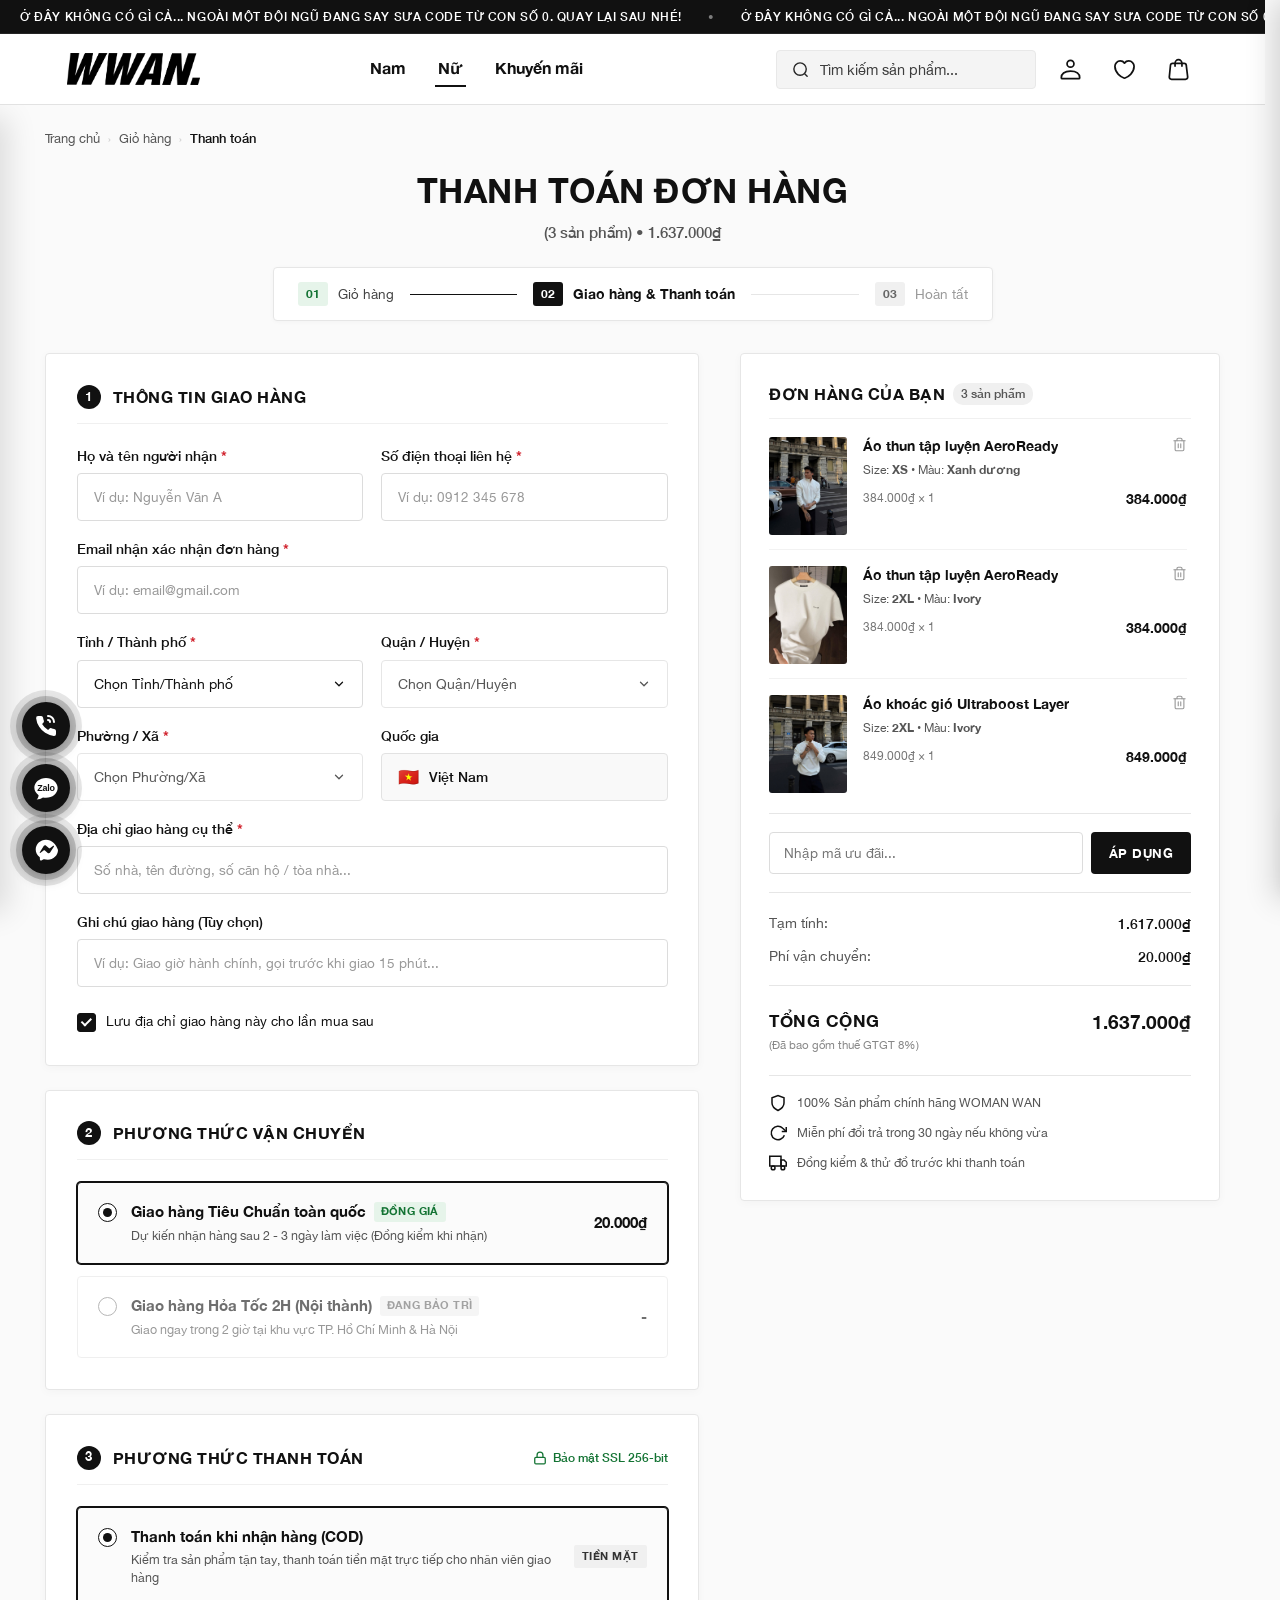
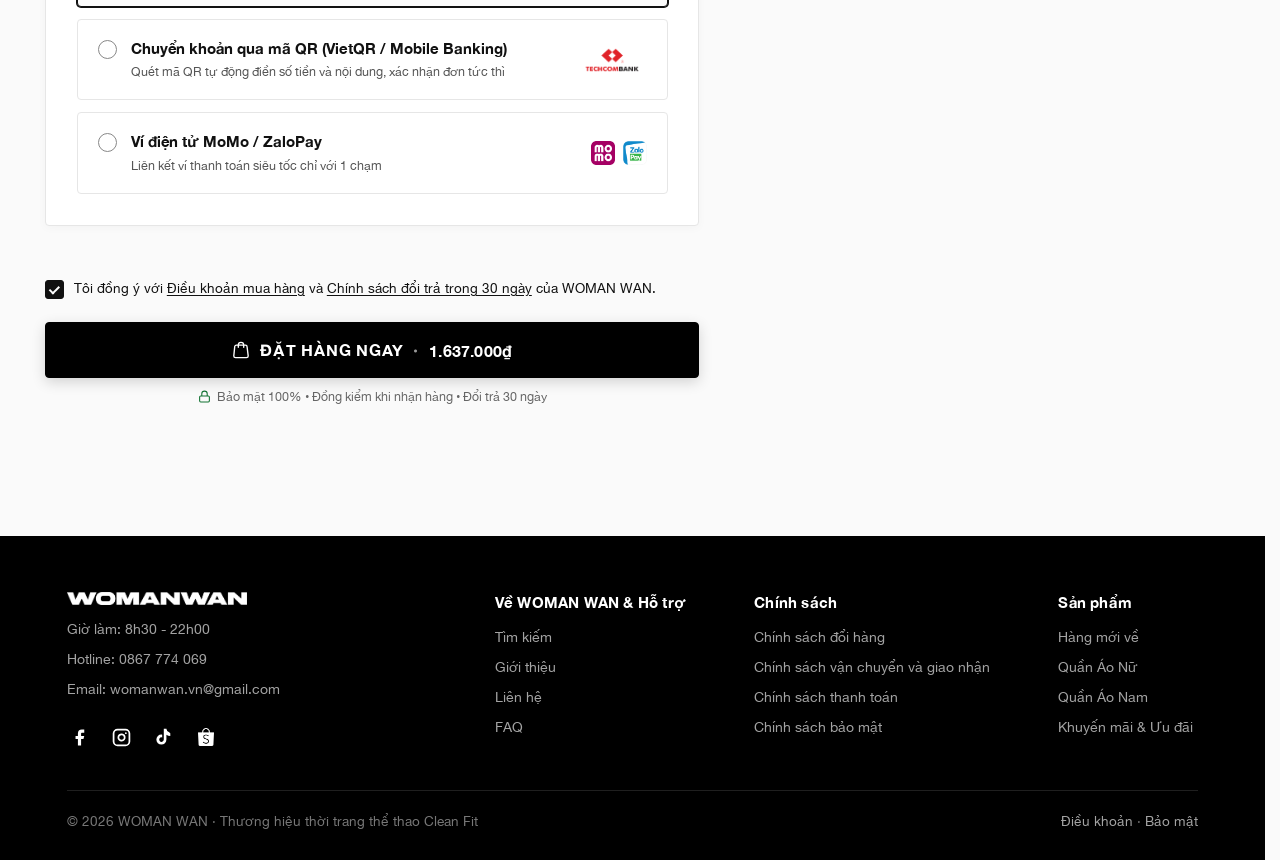
==== commit ef78564b: "fix 2.8" ====
--- a/checkout/index.html
+++ b/checkout/index.html
@@ -6,12 +6,13 @@
   <meta name="viewport" content="width=device-width, initial-scale=1.0">
   <title>Thanh toán đơn hàng - WOMAN WAN</title>
   <meta name="description" content="Thanh toán an toàn, nhanh chóng các sản phẩm thời trang Clean Fit tại WOMAN WAN.">
-  <link rel="stylesheet" href="../style.css?v=ww_contact_v2">
-  <link rel="stylesheet" href="../css/components/page-transition.css?v=ww_contact_v2">
-  <link rel="stylesheet" href="checkout.css?v=ww_contact_v2">
-  <script src="../components/header-widget.js?v=ww_contact_v2" defer></script>
-  <script src="../components/footer-widget.js?v=ww_contact_v2" defer></script>
-  <script src="../components/page-transition-widget.js?v=ww_contact_v2" defer></script>
+  <link rel="stylesheet" href="../style.css?v=ww_gridgap_v7">
+  <link rel="stylesheet" href="../css/components/page-transition.css?v=ww_gridgap_v7">
+  <link rel="stylesheet" href="checkout.css?v=ww_gridgap_v7">
+  <script src="../components/contact-widget.js?v=ww_gridgap_v7" defer></script>
+  <script src="../components/header-widget.js?v=ww_gridgap_v7" defer></script>
+  <script src="../components/footer-widget.js?v=ww_gridgap_v7" defer></script>
+  <script src="../components/page-transition-widget.js?v=ww_gridgap_v7" defer></script>
 </head>
 
 <body class="checkout-page-body">
@@ -444,28 +445,8 @@
 
   <womanwan-footer base-path="../"></womanwan-footer>
 
-  <!-- 3 Nút Liên hệ Nổi (Góc trái màn hình) -->
-  <div class="ww-floating-contact" id="womanwanFloatingContact" role="region" aria-label="Liên hệ nhanh WOMAN WAN">
-    <a href="tel:0867774069" class="ww-float-btn phone-btn" aria-label="Gọi hotline 0867 774 069">
-      <svg width="22" height="22" viewBox="0 0 24 24" fill="currentColor">
-        <path d="M6.62 10.79c1.44 2.83 3.76 5.15 6.59l2.2-2.2c.28-.28.67-.36 1.02-.25 1.12.37 2.32.57 3.57.57.55 0 1 .45 1 1V20c0 .55-.45 1-1 1-9.39 0-17-7.61-17-17 0-.55.45-1 1-1h3.5c.55 0 1 .45 1 1 0 1.25.2 2.45.57 3.57.11.35.03.74-.25 1.02l-2.2 2.2z"/>
-        <path d="M16.5 3.5a7 7 0 0 1 4.5 4.5" fill="none" stroke="currentColor" stroke-width="2" stroke-linecap="round"/>
-        <path d="M14.5 6.5a3.5 3.5 0 0 1 2.5 2.5" fill="none" stroke="currentColor" stroke-width="2" stroke-linecap="round"/>
-      </svg>
-    </a>
-    <a href="https://zalo.me/0867774069" target="_blank" rel="noopener noreferrer" class="ww-float-btn zalo-btn" aria-label="Chat Zalo">
-      <svg width="26" height="26" viewBox="0 0 36 36" fill="none">
-        <path d="M18 5.5C10.8 5.5 5 10.4 5 16.5c0 3.5 1.9 6.6 4.9 8.6-.2 2-1 3.9-2.2 5.1 2.6-.2 5.3-1.2 7.2-2.4 1 .2 2 .3 3.1.3 7.2 0 13-4.9 13-11S25.2 5.5 18 5.5z" fill="#ffffff"/>
-        <text x="18" y="20.2" font-family="-apple-system, BlinkMacSystemFont, 'Segoe UI', Roboto, Helvetica, Arial, sans-serif" font-weight="900" font-size="10.5" fill="#000000" text-anchor="middle" letter-spacing="-0.3px">Zalo</text>
-      </svg>
-    </a>
-    <a href="https://m.me/womanwan.vn" target="_blank" rel="noopener noreferrer" class="ww-float-btn messenger-btn" aria-label="Chat Messenger">
-      <svg width="23" height="23" viewBox="0 0 28 28" fill="none">
-        <path d="M14 2C7.37 2 2 7.05 2 13.28c0 3.54 1.73 6.7 4.45 8.78.23.18.37.45.38.74l.08 2.3c.03.88.94 1.45 1.71 1.05l2.58-1.34c.24-.12.51-.15.77-.08 1.3.36 2.68.55 4.03.55 6.63 0 12-5.05 12-11.28C26 7.05 20.63 2 14 2z" fill="#ffffff"/>
-        <path d="M6.8 16.5l4.5-7.15c.6-.95 1.95-1.15 2.8-.42l3.55 3.05c.27.23.66.23.93 0l3.82-2.9c.56-.42 1.3.26.9 0.82l-4.5 7.15c-.6.95-1.95 1.15-2.8.42l-3.55-3.05c-.27-.23-.66-.23-.93 0l-3.82 2.9c-.56.42-1.3-.26-.9-.82z" fill="#000000"/>
-      </svg>
-    </a>
-  </div>
+  <!-- REUSABLE FLOATING CONTACT SPEED DIAL WIDGET -->
+  <womanwan-contact base-path="../"></womanwan-contact>
 
   <script src="checkout.js?v=ww_mobile_3"></script>
 </body>
--- a/style.css
+++ b/style.css
@@ -84,10 +84,24 @@
   --radius: 2px;
   --header-bottom: 84px;
 
-  /* Responsive Container & Adaptive Side Gutters (Đồng bộ tỉ lệ chuẩn Image 1 trên mọi màn hình Laptop, Full HD, 2K, 4K) */
+  /* Responsive Container & Adaptive Side Gutters (Tăng thêm ~3/4 khoảng cách lề 2 bên trên desktop) */
   --container-max-width: 100%;
-  --container-gutter: clamp(20px, 2.8vw, 64px);
+  --container-gutter: clamp(20px, 4.8vw, 110px);
   --container-side-offset: var(--container-gutter);
+}
+
+@media (min-width: 1200px) {
+  :root {
+    --container-gutter: clamp(48px, 5.2vw, 120px);
+    --container-side-offset: var(--container-gutter);
+  }
+}
+
+@media (max-width: 768px) {
+  :root {
+    --container-gutter: 16px;
+    --container-side-offset: 16px;
+  }
 }
 
 * {
@@ -882,7 +896,7 @@
 .grid {
   display: grid;
   grid-template-columns: repeat(4, minmax(0, 1fr));
-  gap: clamp(36px, 3.5vw, 48px) clamp(10px, 1.2vw, 16px);
+  gap: clamp(40px, 4vw, 56px) clamp(24px, 2.2vw, 36px);
 }
 
 .card {
@@ -1330,7 +1344,7 @@
 @media(max-width:1024px) {
   .grid {
     grid-template-columns: repeat(2, minmax(0, 1fr));
-    gap: 32px 12px;
+    gap: 36px clamp(16px, 2.2vw, 24px);
   }
 
   .footer-grid {
@@ -2017,7 +2031,7 @@
 .cart-items-list {
   display: flex;
   flex-direction: column;
-  gap: 16px;
+  gap: 12px;
 }
 
 .empty-cart-state {
@@ -2030,13 +2044,13 @@
 .cart-item {
   display: flex;
   gap: 14px;
-  padding-bottom: 18px;
+  padding: 12px 0;
   border-bottom: 1px solid #f0f0f0;
 }
 
 .cart-item-img {
-  width: 74px;
-  height: 94px;
+  width: 68px;
+  height: 86px;
   border-radius: 4px;
   overflow: hidden;
   background: #f7f7f7;
@@ -2052,113 +2066,113 @@
 
 .cart-item-details {
   flex: 1;
+  min-width: 0;
   display: flex;
   flex-direction: column;
+  justify-content: space-between;
 }
 
 .cart-item-top {
   display: flex;
-  align-items: center;
+  align-items: flex-start;
   justify-content: space-between;
-  margin-bottom: 4px;
+  gap: 8px;
+  margin-bottom: 3px;
 }
 
 .item-tag {
-  font-size: 9px;
+  font-size: 9.5px;
   font-weight: 800;
   letter-spacing: 0.05em;
   background: #f0f0f0;
+  color: #555555;
   border: none;
-  padding: 2px 5px;
-  border-radius: 0;
+  padding: 2px 6px;
+  border-radius: 2px;
   text-transform: uppercase;
 }
 
-.item-fav-btn {
-  width: 24px;
-  height: 24px;
-  display: flex;
-  align-items: center;
-  justify-content: center;
-  cursor: pointer;
+.item-tag:empty,
+.item-tag-placeholder {
+  display: none !important;
+}
+
+.item-tag.wishlist-tag {
+  color: #e2231a;
+  background: #fef2f2;
+}
+
+.cart-item-remove,
+.wishlist-remove-btn {
+  flex-shrink: 0;
   background: none;
   border: none;
+  cursor: pointer;
+  color: #888888;
   padding: 0;
-  transition: transform 0.18s ease;
-}
-
-.item-fav-btn:hover {
+  width: 20px;
+  height: 20px;
+  display: flex;
+  align-items: center;
+  justify-content: center;
+  transition: color 0.15s, transform 0.15s;
+}
+
+.cart-item-remove svg,
+.wishlist-remove-btn svg {
+  display: block;
+}
+
+.cart-item-remove:hover,
+.wishlist-remove-btn:hover {
+  color: #111111;
   transform: scale(1.15);
 }
 
-.item-fav-btn .cart-fav-icon {
-  width: 17px;
-  height: 17px;
-  display: block;
-  transition: transform 0.18s ease;
-}
-
-/* 1. Mặc định chưa lưu trong giỏ: hiển thị heart.svg (viền) */
-.item-fav-btn .heart-icon-outline {
-  display: block;
-}
-
-.item-fav-btn .heart-icon-filled {
-  display: none;
-}
-
-/* 2. Di chuột qua khi chưa lưu trong giỏ: chuyển sang heart_click.svg (đậm) */
-.item-fav-btn:not(.active):hover .heart-icon-outline {
-  display: none;
-}
-
-.item-fav-btn:not(.active):hover .heart-icon-filled {
-  display: block;
-}
-
-/* 3. Trạng thái đã lưu trong giỏ (active): hiển thị heart_click.svg (đậm) */
-.item-fav-btn.active .heart-icon-outline {
-  display: none;
-}
-
-.item-fav-btn.active .heart-icon-filled {
-  display: block;
-}
-
-/* 4. Khi đã lưu trong giỏ mà di chuột qua: chuyển sang heart.svg (viền) */
-.item-fav-btn.active:hover .heart-icon-outline {
-  display: block;
-}
-
-.item-fav-btn.active:hover .heart-icon-filled {
-  display: none;
-}
-
 .cart-item-name {
+  flex: 1;
+  min-width: 0;
+  font-size: 13.5px;
+  font-weight: 700;
+  color: #111111;
+  line-height: 1.3;
+  margin: 0;
+  word-break: break-word;
+}
+
+.cart-item-variant {
+  font-size: 12px;
+  color: #767676;
+  margin-bottom: 6px;
+}
+
+.cart-item-bottom {
+  display: flex;
+  align-items: center;
+  justify-content: space-between;
+  margin-top: auto;
+}
+
+.cart-item-price {
   font-size: 14.5px;
   font-weight: 700;
   color: #111111;
-  line-height: 1.35;
-  margin-bottom: 3px;
-}
-
-.cart-item-variant {
-  font-size: 13px;
-  color: #767676;
-  margin-bottom: 8px;
-}
-
-.cart-item-bottom {
-  display: flex;
-  align-items: center;
-  justify-content: space-between;
-  margin-top: auto;
-}
-
-.cart-item-price {
-  font-size: 15.5px;
+}
+
+.wishlist-move-cart-btn {
+  padding: 5px 12px;
+  background: #111111;
+  color: #ffffff;
+  font-size: 12px;
   font-weight: 700;
-  color: #111111;
+  border: none;
+  border-radius: 2px;
+  cursor: pointer;
+  transition: background 0.15s;
+}
+
+.wishlist-move-cart-btn:hover {
+  background: #333333;
 }
 
 /* Quantity Stepper */
@@ -2168,19 +2182,20 @@
   border: 1px solid #d4d4d4;
   border-radius: 3px;
   background: #ffffff;
-  height: 30px;
+  height: 28px;
 }
 
 .qty-btn {
-  width: 30px;
+  width: 28px;
   height: 100%;
   display: flex;
   align-items: center;
   justify-content: center;
-  font-size: 15px;
+  font-size: 14px;
   font-weight: 600;
   color: #111111;
   background: #ffffff;
+  border: none;
   transition: background 0.15s;
   cursor: pointer;
 }
@@ -2192,7 +2207,7 @@
 .qty-val {
   min-width: 24px;
   text-align: center;
-  font-size: 13px;
+  font-size: 12.5px;
   font-weight: 700;
   color: #111111;
   user-select: none;
@@ -2971,20 +2986,20 @@
 
 .gs-trending-section .grid {
   grid-template-columns: repeat(4, minmax(0, 1fr));
-  gap: clamp(36px, 3.5vw, 48px) clamp(12px, 1.4vw, 20px);
+  gap: clamp(40px, 4vw, 56px) clamp(24px, 2.2vw, 36px);
 }
 
 @media (max-width: 1024px) {
   .gs-trending-section .grid {
     grid-template-columns: repeat(3, minmax(0, 1fr));
-    gap: 32px 12px;
+    gap: 36px clamp(16px, 2vw, 24px);
   }
 }
 
 @media (max-width: 680px) {
   .gs-trending-section .grid {
     grid-template-columns: repeat(2, minmax(0, 1fr));
-    gap: 28px 10px;
+    gap: 28px clamp(12px, 3vw, 16px);
   }
 }
 
@@ -3906,8 +3921,15 @@
   }
 }
 
-.ww-float-btn.phone-btn svg {
+.ww-float-btn.phone-btn svg,
+.ww-float-btn.phone-btn img {
   animation: wwPhoneWiggle 3.5s ease-in-out infinite;
+}
+
+.ww-contact-icon-img {
+  display: block;
+  object-fit: contain;
+  pointer-events: none;
 }
 
 .ww-float-btn:hover {
@@ -3931,4 +3953,236 @@
     width: 44px;
     height: 44px;
   }
+
+  /* Compact Cart Drawer on Mobile with Left Margin Spacing */
+  .cart-drawer {
+    width: 82vw;
+    max-width: 350px;
+    min-width: 280px;
+    box-shadow: -8px 0 32px rgba(0, 0, 0, 0.35);
+  }
+
+  .cart-header {
+    padding: 13px 14px 11px;
+  }
+
+  .cart-title {
+    font-size: 15px;
+    letter-spacing: 0.04em;
+  }
+
+  .cart-header-tab,
+  .cart-close-btn {
+    width: 34px;
+    height: 34px;
+  }
+
+  .cart-body {
+    padding: 10px 12px;
+    gap: 10px;
+  }
+
+  /* Compact Shipping Progress */
+  .shipping-progress-box {
+    gap: 3px;
+  }
+
+  .shipping-progress-text {
+    font-size: 12px;
+    line-height: 1.35;
+  }
+
+  .progress-track {
+    height: 4px;
+  }
+
+  .progress-labels {
+    font-size: 10.5px;
+  }
+
+  /* Compact Alert Notice */
+  .cart-alert {
+    padding: 7px 10px;
+    font-size: 11.5px;
+    gap: 7px;
+    border-radius: 4px;
+    line-height: 1.35;
+  }
+
+  .cart-alert .alert-icon {
+    font-size: 13px;
+  }
+
+  /* Compact Cart Items List on Mobile */
+  .cart-items-list {
+    gap: 0;
+  }
+
+  .cart-item {
+    padding: 8px 0 !important;
+    gap: 10px !important;
+  }
+
+  .cart-item-img {
+    width: 50px !important;
+    height: 62px !important;
+    border-radius: 3px !important;
+  }
+
+  .cart-item-top {
+    margin-bottom: 2px !important;
+    gap: 6px !important;
+  }
+
+  .item-tag {
+    font-size: 8.5px !important;
+    padding: 1px 4px !important;
+  }
+
+  .cart-item-remove,
+  .wishlist-remove-btn {
+    width: 18px !important;
+    height: 18px !important;
+    color: #a3a3a3 !important;
+  }
+
+  .cart-item-remove svg,
+  .wishlist-remove-btn svg {
+    width: 14px !important;
+    height: 14px !important;
+  }
+
+  .cart-item-name {
+    font-size: 12px !important;
+    line-height: 1.25 !important;
+    margin: 0 !important;
+    display: -webkit-box !important;
+    -webkit-line-clamp: 2 !important;
+    -webkit-box-orient: vertical !important;
+    overflow: hidden !important;
+  }
+
+  .cart-item-variant {
+    font-size: 11px !important;
+    margin-bottom: 3px !important;
+  }
+
+  .cart-item-bottom {
+    margin-top: 3px !important;
+    gap: 6px !important;
+  }
+
+  .cart-item-price {
+    font-size: 13px !important;
+  }
+
+  /* Compact Stepper on Mobile */
+  .qty-stepper {
+    height: 24px !important;
+    border-radius: 2px !important;
+  }
+
+  .qty-btn {
+    width: 24px !important;
+    height: 24px !important;
+    font-size: 12px !important;
+  }
+
+  .qty-val {
+    min-width: 20px !important;
+    font-size: 11.5px !important;
+  }
+
+  .wishlist-move-cart-btn {
+    padding: 4px 10px !important;
+    font-size: 11px !important;
+  }
+
+  /* Compact Cross-Sell Section on Mobile */
+  .cross-sell-section {
+    padding: 10px 14px;
+    margin: 0 -14px;
+  }
+
+  .cross-sell-header h3 {
+    font-size: 11.5px;
+    margin-bottom: 2px;
+  }
+
+  .cross-sell-header p {
+    font-size: 10.5px;
+    margin-bottom: 6px;
+  }
+
+  .cross-sell-grid {
+    gap: 8px;
+  }
+
+  .cross-sell-card {
+    flex: 0 0 175px;
+    padding: 6px 8px;
+    gap: 8px;
+    border-radius: 4px;
+  }
+
+  .cross-sell-thumb {
+    width: 38px;
+    height: 48px;
+    border-radius: 3px;
+  }
+
+  .cross-name {
+    font-size: 11px;
+    margin-bottom: 1px;
+  }
+
+  .cross-price {
+    font-size: 11.5px;
+  }
+
+  .cross-add-btn {
+    font-size: 10.5px;
+    right: 6px;
+    bottom: 6px;
+  }
+
+  /* Compact Discount Section on Mobile */
+  .discount-section {
+    gap: 5px;
+  }
+
+  .discount-input {
+    height: 38px;
+    font-size: 12px;
+    padding: 0 10px;
+  }
+
+  .discount-btn {
+    padding: 0 14px;
+    font-size: 12px;
+  }
+
+  .discount-hint {
+    font-size: 11px;
+  }
+
+  /* Compact Summary & Footer on Mobile */
+  .section-heading {
+    font-size: 11.5px;
+  }
+
+  .summary-row {
+    font-size: 12px;
+  }
+
+  .cart-footer {
+    padding: 10px 14px 12px;
+    gap: 6px;
+  }
+
+  .checkout-btn {
+    height: 42px;
+    font-size: 13px;
+    gap: 8px;
+  }
 }
